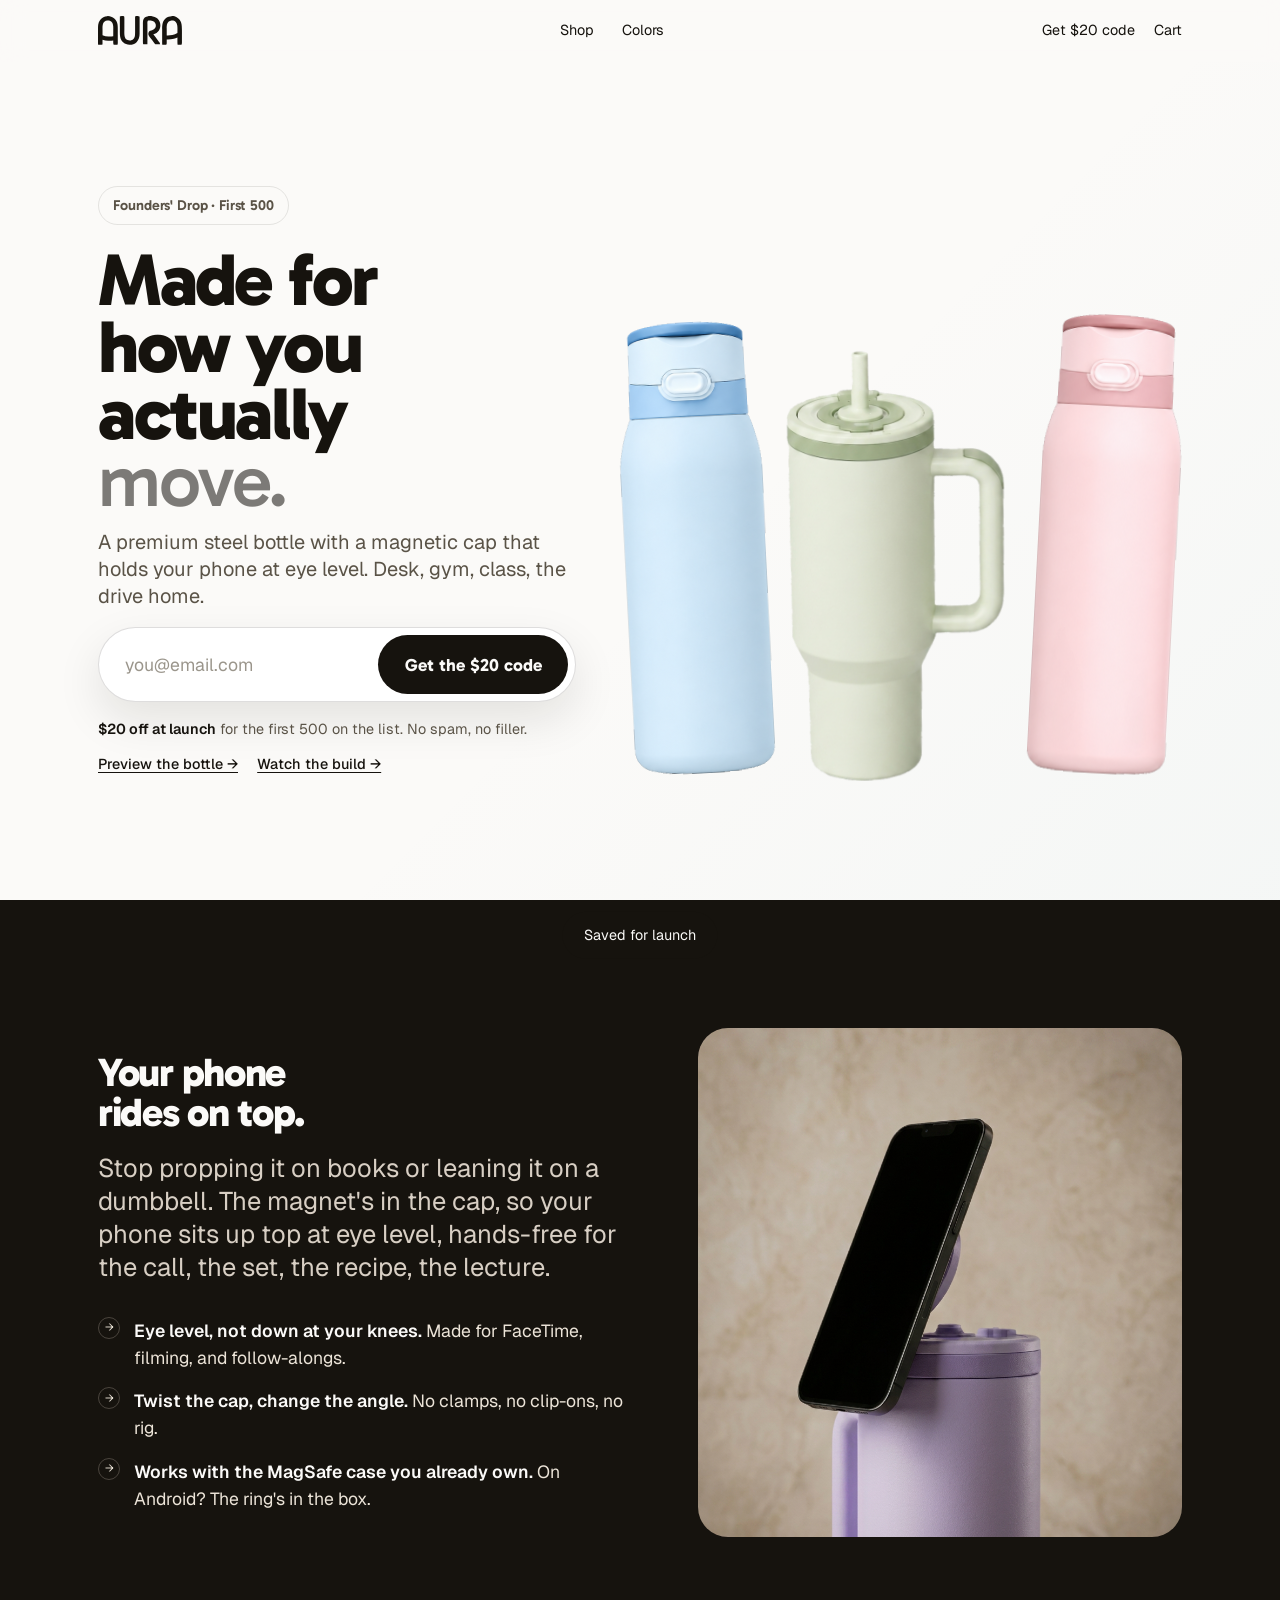
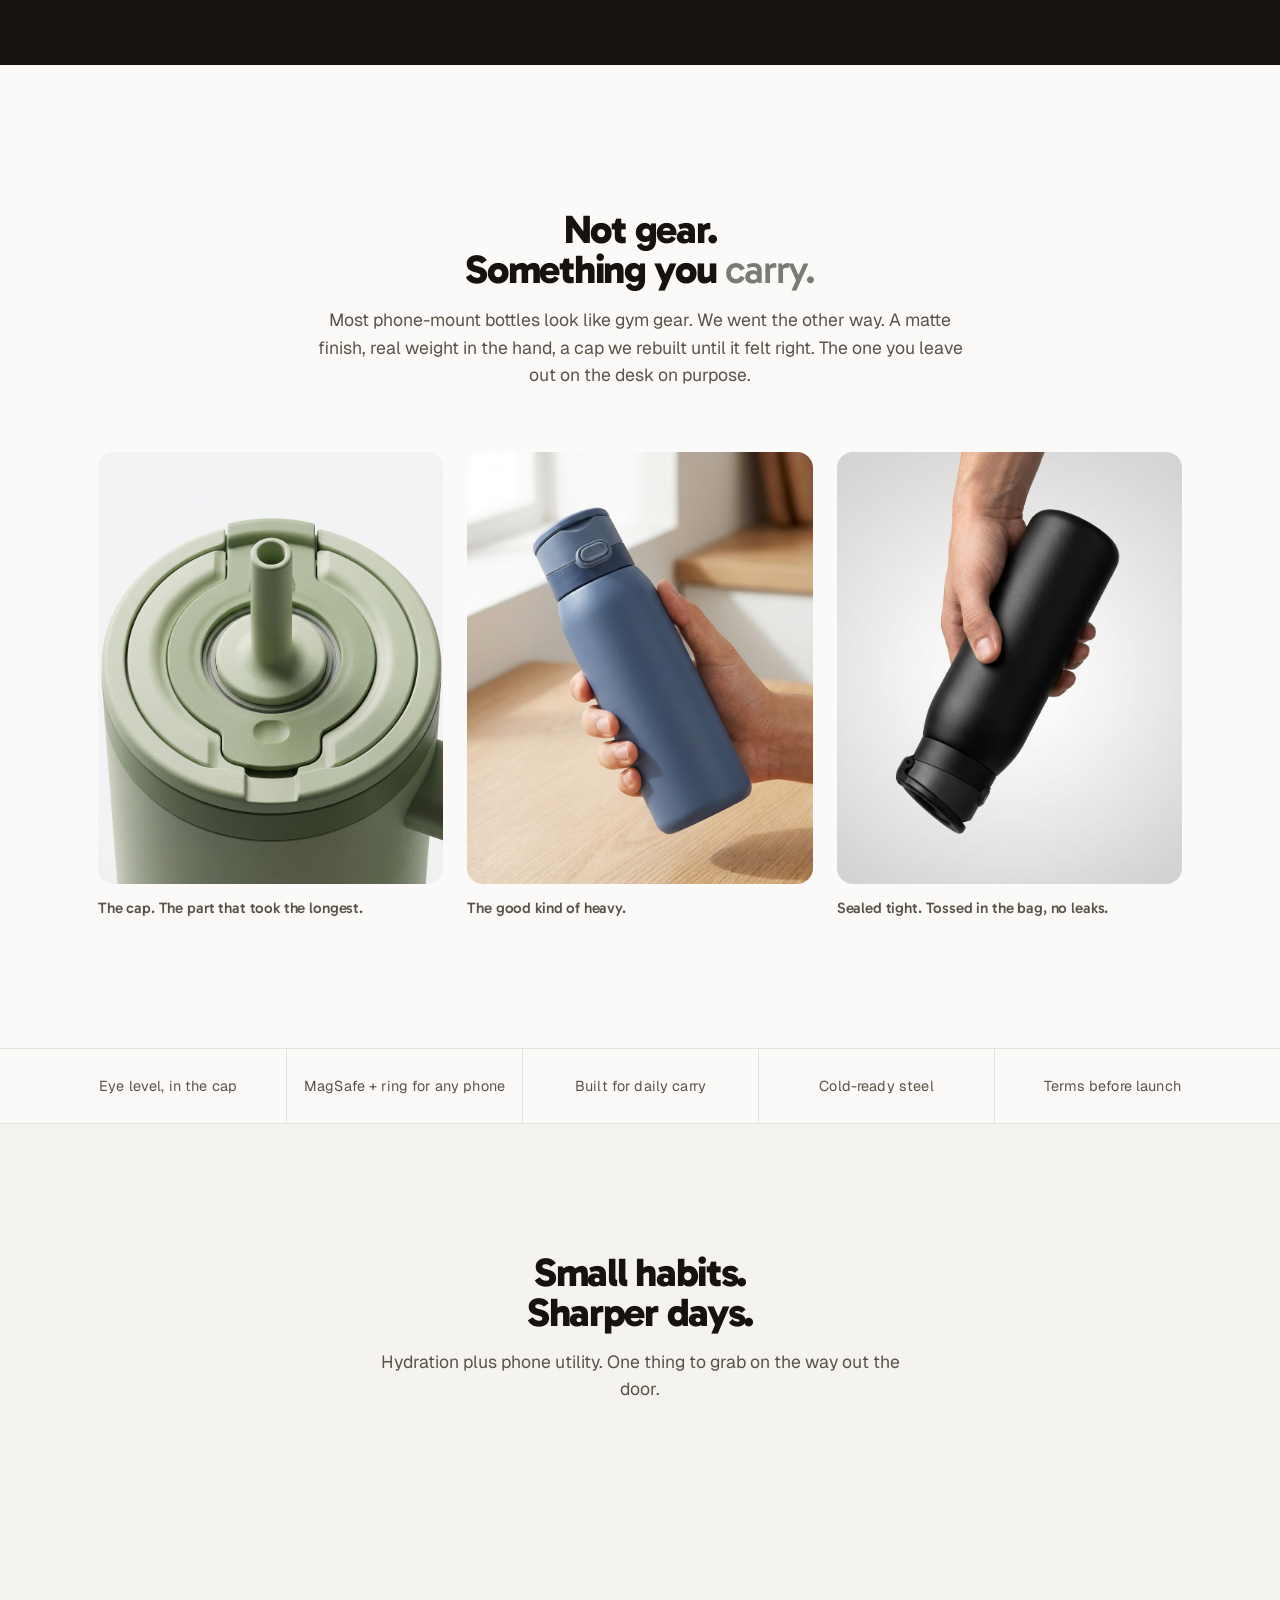
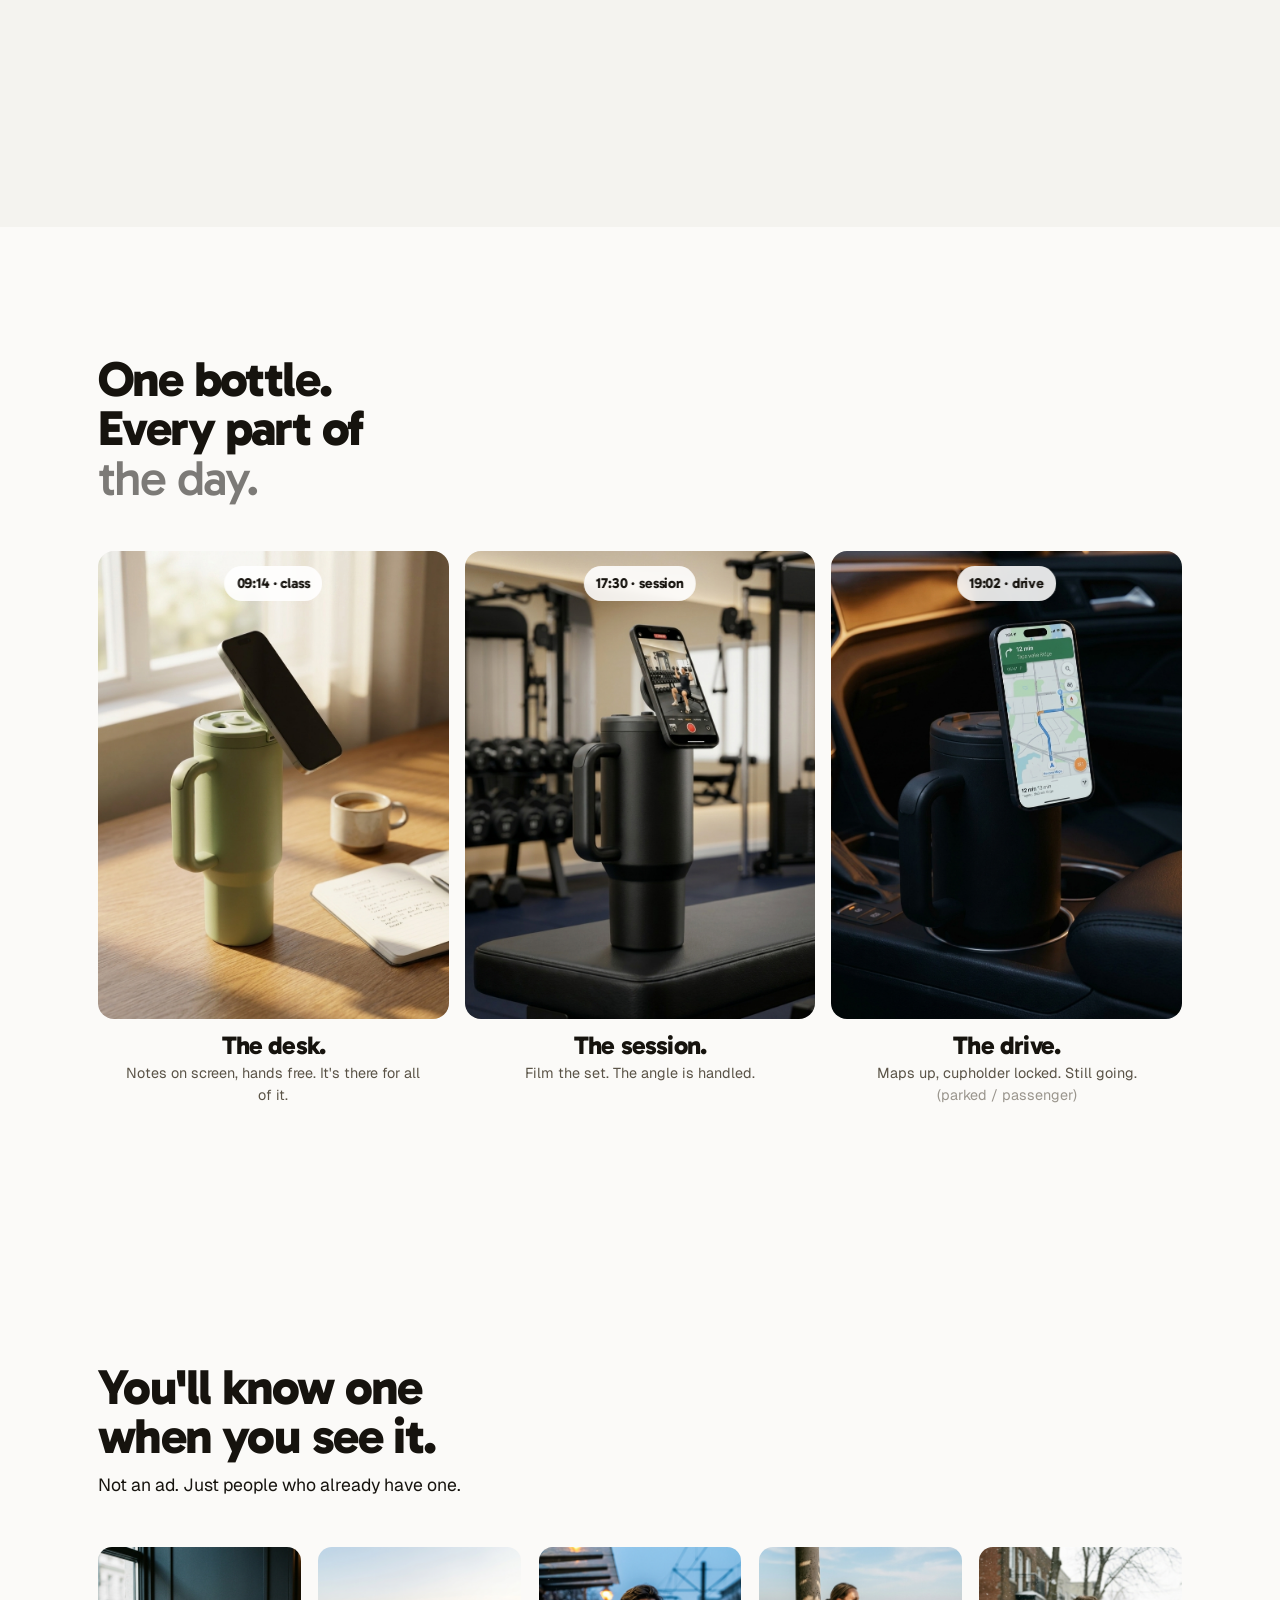
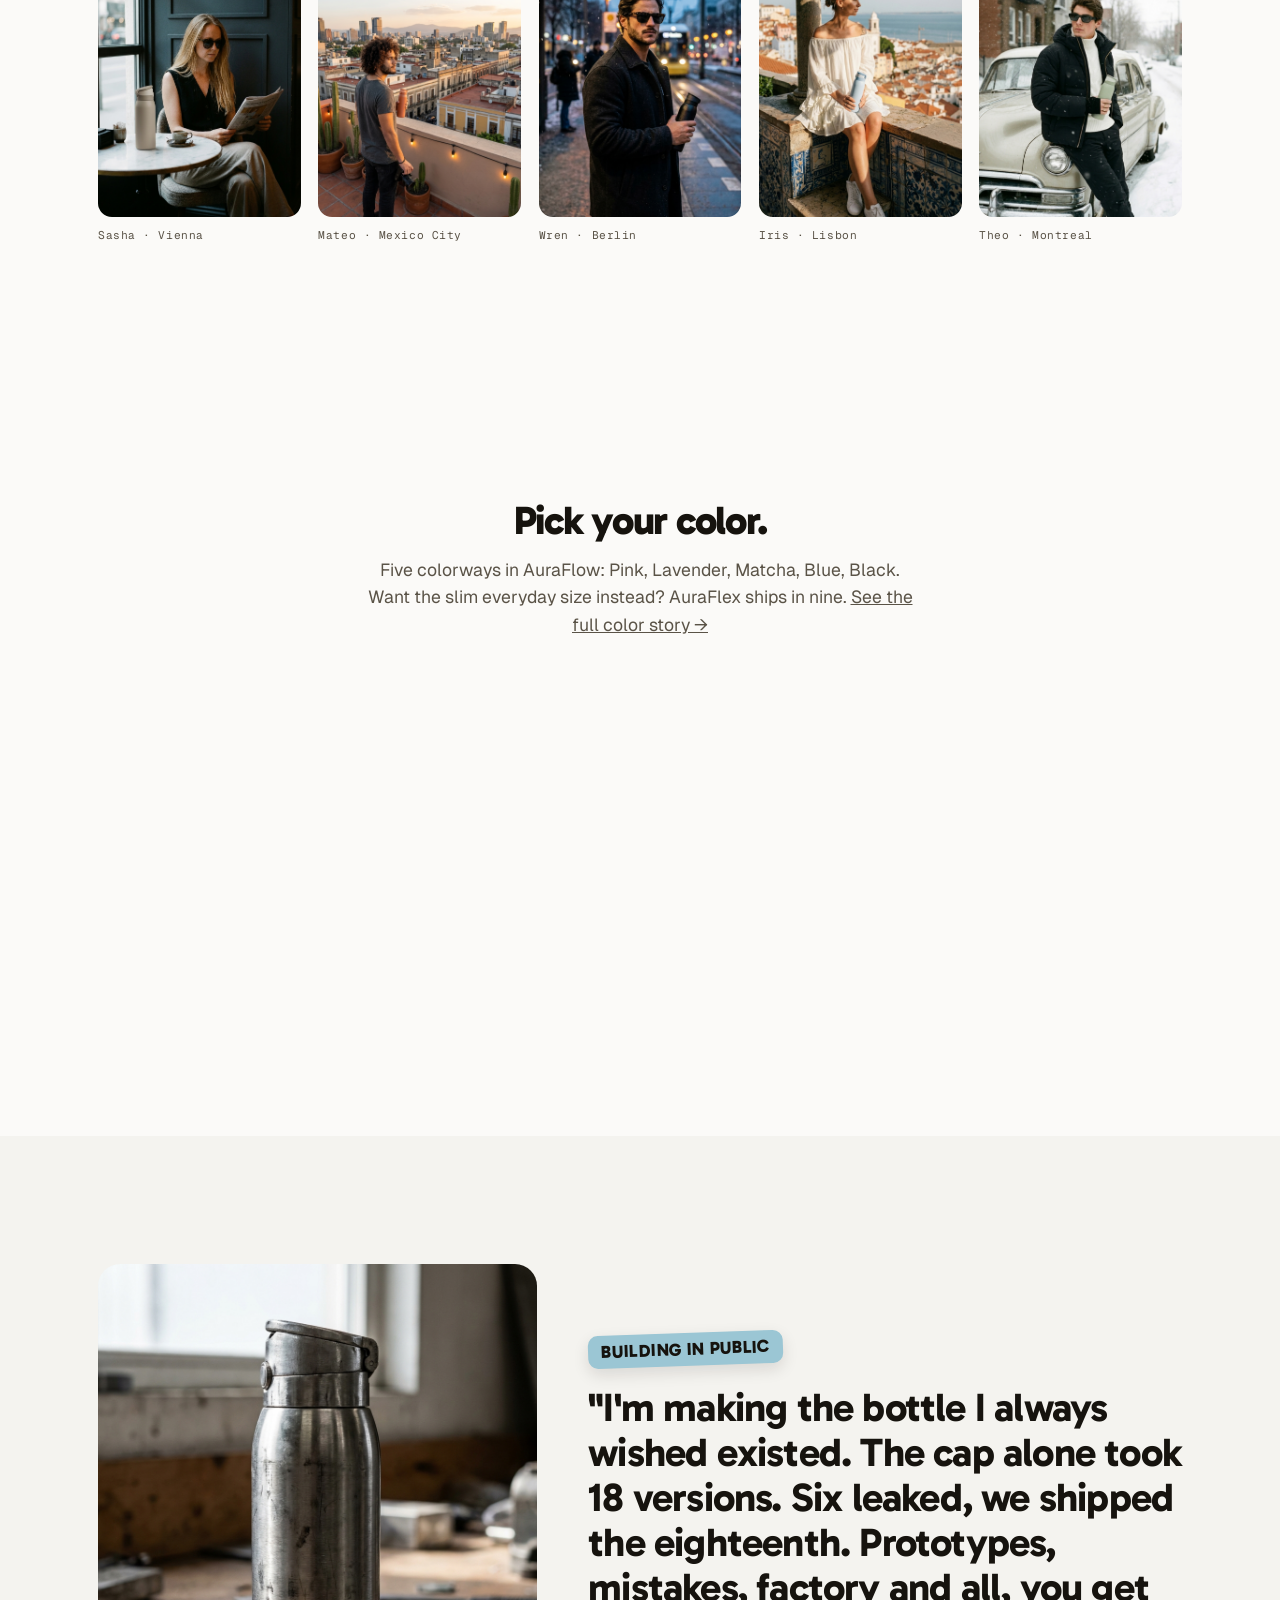
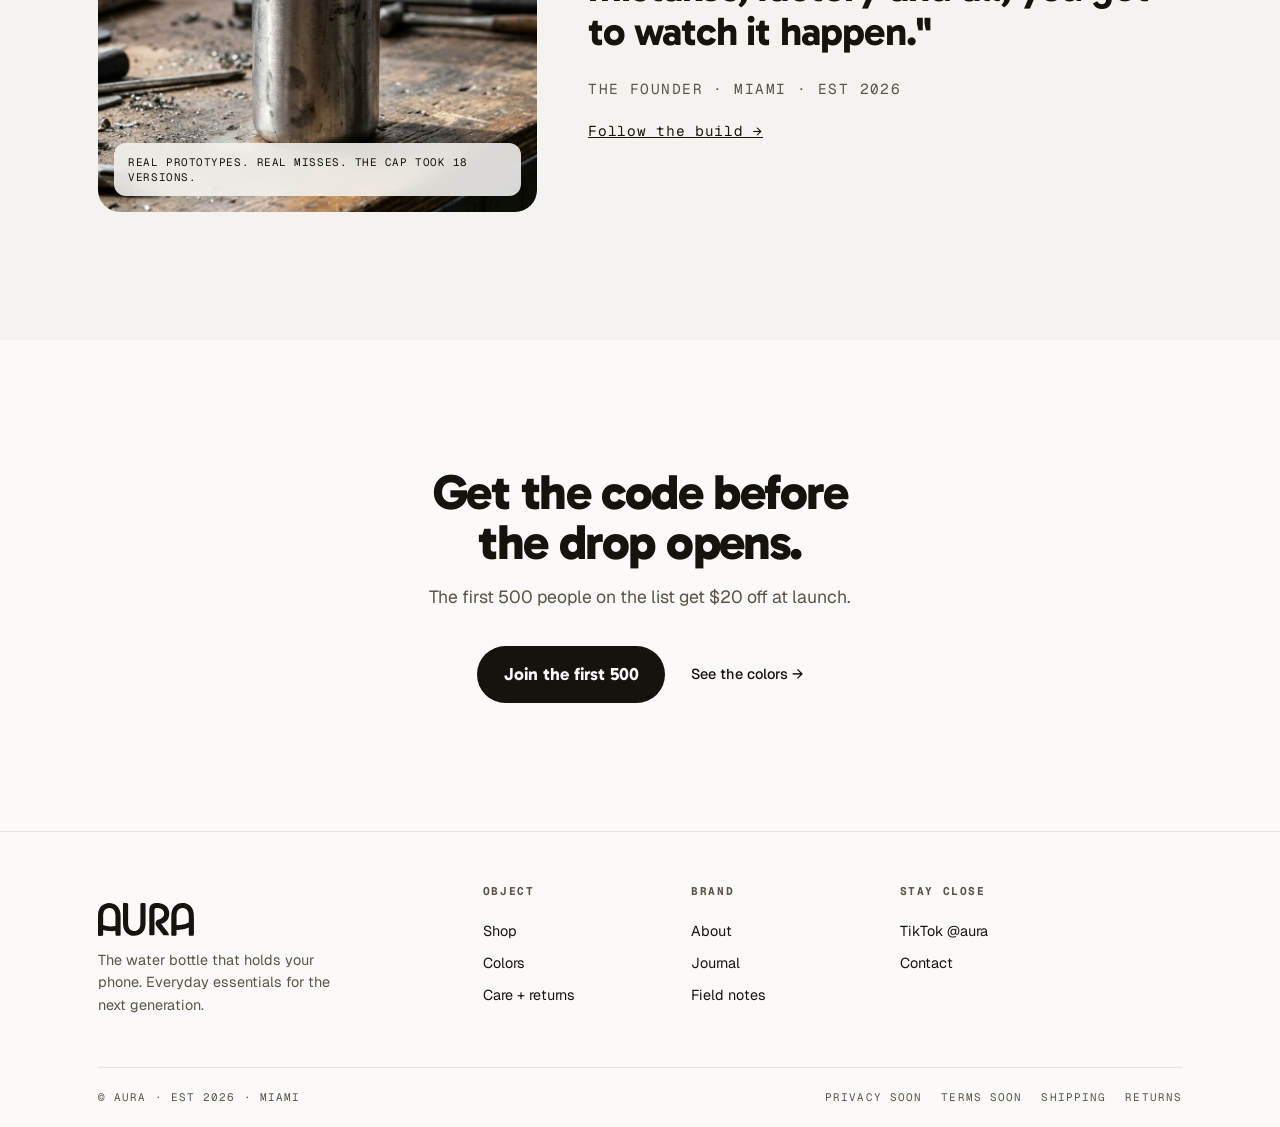
==== index.html @ 11d104e8 "feat: design and layout refinements from local workspace" ====
<!doctype html>
<html lang="en">
<head>
  <meta charset="utf-8" />
  <meta name="viewport" content="width=device-width, initial-scale=1, viewport-fit=cover" />
  <title>Aura · Made for how you actually move.</title>
  <meta name="description" content="The water bottle that holds your phone. MagSafe built into the cap, at eye level. Everyday essentials for the next generation. Miami, EST 2026." />
  <link rel="preconnect" href="https://fonts.googleapis.com" />
  <link rel="preconnect" href="https://fonts.gstatic.com" crossorigin />
  <link href="https://fonts.googleapis.com/css2?family=Gabarito:wght@400;500;600;700;800;900&family=Geist:wght@300;400;500;600&family=Geist+Mono:wght@400;500&display=swap" rel="stylesheet" />
  <link rel="stylesheet" href="assets/aura.css" />
</head>
<body>

<!-- ===== NAV ===== -->
<nav class="nav" id="nav">
  <div class="wrap nav-inner">
    <button class="nav-toggle" aria-label="Open menu"><svg viewBox="0 0 24 24" fill="none" stroke="currentColor" stroke-width="1.4"><path d="M3 6h18M3 12h18M3 18h18" stroke-linecap="round"/></svg></button>
    <a href="index.html" class="logo">Aura</a>
    <div class="nav-links">
      <a href="shop.html">Shop</a>
      <a href="colors.html">Colors</a>
    </div>
    <div class="nav-utils">
      <a href="index.html#waitlist">Get $20 code</a>
      <a href="cart.html" aria-label="Cart">Cart <span class="cart-count" data-cart-count style="display:none">0</span></a>
    </div>
  </div>
</nav>
<div class="mobile-nav" id="mobileNav">
  <div class="mobile-nav-top"><a href="index.html" class="logo">Aura</a><button class="mobile-nav-close nav-toggle" aria-label="Close menu"><svg viewBox="0 0 24 24" fill="none" stroke="currentColor" stroke-width="1.4"><path d="M6 6l12 12M18 6L6 18" stroke-linecap="round"/></svg></button></div>
  <div class="mobile-nav-links"><a href="shop.html">Shop</a><a href="colors.html">Colors</a><a href="cart.html">Cart</a></div>
  <div class="mobile-nav-foot"><a href="index.html#waitlist">Get $20 code</a><a href="https://www.tiktok.com/@aura">TikTok @aura</a><a href="about.html">Contact</a></div>
</div>

<!-- ===== HERO ===== -->
<header class="hero hero-drop">
  <div class="wrap hero-shell">
    <div class="hero-copy">
      <div class="drop-pill">Founders' Drop · First 500</div>
      <h1>Made for how you actually <em>move.</em></h1>
      <p class="lede">A premium steel bottle with a magnetic cap that holds your phone at eye level. Desk, gym, class, the drive home.</p>

      <div class="waitlist" id="waitlist">
        <form data-news-form method="post" action="/contact#contact_form">
          <input type="hidden" name="form_type" value="customer" />
          <input type="hidden" name="contact[tags]" value="waitlist, founders-drop, first-500" />
          <label class="sr-only" for="hero-email">Email address</label>
          <input id="hero-email" name="contact[email]" type="email" placeholder="you@email.com" autocomplete="email" required />
          <button class="btn" type="submit">Get the $20 code</button>
        </form>
        <div class="form-success" role="status">
          You're in. We'll send the $20 founders' code when the first drop opens.
        </div>
        <p class="offer"><strong>$20 off at launch</strong> for the first 500 on the list. No spam, no filler.</p>
      </div>

      <div class="hero-links">
        <a href="shop.html" class="text-link">Preview the bottle →</a>
        <a href="about.html" class="text-link">Watch the build →</a>
      </div>
    </div>

    <div class="hero-art" aria-label="AuraFlex and AuraFlow bottle preview" data-hero-bottle-scene>
      <div class="hero-product-scene">
        <img class="hero-bottle hero-bottle-flex hero-bottle-flex-blue" src="assets/img/hero/auraflex-blue-hero.png" alt="Blue AuraFlex slim bottle" data-depth="0.7" />
        <img class="hero-bottle hero-bottle-flow hero-bottle-flow-matcha" src="assets/img/hero/auraflow-matcha-hero.png" alt="Matcha AuraFlow bottle with handle" data-depth="0.9" />
        <img class="hero-bottle hero-bottle-flex hero-bottle-flex-pink" src="assets/img/hero/auraflex-pink-hero.png" alt="Pink AuraFlex slim bottle" data-depth="0.55" />
      </div>
    </div>
  </div>
</header>

<!-- ===== MAGSAFE ===== -->
<section class="mag">
  <div class="wrap mag-grid">
    <div>
      <h2>Your phone<br>rides on top.</h2>
      <p class="lede">Stop propping it on books or leaning it on a dumbbell. The magnet's in the cap, so your phone sits up top at eye level, hands-free for the call, the set, the recipe, the lecture.</p>
      <ul>
        <li><span class="m">→</span><span><strong>Eye level, not down at your knees.</strong> Made for FaceTime, filming, and follow-alongs.</span></li>
        <li><span class="m">→</span><span><strong>Twist the cap, change the angle.</strong> No clamps, no clip-ons, no rig.</span></li>
        <li><span class="m">→</span><span><strong>Works with the MagSafe case you already own.</strong> On Android? The ring's in the box.</span></li>
      </ul>
    </div>
    <img class="mag-photo reveal" src="assets/img/main-home.png" alt="An iPhone snapped to the magnetic cap of an Aura bottle, at eye level" />
  </div>
</section>

<!-- ===== THE OBJECT ===== -->
<section class="object">
  <div class="wrap">
    <h2>Not gear.<br>Something you <em>carry.</em></h2>
    <p class="obj-body">Most phone-mount bottles look like gym gear. We went the other way. A matte finish, real weight in the hand, a cap we rebuilt until it felt right. The one you leave out on the desk on purpose.</p>
    <div class="object-row">
      <figure class="reveal"><img src="assets/img/cap.png" alt="The Aura cap detail"><figcaption>The cap. The part that took the longest.</figcaption></figure>
      <figure class="reveal"><img src="assets/img/weight.png" alt="The Aura bottle weighed in the hand"><figcaption>The good kind of heavy.</figcaption></figure>
      <figure class="reveal"><img src="assets/img/anti-leak.png" alt="The Aura seal detail, leakproof"><figcaption>Sealed tight. Tossed in the bag, no leaks.</figcaption></figure>
    </div>
  </div>
</section>

<!-- ===== PROOF BAR ===== -->
<!-- VERIFY before launch: cold-retention hours, leakproof rating, lifetime warranty terms -->
<section class="proofbar">
  <ul class="wrap" style="padding-inline:0">
    <li><span class="ic">⌁</span>Eye level, in the cap</li>
    <li><span class="ic">⌖</span>MagSafe + ring for any phone</li>
    <li><span class="ic">◴</span>Built for daily carry</li>
    <li><span class="ic">❄</span>Cold-ready steel</li>
    <li><span class="ic">∞</span>Terms before launch</li>
  </ul>
</section>

<!-- ===== WHY ===== -->
<section class="why">
  <div class="wrap">
    <h2>Small habits.<br>Sharper days.</h2>
    <p class="lede">Hydration plus phone utility. One thing to grab on the way out the door.</p>
    <div class="cards">
      <div class="card reveal"><div class="num">01</div><h3>Built for how you move</h3><p>Class, gym, commute, content, couch. One bottle that keeps up, not one for every mood.</p></div>
      <div class="card reveal"><div class="num">02</div><h3>Hydration without the chore</h3><p>If you forget to drink water, you're not lazy. You're just carrying the wrong bottle.</p></div>
      <div class="card reveal"><div class="num">03</div><h3>Something worth showing</h3><p>Made to sit on the desk, in the gym bag, in the video. Quietly premium. Loudly yours.</p></div>
    </div>
  </div>
</section>

<!-- ===== FLOW / LIFESTYLE ===== -->
<section class="flow">
  <div class="wrap">
    <h2>One bottle.<br>Every part of <em>the day.</em></h2>
    <div class="flow-grid">
      <div class="flow-card reveal"><div class="scene"><span class="tape tag">09:14 · class</span><img class="ph-img" src="assets/img/desk.png" alt="Aura holding a phone on a desk in morning light, coffee and notebook"></div><h3>The desk.</h3><p>Notes on screen, hands free. It's there for all of it.</p></div>
      <div class="flow-card reveal"><div class="scene"><span class="tape tag">17:30 · session</span><img class="ph-img" src="assets/img/gym.png" alt="Aura on a gym bench filming a set"></div><h3>The session.</h3><p>Film the set. The angle is handled.</p></div>
      <div class="flow-card reveal"><div class="scene"><span class="tape tag">19:02 · drive</span><img class="ph-img" src="assets/img/car.png" alt="Aura in a car cupholder showing maps"></div><h3>The drive.</h3><p>Maps up, cupholder locked. Still going. <span style="opacity:.6">(parked / passenger)</span></p></div>
    </div>
  </div>
</section>

<!-- ===== COMMUNITY ===== -->
<section class="people-strip">
  <div class="wrap">
    <h2>You'll know one<br>when you see it.</h2>
    <p class="lede" style="margin-top:0.6rem">Not an ad. Just people who already have one.</p>
    <div class="people-row">
      <figure class="reveal"><img src="assets/img/p-vienna.png" alt="Sasha in Vienna with an Aura bottle"><figcaption>Sasha · Vienna</figcaption></figure>
      <figure class="reveal"><img src="assets/img/p-mexico.png" alt="Mateo in Mexico City with an Aura bottle"><figcaption>Mateo · Mexico City</figcaption></figure>
      <figure class="reveal"><img src="assets/img/p-berlin.png" alt="Wren in Berlin with an Aura bottle"><figcaption>Wren · Berlin</figcaption></figure>
      <figure class="reveal"><img src="assets/img/p-lisboa.png" alt="Iris in Lisbon with an Aura bottle"><figcaption>Iris · Lisbon</figcaption></figure>
      <figure class="reveal"><img src="assets/img/p-montreal.png" alt="Theo in Montreal with an Aura bottle"><figcaption>Theo · Montreal</figcaption></figure>
    </div>
  </div>
</section>

<!-- ===== COLOR STORY ===== -->
<section class="colors" id="colors">
  <div class="wrap">
    <h2>Pick your color.</h2>
    <p class="lede">Five colorways in AuraFlow: Pink, Lavender, Matcha, Blue, Black. Want the slim everyday size instead? AuraFlex ships in nine. <a href="colors.html" style="text-decoration:underline">See the full color story →</a></p>
    <div class="color-grid">
      <div class="cw reveal"><div class="chip"><img src="assets/img/products/auraflow-pink.png" alt="AuraFlow in Pink"></div><div class="name">Pink</div></div>
      <div class="cw reveal"><div class="chip"><img src="assets/img/products/auraflow-lavender.png" alt="AuraFlow in Lavender"></div><div class="name">Lavender</div></div>
      <div class="cw reveal"><div class="chip"><img src="assets/img/products/auraflow-matcha.png" alt="AuraFlow in Matcha"></div><div class="name">Matcha</div></div>
      <div class="cw reveal"><div class="chip"><img src="assets/img/products/auraflow-blue.png" alt="AuraFlow in Blue"></div><div class="name">Blue</div></div>
      <div class="cw reveal"><div class="chip"><img src="assets/img/products/auraflow-black.png" alt="AuraFlow in Black"></div><div class="name">Black</div></div>
    </div>
  </div>
</section>

<!-- ===== FOUNDER ===== -->
<section class="founder" id="founder">
  <div class="wrap founder-grid">
    <figure class="founder-photo build-photo">
      <img src="assets/img/prototype.png" alt="An early Aura prototype from the build process" />
      <figcaption>Real prototypes. Real misses. The cap took 18 versions.</figcaption>
    </figure>
    <div class="founder-copy">
      <span class="sticker" style="background:#9BC6D4">building in public</span>
      <blockquote>"I'm making the bottle I always wished existed. The cap alone took 18 versions. Six leaked, we shipped the eighteenth. Prototypes, mistakes, factory and all, you get to watch it happen."</blockquote>
      <div class="sig">THE FOUNDER · MIAMI · EST 2026</div>
      <a class="founder-link" href="about.html">Follow the build →</a>
    </div>
  </div>
</section>

<!-- ===== FINAL CTA ===== -->
<section class="final">
  <div class="wrap">
    <h2>Get the code before the drop opens.</h2>
    <p>The first 500 people on the list get $20 off at launch.</p>
    <div class="cta-row">
      <a href="#waitlist" class="btn">Join the first 500</a>
      <a href="colors.html" class="text-link">See the colors →</a>
    </div>
  </div>
</section>

<!-- ===== FOOTER ===== -->
<footer>
  <div class="wrap">
    <div class="foot-grid">
      <div>
        <a href="index.html" class="logo">Aura</a>
        <p class="note">The water bottle that holds your phone. Everyday essentials for the next generation.</p>
      </div>
      <div class="foot-col"><h4>Object</h4><a href="shop.html">Shop</a><a href="colors.html">Colors</a><a href="shop.html#care">Care + returns</a></div>
      <div class="foot-col"><h4>Brand</h4><a href="about.html">About</a><a href="journal.html">Journal</a><a href="index.html#founder">Field notes</a></div>
      <div class="foot-col"><h4>Stay close</h4><a href="https://www.tiktok.com/@aura">TikTok @aura</a><a href="about.html">Contact</a></div>
    </div>
    <div class="foot-bottom"><span>© Aura · EST 2026 · Miami</span><span class="links"><span>Privacy soon</span><span>Terms soon</span><a href="shop.html#care">Shipping</a><a href="shop.html#care">Returns</a></span></div>
  </div>
</footer>

<div class="toast" id="toast">Saved for launch</div>
<script src="assets/aura.js"></script>
</body>
</html>
---- assets/aura.css ----
/* ============================================================
   AURA — Full site stylesheet (on-brand rebuild)
   Gen-Z, founder-led, drop-driven hydration · MagSafe in the cap
   Miami · EST 2026 · "Everyday essentials for the next generation."
   Design system ported from the approved redesign-v2 and extended
   across Home / Shop / Colors / Journal / About / Cart.
   Base: warm-neutral premium canvas · Accents: streetwear (tape,
   stickers, mono serial tags). Clean canvas, loud product.
   ============================================================ */

:root {
  /* canvas — near-white, the faintest warmth (Apple-calm) */
  --cream:     #FBFAF8;  /* page background — almost white */
  --cream-2:   #F4F3EF;  /* alternating sections, cards-on-tint */
  --paper:     #FFFFFF;  /* crisp white cards */
  --ink:       #16130E;
  --ink-soft:  #5A5347;
  --ink-mute:  #8A847A;
  --line:      rgba(22,19,14,0.10);

  /* the 8 colorways (brand book) */
  --sky:    #8FC2CF;
  --coral:  #DD8170; /* Confirm coral vs clay before print; brand book also includes terracotta/clay. */
  --lavender:#C6B4D6;
  --sage:   #7A8B6F;
  --cw-cream:#E8DDC7;
  --navy:   #1F2A3A;
  --forest: #2E3A34;
  --clay:   #C4877E;

  --display: "Gabarito", system-ui, sans-serif;
  --body: "Geist", system-ui, sans-serif;
  --mono: "Geist Mono", ui-monospace, monospace;

  --s--1: clamp(0.8rem, 0.76rem + 0.2vw, 0.9rem);
  --s-0:  clamp(1rem, 0.96rem + 0.2vw, 1.1rem);
  --s-1:  clamp(1.25rem, 1.05rem + 1vw, 1.6rem);
  --s-2:  clamp(1.7rem, 1.25rem + 1.9vw, 2.5rem);
  --s-3:  clamp(2rem, 1.45rem + 2.3vw, 3.1rem);
  --s-4:  clamp(2.3rem, 1.6rem + 3vw, 3.8rem);

  --max: 1180px;
  --gut: clamp(1.25rem, 0.6rem + 3vw, 3.5rem);
  --ease: cubic-bezier(0.16, 1, 0.3, 1);
}

* { box-sizing: border-box; margin: 0; padding: 0; }
html { scroll-behavior: smooth; -webkit-font-smoothing: antialiased; }
body { font-family: var(--body); background: var(--cream); color: var(--ink); font-size: var(--s-0); line-height: 1.55; overflow-x: hidden; }
a { color: inherit; text-decoration: none; }
img { max-width: 100%; }
h1,h2,h3 { font-family: var(--display); font-weight: 800; line-height: 1.0; letter-spacing: -0.02em; }
em { font-style: normal; font-weight: 500; opacity: 0.55; }

.wrap { max-width: var(--max); margin-inline: auto; padding-inline: var(--gut); }
.wrap-narrow { max-width: 760px; }
.eyebrow { font-family: var(--mono); font-size: var(--s--1); letter-spacing: 0.16em; text-transform: uppercase; color: var(--ink-soft); }

/* logo (rounded AURA wordmark via mask) */
.logo {
  display: inline-block;
  width: 84px; height: 29px;
  color: var(--ink);
  font-size: 0;
  background-color: currentColor;
  -webkit-mask: url("img/wordmark.svg") no-repeat center / contain;
  mask: url("img/wordmark.svg") no-repeat center / contain;
}

/* buttons — pill, friendly/rounded */
.btn { display: inline-flex; align-items: center; gap: 0.6em; font-family: var(--display); font-weight: 700; font-size: var(--s-0); padding: 0.85em 1.5em; border: none; cursor: pointer; background: var(--ink); color: var(--cream); border-radius: 999px; transition: transform 0.4s var(--ease), background 0.3s; }
.btn:hover { transform: translateY(-2px); background: #2c271f; }
.btn .arr { width: 0.8em; height: 0.8em; transition: transform 0.4s var(--ease); }
.btn:hover .arr { transform: translateX(4px); }
.btn-block { width: 100%; justify-content: center; padding-block: 1.05em; }
.btn-ghost { background: transparent; color: var(--ink); border: 1.5px solid var(--ink); }
.btn-ghost:hover { background: var(--ink); color: var(--cream); }
.text-link { font-family: var(--body); font-weight: 500; font-size: var(--s--1); letter-spacing: 0; text-decoration: underline; text-underline-offset: 3px; color: var(--ink); display: inline-flex; align-items: center; gap: 0.5em; }
.text-link .arr { width: 0.85em; height: 0.85em; transition: transform 0.3s var(--ease); }
.text-link:hover .arr { transform: translateX(3px); }

/* clean mono label (Apple-style eyebrow) — replaces the old rotated "tape" */
.tape { display: inline-block; font-family: var(--mono); font-size: 0.7rem; font-weight: 500; letter-spacing: 0.18em; text-transform: uppercase; color: var(--ink-mute); }
/* over-photo chips keep a subtle pill so they stay legible */
.tape.tag, .tape.corner-tag { color: var(--ink); background: rgba(255,255,255,0.88); padding: 0.4em 0.8em; border-radius: 999px; -webkit-backdrop-filter: blur(6px); backdrop-filter: blur(6px); }
/* sticker — kept for rare brand warmth, softened to read premium */
.sticker { display: inline-block; font-family: var(--display); font-weight: 800; text-transform: uppercase; letter-spacing: 0.02em; line-height: 0.9; padding: 0.5em 0.75em; border-radius: 10px; background: var(--lavender); color: var(--ink); box-shadow: 0 6px 16px rgba(22,19,14,0.12); transform: rotate(-2deg); }

/* ===== NAV ===== */
.nav { position: sticky; top: 0; z-index: 50; background: color-mix(in srgb, var(--cream) 84%, transparent); backdrop-filter: blur(12px); border-bottom: 1px solid transparent; transition: border-color 0.4s; }
.nav.scrolled { border-color: var(--line); }
.nav-inner { display: flex; align-items: center; justify-content: space-between; padding-block: 1rem; gap: 1rem; }
.nav-links { display: flex; gap: 1.8rem; }
.nav-links a { font-size: var(--s--1); position: relative; }
.nav-links a::after { content:''; position:absolute; left:0; bottom:-4px; width:0; height:1.5px; background: var(--ink); transition: width 0.35s var(--ease); }
.nav-links a:hover::after, .nav-links a[aria-current="page"]::after { width: 100%; }
.nav-utils { display: flex; gap: 1.2rem; font-size: var(--s--1); align-items: center; }
.nav-utils a { display: inline-flex; align-items: center; gap: 0.4em; }
.nav-utils svg { width: 16px; height: 16px; display: block; }
.cart-count { font-family: var(--mono); font-variant-numeric: tabular-nums; font-size: 11px; min-width: 18px; height: 18px; padding: 0 5px; border-radius: 9px; background: var(--ink); color: var(--cream); display: inline-flex; align-items: center; justify-content: center; }
.cart-count.pop { animation: pop 0.42s var(--ease); }
@keyframes pop { 0%{transform:scale(1)} 40%{transform:scale(1.35)} 100%{transform:scale(1)} }

/* mobile nav */
.nav-toggle { display: none; background: none; border: none; cursor: pointer; color: var(--ink); }
.nav-toggle svg { width: 24px; height: 24px; }
.mobile-nav { position: fixed; inset: 0; z-index: 100; background: var(--cream); display: none; flex-direction: column; padding: 1.5rem var(--gut); }
.mobile-nav.open { display: flex; }
.mobile-nav-top { display: flex; justify-content: space-between; align-items: center; }
.mobile-nav-links { margin-top: 11vh; display: flex; flex-direction: column; gap: 0.2rem; }
.mobile-nav-links a { font-family: var(--display); font-weight: 800; font-size: 2.6rem; letter-spacing: -0.02em; padding: 0.3rem 0; }
.mobile-nav-foot { margin-top: auto; font-family: var(--mono); font-size: 0.75rem; letter-spacing: 0.1em; text-transform: uppercase; color: var(--ink-soft); display: flex; gap: 1.4rem; flex-wrap: wrap; }
@media (max-width: 760px){
  .nav-links { display: none; }
  .nav-utils .util-search { display: none; }
  .nav-toggle { display: block; }
}

/* ===== THE TUMBLER (CSS/SVG, color-driven) ===== */
.tumbler { position: relative; display: inline-block; --body: var(--sage); --lid: #6E8A5E; --shadow: #82A06F; filter: drop-shadow(0 22px 30px rgba(22,19,14,0.18)); }
.tumbler svg { display: block; width: 100%; height: 100%; }

/* ===== HERO ===== */
.hero { position: relative; padding-bottom: clamp(3rem,6vw,6rem); text-align: center; overflow: hidden; }
.arc { position: relative; height: clamp(220px, 34vw, 380px); margin-bottom: -1rem; pointer-events: none; }
.arc svg.arc-line { position: absolute; inset: 0; width: 100%; height: 100%; }
.arc .tumbler { position: absolute; bottom: 0; left: 50%; width: clamp(58px,7vw,92px); transform-origin: 50% 340px; }
.drop-pill { display: inline-flex; align-items: center; gap: 0.5em; font-family: var(--display); font-weight: 600; font-size: var(--s--1); letter-spacing: -0.01em; color: var(--ink-soft); border: 1px solid var(--line); border-radius: 999px; padding: 0.5em 1em; margin-bottom: 1.4rem; text-transform: none; }
.drop-pill .dot { display: none; }
@keyframes pulse { 0%,100%{opacity:1} 50%{opacity:.35} }
.hero { padding-top: clamp(2.5rem, 5vw, 4.5rem); }
.hero h1 { font-size: var(--s-4); font-weight: 800; }
.hero .lede { font-size: var(--s-0); color: var(--ink-soft); max-width: 42ch; margin: 1.2rem auto 0; line-height: 1.4; }
.hero-product { display: block; width: auto; max-width: min(620px, 90%); max-height: 56vh; height: auto; margin: clamp(2rem, 5vw, 3.5rem) auto 0; }
.waitlist { max-width: 480px; margin: 2.2rem auto 0; }
.waitlist form { display: flex; gap: 6px; background: var(--paper); border: 1px solid var(--line); border-radius: 999px; padding: 6px; box-shadow: 0 12px 30px rgba(22,19,14,0.07); }
.waitlist input { flex: 1; border: 0; background: transparent; padding: 0.85em 1.1em; font: inherit; color: var(--ink); outline: none; }
.waitlist input::placeholder { color: #9a958b; }
.waitlist button { border:0; border-radius: 999px; }
.offer { font-size: var(--s--1); color: var(--ink-soft); margin-top: 1rem; }
.offer strong { color: var(--ink); font-weight: 600; }
.cta-row { display: flex; align-items: center; justify-content: center; gap: 1.6rem; flex-wrap: wrap; margin-top: 2.2rem; }
.cta-row .text-link { text-decoration: none; }

/* generic page header (interior pages) */
.page-head { padding-block: clamp(3rem, 6vw, 5.5rem) clamp(1.5rem,3vw,2.5rem); }
.page-head h1 { font-size: var(--s-3); margin-top: 0.8rem; }
.page-head .lede { font-size: var(--s-1); color: var(--ink-soft); max-width: 48ch; margin-top: 1.2rem; line-height: 1.35; }

/* ===== MAGSAFE (dark) ===== */
.mag { background: var(--ink); color: var(--cream); padding-block: clamp(4.5rem,8vw,8rem); position: relative; overflow: hidden; }
.mag-grid { display: grid; grid-template-columns: 1.05fr 0.95fr; gap: clamp(2rem,5vw,5rem); align-items: center; }
.mag .label { font-family: var(--mono); font-size: var(--s--1); letter-spacing: 0.16em; text-transform: uppercase; color: #c7bdb1; margin-bottom: 1rem; }
.mag h2 { font-size: var(--s-2); color: var(--cream); max-width: 13ch; }
.mag p.lede { font-size: var(--s-1); color: #d8cfc4; max-width: 42ch; margin-top: 1.2rem; line-height: 1.3; }
.mag ul { list-style: none; display: grid; gap: 1rem; margin-top: 2rem; }
.mag li { display: flex; gap: 0.9rem; align-items: flex-start; color: #ece4d8; }
.mag li .m { flex: none; width: 22px; height: 22px; border-radius: 999px; border: 1px solid #4a443d; display: grid; place-items: center; font-size: 0.7rem; }
.mag li strong { font-weight: 600; color: var(--cream); }
.mag-photo { width: 100%; aspect-ratio: 1/1.05; object-fit: cover; border-radius: 28px; display: block; }
@media (max-width: 860px){ .mag-grid { grid-template-columns: 1fr; } }

/* ===== COLOR STORY ===== */
.colors { padding-block: clamp(4rem,7vw,7rem); text-align: center; }
.colors h2 { font-size: var(--s-2); }
.colors .lede { color: var(--ink-soft); max-width: 48ch; margin: 1rem auto 0; }
.color-grid { display: grid; grid-template-columns: repeat(5, 1fr); gap: clamp(0.8rem,1.6vw,1.4rem); margin-top: clamp(2.5rem,5vw,4rem); }
.cw { position: relative; }
.cw .chip { aspect-ratio: 3/4; border-radius: 18px; display: grid; place-items: center; position: relative; overflow: hidden; background: var(--cream-2); }
.cw .chip img { width: 84%; height: 84%; object-fit: contain; }
.cw .name { font-family: var(--display); font-weight: 700; margin-top: 0.7rem; font-size: var(--s-0); }
.cw .meta { font-family: var(--body); font-weight: 500; font-size: 0.8rem; letter-spacing: 0; text-transform: none; color: var(--ink-mute); }
.cw.soon .chip { opacity: 0.55; }
.cw.soon .chip::after { content:'SOON'; position:absolute; font-family: var(--mono); font-size: 0.7rem; letter-spacing: 0.18em; background: var(--paper); color: var(--ink); padding: 0.3em 0.7em; border-radius: 999px; }
@media (max-width: 880px){ .color-grid { grid-template-columns: repeat(3,1fr); } }
@media (max-width: 520px){ .color-grid { grid-template-columns: repeat(2,1fr); } }

/* ===== WHY CARDS ===== */
.why { padding-block: clamp(4rem,7vw,7rem); background: var(--cream-2); }
.why h2 { font-size: var(--s-2); text-align: center; }
.why .lede { text-align: center; color: var(--ink-soft); max-width: 46ch; margin: 1rem auto clamp(2.5rem,5vw,4rem); }
.cards { display: grid; grid-template-columns: repeat(3,1fr); gap: 1.1rem; }
.card { background: var(--paper); border-radius: 18px; padding: 1.8rem; border: 1px solid var(--line); }
.card .num { font-family: var(--mono); font-size: 0.8rem; color: var(--ink-soft); letter-spacing: 0.1em; }
.card h3 { font-size: var(--s-1); margin: 1rem 0 0.5rem; }
.card p { color: var(--ink-soft); font-size: var(--s--1); }
@media (max-width: 760px){ .cards { grid-template-columns: 1fr; } }

/* ===== PROOF BAR ===== */
.proofbar { border-block: 1px solid var(--line); }
.proofbar ul { list-style: none; display: grid; grid-template-columns: repeat(5,1fr); }
.proofbar li { padding: 1.5rem 0.8rem; text-align: center; font-size: var(--s--1); border-left: 1px solid var(--line); }
.proofbar li:first-child { border-left: none; }
.proofbar li .ic { display: block; font-family: var(--display); font-weight: 900; font-size: 1.4rem; margin-bottom: 0.3rem; }
@media (max-width: 820px){ .proofbar ul { grid-template-columns: 1fr 1fr; } .proofbar li:nth-child(odd){ border-left:none; } }

/* ===== LIFESTYLE / FLOW ===== */
.flow { padding-block: clamp(4rem,7vw,7rem); }
.flow h2 { font-size: var(--s-3); max-width: 12ch; margin-bottom: clamp(2rem,4vw,3rem); }
.flow-grid { display: grid; grid-template-columns: repeat(3,1fr); gap: 1rem; }
.flow-card .scene { aspect-ratio: 3/4; border-radius: 16px; position: relative; overflow: hidden; }
.flow-card .scene .ph-img { position: absolute; inset: 0; width: 100%; height: 100%; object-fit: cover; }
.flow-card .scene .tag { position: absolute; top: 0.9rem; left: 50%; transform: translateX(-50%); z-index: 2; font-family: var(--display); font-weight: 700; font-size: 0.9rem; letter-spacing: -0.01em; text-transform: none; padding: 0.45em 0.85em; white-space: nowrap; }
.flow-card { text-align: center; }
.flow-card h3 { margin-inline: auto; }
.flow-card p { margin-inline: auto; max-width: 30ch; }
.flow-card h3 { font-size: var(--s-1); margin-top: 0.9rem; }
.flow-card p { color: var(--ink-soft); font-size: var(--s--1); margin-top: 0.2rem; }
@media (max-width: 820px){ .flow-grid { grid-template-columns: 1fr; } }

/* ===== COMMUNITY STRIP ===== */
.people-strip { padding-block: clamp(3.5rem, 6vw, 6rem); }
.people-strip h2 { font-size: var(--s-3); }
.people-row { display: grid; grid-template-columns: repeat(5, 1fr); gap: clamp(0.7rem, 1.5vw, 1.1rem); margin-top: clamp(2rem, 4vw, 3rem); }
.people-row figure { margin: 0; }
.people-row img { width: 100%; aspect-ratio: 3/4; object-fit: cover; border-radius: 14px; display: block; }
.people-row figcaption { font-family: var(--mono); font-size: 0.7rem; letter-spacing: 0.05em; color: var(--ink-soft); margin-top: 0.6rem; }
@media (max-width: 820px){ .people-row { grid-template-columns: repeat(2, 1fr); } }

/* ===== FOUNDER ===== */
.founder { padding-block: clamp(4rem,7vw,7rem); background: var(--cream-2); }
.founder-grid { display: grid; grid-template-columns: 0.85fr 1.15fr; gap: clamp(2rem,4vw,4rem); align-items: center; }
.founder-photo { aspect-ratio: 4/5; border-radius: 22px; overflow: hidden; background: var(--cream); display: grid; place-items: center; }
.founder-photo img { width: 100%; height: 100%; object-fit: cover; }
.founder-photo.placeholder { background: repeating-linear-gradient(135deg, var(--cream) 0 12px, var(--paper) 12px 24px); padding: 1.5rem; }
.founder-photo.placeholder span { font-family: var(--mono); font-size: var(--s--1); color: var(--ink-soft); text-align: center; letter-spacing: 0.04em; }
.founder blockquote { font-family: var(--display); font-weight: 700; font-size: var(--s-2); line-height: 1.12; max-width: none; letter-spacing: -0.02em; margin: 1.2rem 0 0; }
.founder .sig { font-family: var(--mono); font-size: var(--s--1); color: var(--ink-soft); margin-top: 1.5rem; letter-spacing: 0.1em; }
.founder-link { display: inline-block; margin-top: 1.2rem; font-family: var(--mono); font-size: var(--s--1); letter-spacing: 0.05em; text-decoration: underline; }
@media (max-width: 760px) { .founder-grid { grid-template-columns: 1fr; text-align: center; } .founder blockquote { margin-inline: auto; max-width: 22ch; } }

/* ===== FINAL CTA ===== */
.final { padding-block: clamp(4.5rem,8vw,8rem); text-align: center; }
.final h2 { font-size: var(--s-3); max-width: 16ch; margin: 0 auto 1rem; }
.final p { color: var(--ink-soft); margin-bottom: 0.5rem; }
.stack { list-style: none; display: inline-grid; gap: 0.6rem; text-align: left; margin: 1.6rem auto 0; }
.stack li { position: relative; padding-left: 1.9rem; font-size: var(--s-0); }
.stack li::before { content: '✓'; position: absolute; left: 0; top: -1px; font-family: var(--display); font-weight: 800; color: #6E8A5E; }
.stack-close { font-family: var(--mono); font-size: var(--s--1); color: var(--ink-soft); margin-top: 1.3rem; letter-spacing: 0.04em; }

/* ===== FOOTER ===== */
footer { border-top: 1px solid var(--line); }
.foot-grid { display: grid; grid-template-columns: 2fr 1fr 1fr 1.6fr; gap: 2rem; padding-block: 3.2rem; }
.foot-grid .logo { width: 96px; height: 33px; }
.foot-grid p.note { color: var(--ink-soft); font-size: var(--s--1); max-width: 24ch; margin-top: 0.8rem; }
.foot-col h4 { font-family: var(--mono); font-size: 0.7rem; letter-spacing: 0.14em; text-transform: uppercase; color: var(--ink-soft); margin-bottom: 0.9rem; }
.foot-col a { display: block; font-size: var(--s--1); padding: 0.3rem 0; }
.foot-news { display: flex; gap: 4px; margin-bottom: 0.8rem; }
.foot-news input { flex: 1; border: 1px solid var(--line); border-radius: 999px; padding: 0.5em 0.9em; font: inherit; background: var(--paper); }
.foot-news button { border: 0; background: var(--ink); color: var(--cream); border-radius: 999px; width: 40px; cursor: pointer; }
.foot-bottom { display: flex; justify-content: space-between; padding-block: 1.3rem; border-top: 1px solid var(--line); font-family: var(--mono); font-size: 0.68rem; letter-spacing: 0.1em; text-transform: uppercase; color: var(--ink-soft); }
.foot-bottom .links { display: flex; gap: 1.2rem; flex-wrap: wrap; }
@media (max-width: 760px){ .foot-grid { grid-template-columns: 1fr 1fr; } }

/* ============================================================
   PRODUCT PAGE (PDP)
   ============================================================ */
.pdp { display: grid; grid-template-columns: 1.1fr 0.9fr; gap: clamp(2rem,5vw,4.5rem); padding-top: 2.5rem; align-items: start; }
@media (max-width: 920px){ .pdp { grid-template-columns: 1fr; } }
.gallery .main { background: var(--cream-2); border-radius: 22px; aspect-ratio: 4/5; display: grid; place-items: center; position: relative; overflow: hidden; }
.gallery .main .corner-tag { position: absolute; top: 1rem; left: 1rem; z-index: 2; }
.gallery .main img { width: 92%; height: 92%; object-fit: contain; transition: opacity 0.3s var(--ease); }

.buy { position: sticky; top: 88px; }
.buy h1 { font-size: var(--s-3); }
.buy .sub { color: var(--ink-soft); font-size: var(--s-1); margin-top: 0.3rem; }
.scarcity { margin-top: 1.4rem; }
.scarcity .row { display: flex; justify-content: space-between; font-family: var(--mono); font-size: var(--s--1); letter-spacing: 0.06em; text-transform: uppercase; color: var(--ink-soft); margin-bottom: 0.5rem; }
.opt { margin-top: 1.8rem; }
.opt .eyebrow { display: block; margin-bottom: 0.7rem; }
.sizes { display: grid; grid-template-columns: 1fr 1fr; gap: 0.6rem; }
.size { border: 1.5px solid var(--line); border-radius: 14px; padding: 0.9rem 1rem; cursor: pointer; background: transparent; text-align: left; transition: border-color 0.2s, background 0.2s; }
.size:hover { border-color: var(--ink-soft); }
.size.sel { border-color: var(--ink); background: var(--paper); }
.size .nm { font-family: var(--display); font-weight: 700; font-size: var(--s-1); display: block; }
.size .meta { font-family: var(--mono); font-size: var(--s--1); color: var(--ink-soft); }
.swatches { display: flex; gap: 0.7rem; flex-wrap: wrap; }
.swatch { width: 40px; height: 40px; border-radius: 50%; cursor: pointer; border: 1px solid var(--line); transition: transform 0.2s var(--ease); position: relative; padding: 0; }
.swatch:hover { transform: scale(1.08); }
.swatch.sel { box-shadow: 0 0 0 2px var(--cream), 0 0 0 3.5px var(--ink); }
.swatch-name { font-family: var(--mono); font-size: var(--s--1); color: var(--ink-soft); margin-top: 0.7rem; letter-spacing: 0.05em; }
.price { font-family: var(--display); font-weight: 900; font-size: var(--s-2); margin-top: 1.8rem; }
.price small { display: block; font-family: var(--body); font-weight: 500; font-size: var(--s--1); color: var(--ink-soft); margin-top: 0.3rem; }
.buy .btn { margin-top: 1.3rem; }
.assure { display: flex; flex-wrap: wrap; gap: 0.9rem; font-family: var(--mono); font-size: 0.7rem; color: var(--ink-soft); margin-top: 1rem; letter-spacing: 0.04em; }
.assure span::before { content: '· '; } .assure span:first-child::before { content: ''; }
.fineprint { font-family: var(--mono); font-size: var(--s--1); color: var(--ink-soft); margin-top: 0.9rem; letter-spacing: 0.03em; }

.section { padding-block: clamp(3.5rem,6vw,6rem); }
.section h2 { font-size: var(--s-2); max-width: 16ch; }

/* compatibility */
.compat-grid { display: grid; grid-template-columns: repeat(3,1fr); gap: 1.2rem; margin-top: clamp(2rem,4vw,3rem); }
.compat-card { border: 1px solid var(--line); border-radius: 16px; padding: 1.7rem; background: var(--paper); }
.compat-card .ph { width: 44px; height: 74px; border-radius: 9px; border: 2px solid var(--ink); margin-bottom: 1.1rem; position: relative; }
.compat-card .ph::after { content:''; position:absolute; top:6px; left:50%; transform:translateX(-50%); width:13px; height:3px; border-radius:2px; background: var(--ink); }
.compat-card h3 { font-size: var(--s-1); }
.compat-card p { color: var(--ink-soft); font-size: var(--s--1); margin-top: 0.4rem; }
.fine { font-family: var(--mono); font-size: var(--s--1); color: var(--ink-soft); margin-top: 1.6rem; }

/* spec block */
.specs { max-width: 800px; }
.spec-row { display: grid; grid-template-columns: 0.8fr 1.5fr; gap: 1rem; padding: 1.3rem 0; border-top: 1px solid var(--line); }
.spec-row:last-child { border-bottom: 1px solid var(--line); }
.spec-row .k { font-family: var(--display); font-weight: 700; font-size: var(--s-1); }
.spec-row .v { color: var(--ink-soft); align-self: center; }
@media (max-width: 680px){ .spec-row { grid-template-columns: 1fr; gap: 0.3rem; } .compat-grid { grid-template-columns: 1fr; } }

/* build-story block (replaces reviews until real reviews exist) */
.reviews { background: var(--cream-2); }

/* Apple-style feature moments (PDP) */
.feature { padding-block: clamp(4rem, 8vw, 8rem); text-align: center; }
.feature .wrap { display: flex; flex-direction: column; align-items: center; }
.feature img { width: 100%; max-width: 460px; height: auto; border-radius: 24px; display: block; margin-bottom: clamp(2rem, 4vw, 3rem); box-shadow: 0 24px 60px rgba(22,19,14,0.10); }
.feature h2 { font-size: var(--s-3); max-width: 14ch; margin: 0 auto 1rem; }
.feature p { color: var(--ink-soft); max-width: 42ch; margin: 0 auto; font-size: var(--s-1); line-height: 1.35; }
.feature.alt { background: var(--cream-2); }

/* premium object section */
.object { padding-block: clamp(4rem, 7vw, 7rem); }
.object h2 { font-size: var(--s-2); margin-top: 1rem; max-width: 16ch; }
.object .obj-body { color: var(--ink-soft); max-width: 56ch; margin-top: 1.1rem; font-size: var(--s-0); }
.object-row { display: grid; grid-template-columns: repeat(3, 1fr); gap: 1rem; margin-top: clamp(2rem, 4vw, 3rem); }
.object-row figure { margin: 0; }
.object-row img { width: 100%; aspect-ratio: 4/5; object-fit: cover; border-radius: 16px; display: block; }
.object-row figcaption { font-family: var(--display); font-weight: 500; font-size: 0.95rem; letter-spacing: -0.01em; color: var(--ink-soft); margin-top: 0.8rem; }
@media (max-width: 760px) { .object-row { grid-template-columns: 1fr; } }

/* faq */
.q { border-top: 1px solid var(--line); }
.q:last-child { border-bottom: 1px solid var(--line); }
.q button { width: 100%; background: none; border: none; cursor: pointer; text-align: left; display: flex; justify-content: space-between; align-items: center; gap: 1rem; padding: 1.3rem 0; font-family: var(--display); font-weight: 700; font-size: var(--s-1); color: var(--ink); }
.q .sign { font-weight: 400; font-size: 1.5rem; transition: transform 0.4s var(--ease); flex: none; }
.q.open .sign { transform: rotate(45deg); }
.q .ans { display: grid; grid-template-rows: 0fr; transition: grid-template-rows 0.45s var(--ease); }
.q.open .ans { grid-template-rows: 1fr; }
.q .ans > div { overflow: hidden; }
.q .ans p { color: var(--ink-soft); padding-bottom: 1.3rem; max-width: 62ch; }

/* sticky buy bar */
.buybar { position: fixed; left: 0; right: 0; bottom: 0; z-index: 60; background: color-mix(in srgb, var(--paper) 92%, transparent); backdrop-filter: blur(12px); border-top: 1px solid var(--line); transform: translateY(120%); transition: transform 0.5s var(--ease); }
.buybar.show { transform: translateY(0); }
.buybar-inner { display: flex; align-items: center; justify-content: space-between; padding-block: 0.8rem; gap: 1rem; }
.buybar-left { display: flex; align-items: center; gap: 0.9rem; }
.buybar-thumb { width: 44px; height: 56px; border-radius: 10px; background: var(--cream-2); display: grid; place-items: center; overflow: hidden; }
.buybar-thumb img { width: 90%; height: 90%; object-fit: contain; }
.buybar .nm { font-family: var(--display); font-weight: 700; font-size: var(--s--1); }
.buybar .pr { font-family: var(--mono); font-size: var(--s--1); color: var(--ink-soft); }

/* ============================================================
   COLORS PAGE
   ============================================================ */
.drop-list { margin-top: clamp(2rem,4vw,3rem); border-top: 1px solid var(--line); max-width: 720px; }
.drop-row { display: grid; grid-template-columns: 1fr 1.4fr auto; gap: 1rem; align-items: center; padding: 1.1rem 0; border-bottom: 1px solid var(--line); font-family: var(--mono); font-size: var(--s--1); letter-spacing: 0.04em; color: var(--ink-soft); }
.drop-row .status { text-align: right; text-transform: uppercase; font-size: 0.66rem; letter-spacing: 0.14em; color: var(--ink-mute); }
.drop-row .status.live { color: #6E8A5E; }
.color-essay-grid { display: grid; grid-template-columns: repeat(2,1fr); gap: clamp(1.5rem,3vw,2.5rem); margin-top: clamp(2.5rem,5vw,4rem); }
.color-essay-card { background: var(--paper); border: 1px solid var(--line); border-radius: 20px; overflow: hidden; }
.color-essay-card .visual { aspect-ratio: 4/3; background: var(--cream-2); display: grid; place-items: center; overflow: hidden; }
.color-essay-card .visual img { width: 72%; height: 88%; object-fit: contain; }
.color-essay-card .body { padding: 1.5rem 1.6rem 1.8rem; }
.color-essay-card .num { font-family: var(--mono); font-size: 0.66rem; letter-spacing: 0.14em; text-transform: uppercase; color: var(--ink-soft); }
.color-essay-card h2 { font-size: var(--s-2); margin: 0.5rem 0 0.6rem; max-width: none; }
.color-essay-card p { color: var(--ink-soft); font-size: var(--s--1); margin-bottom: 1.1rem; }
.color-essay-card.soon .visual { background: repeating-linear-gradient(135deg, var(--cream-2) 0 14px, var(--cream) 14px 28px); }
.color-essay-card.soon .visual::after { content:'?'; font-family: var(--display); font-weight: 900; font-size: 3rem; color: var(--ink-mute); }
@media (max-width: 720px){ .color-essay-grid { grid-template-columns: 1fr; } .drop-row { grid-template-columns: 1fr auto; } .drop-row .span2 { display:none; } }

/* ============================================================
   JOURNAL
   ============================================================ */
.journal-list { margin-top: clamp(2rem,4vw,3rem); border-top: 1px solid var(--line); }
.jrow { display: grid; grid-template-columns: 240px 1fr; gap: clamp(1.5rem,4vw,3rem); padding: clamp(1.6rem,3vw,2.6rem) 0; border-bottom: 1px solid var(--line); align-items: center; }
.jrow-img { aspect-ratio: 4/3; border-radius: 14px; overflow: hidden; background: var(--cream-2); }
.jrow-img img { width: 100%; height: 100%; object-fit: cover; }
.jrow-meta { font-family: var(--mono); font-size: 0.7rem; letter-spacing: 0.12em; text-transform: uppercase; color: var(--ink-soft); }
.jrow-title { font-family: var(--display); font-weight: 800; font-size: var(--s-2); line-height: 1.05; margin: 0.6rem 0; letter-spacing: -0.02em; }
.jrow-excerpt { color: var(--ink-soft); font-size: var(--s--1); max-width: 56ch; }
.jrow.soon { opacity: 0.55; }
@media (max-width: 680px){ .jrow { grid-template-columns: 1fr; } }

/* article */
.article { max-width: 680px; margin: 0 auto; padding: clamp(2.5rem,5vw,4.5rem) var(--gut); }
.article-meta { font-family: var(--mono); font-size: 0.75rem; letter-spacing: 0.1em; text-transform: uppercase; color: var(--ink-soft); margin-bottom: 1.2rem; }
.article h1 { font-size: var(--s-3); line-height: 1.04; margin-bottom: 1.5rem; }
.article-hero { width: 100%; border-radius: 18px; margin-bottom: clamp(1.5rem,3vw,2.5rem); display: block; }
.article-body { font-size: var(--s-1); line-height: 1.6; color: var(--ink); }
.article-body p { margin-bottom: 1.2em; }
.article-body h2 { font-size: var(--s-2); margin: 1.4em 0 0.5em; max-width: none; }
.article-body blockquote { border-left: 3px solid var(--sage); padding-left: 1.3rem; margin: 1.4em 0; font-family: var(--display); font-weight: 700; color: var(--ink); }

/* ============================================================
   ABOUT
   ============================================================ */
.about-hero { padding-block: clamp(3.5rem,7vw,6rem) clamp(2rem,4vw,3rem); background: var(--cream-2); border-bottom: 1px solid var(--line); }
.about-hero h1 { font-size: var(--s-4); max-width: 16ch; }
.letter { max-width: 720px; margin: 0 auto; }
.letter p { font-size: var(--s-1); line-height: 1.5; margin-bottom: 1.1em; }
.letter .sig { font-family: var(--mono); font-size: var(--s--1); letter-spacing: 0.08em; color: var(--ink-soft); text-transform: uppercase; margin-top: 0.5rem; }

/* ============================================================
   CART
   ============================================================ */
.cart-grid { display: grid; grid-template-columns: 1.6fr 1fr; gap: clamp(2rem,5vw,4rem); align-items: start; margin-top: clamp(2rem,4vw,3rem); }
.cart-line { display: grid; grid-template-columns: 72px 1fr auto; gap: 1.2rem; padding: 1.4rem 0; border-bottom: 1px solid var(--line); align-items: center; }
.cart-line-thumb { aspect-ratio: 4/5; border-radius: 12px; background: var(--cream-2); display: grid; place-items: center; overflow: hidden; }
.cart-line-thumb img { width: 88%; height: 88%; object-fit: contain; }
.cart-line-name { font-family: var(--display); font-weight: 700; font-size: var(--s-1); }
.cart-line-variant { font-family: var(--mono); font-size: var(--s--1); letter-spacing: 0.04em; color: var(--ink-soft); margin-top: 0.3rem; }
.qty { display: inline-flex; align-items: center; gap: 0.9rem; margin-top: 0.7rem; border: 1px solid var(--line); border-radius: 999px; padding: 0.2rem 0.8rem; }
.qty button { background: none; border: none; cursor: pointer; font-size: 1.1rem; color: var(--ink-soft); line-height: 1; }
.qty span { font-family: var(--mono); font-size: var(--s--1); min-width: 16px; text-align: center; }
.cart-line-price { font-family: var(--display); font-weight: 700; font-size: var(--s-1); }
.cart-remove { display: block; font-family: var(--mono); font-size: 0.66rem; letter-spacing: 0.08em; text-transform: uppercase; color: var(--ink-soft); margin-top: 0.7rem; background: none; border: none; cursor: pointer; text-decoration: underline; }
.cart-summary { background: var(--paper); border: 1px solid var(--line); border-radius: 18px; padding: 1.8rem; position: sticky; top: 96px; }
.cart-summary-row { display: flex; justify-content: space-between; font-size: var(--s--1); padding: 0.6rem 0; color: var(--ink-soft); }
.cart-summary-total { display: flex; justify-content: space-between; font-family: var(--display); font-weight: 800; font-size: var(--s-1); padding: 1rem 0; border-top: 1px solid var(--line); margin-top: 0.5rem; }
.cart-assure { font-family: var(--mono); font-size: 0.7rem; letter-spacing: 0.04em; color: var(--ink-soft); margin: 1rem 0 1.4rem; }
.cart-upsell { margin-top: 1.6rem; border-top: 1px solid var(--line); padding-top: 1.4rem; }
.cart-upsell-label { font-family: var(--mono); font-size: 0.7rem; letter-spacing: 0.14em; text-transform: uppercase; color: var(--ink-soft); margin-bottom: 0.9rem; }
.cart-upsell-item { display: flex; justify-content: space-between; align-items: center; gap: 1rem; font-size: var(--s--1); }
.cart-empty { text-align: center; padding: clamp(3rem,8vw,7rem) 0; }
.cart-empty h2 { margin: 0 auto 1rem; font-size: var(--s-2); }
.cart-empty p { color: var(--ink-soft); max-width: 42ch; margin: 0 auto 2rem; }
@media (max-width: 820px){ .cart-grid { grid-template-columns: 1fr; } .cart-summary { position: static; } }

/* ============================================================
   STAY-CLOSE / NEWSLETTER (shared)
   ============================================================ */
.success { display: none; background: var(--paper); border: 1px solid var(--line); border-radius: 16px; padding: 1.3rem 1.5rem; max-width: 480px; margin: 1rem auto 0; text-align: center; }
.success.show { display: block; }
.success h3 { font-family: var(--display); font-weight: 800; font-size: var(--s-1); }
.success p { color: var(--ink-soft); font-size: var(--s--1); margin-top: 0.3rem; }
.form-success { display: none; max-width: 480px; margin: 1rem auto 0; padding: 1.3rem 1.5rem; border: 1px solid var(--line); background: var(--paper); border-radius: 16px; font-family: var(--display); font-weight: 600; font-size: var(--s-0); line-height: 1.4; }
.form-success.show { display: block; }

/* ============================================================
   REVEAL / MOTION / FLAG
   ============================================================ */
.reveal { opacity: 0; transform: translateY(22px); transition: opacity 0.85s var(--ease), transform 0.85s var(--ease); }
.reveal.in { opacity: 1; transform: none; }
.toast { position: fixed; bottom: 1.25rem; left: 50%; transform: translateX(-50%) translateY(calc(100% + 2rem)); background: var(--ink); color: var(--cream); padding: 0.85em 1.5em; border-radius: 999px; font-size: var(--s--1); z-index: 100; transition: transform 0.5s var(--ease); }
.toast.show { transform: translateX(-50%) translateY(0); }
@media (prefers-reduced-motion: reduce){
  *, *::before, *::after { animation: none !important; transition: none !important; }
  .reveal { opacity:1; transform:none; }
  html { scroll-behavior:auto; }
}

/* ============================================================
   APPLE-STYLE REFINEMENT PASS
   Dramatic whitespace, larger imagery, centered "chapters",
   tighter type, less chrome. (Additive overrides — keep last.)
   ============================================================ */

/* tighter, more refined large type */
h1, h2, h3 { letter-spacing: -0.032em; }

/* generous chapter rhythm — the biggest Apple lever is air */
.mag, .object, .colors, .why, .flow, .people-strip, .founder,
.final, .feature, .section { padding-block: clamp(5.5rem, 10vw, 10rem); }

/* HERO — more air, bigger product */
.hero { padding-top: clamp(3rem, 6vw, 5rem); padding-bottom: clamp(4rem, 7vw, 6.5rem); }
.hero-product { max-width: min(720px, 92%); max-height: 62vh; margin-top: clamp(3rem, 6vw, 5rem); }

/* THE OBJECT — centered chapter, larger frames */
.object { text-align: center; }
.object h2, .object .obj-body { margin-inline: auto; }
.object .tape { display: inline-block; margin-bottom: 1.1rem; }
.object-row { gap: clamp(1rem, 2vw, 1.5rem); margin-top: clamp(2.8rem, 5vw, 4rem); }
.object-row figcaption { text-align: left; }

/* MAGSAFE — softer, larger photo */
.mag-photo { border-radius: 30px; }

/* FEATURE moments (PDP) — larger imagery, bigger statements */
.feature img { max-width: min(560px, 92%); }
.feature h2 { font-size: var(--s-3); }

/* PROOF BAR — drop the ad-hoc glyphs; clean spec row reads more premium */
.proofbar li .ic { display: none; }
.proofbar li { padding-block: 1.6rem; color: var(--ink-soft); letter-spacing: 0.01em; }

/* WHY cards — borderless, soft, Apple-clean */
.why .cards { gap: clamp(1rem, 2vw, 1.5rem); }
.card { border: none; background: var(--paper); box-shadow: 0 1px 2px rgba(22,19,14,0.04), 0 12px 30px rgba(22,19,14,0.05); padding: 2.2rem; border-radius: 22px; }

/* section ledes a touch wider/centered where the section is centered */
.colors .lede, .why .lede { max-width: 46ch; }

/* PDP gallery — a bit more presence */
.gallery .main { border-radius: 26px; }

/* ============================================================
   DROP / WAITLIST REVAMP
   Shopify-friendly home sections: no fragile scripts, modular blocks.
   ============================================================ */
.sr-only {
  position: absolute;
  width: 1px;
  height: 1px;
  padding: 0;
  margin: -1px;
  overflow: hidden;
  clip: rect(0, 0, 0, 0);
  white-space: nowrap;
  border: 0;
}

.hero-drop {
  text-align: left;
  min-height: calc(100svh - 62px);
  display: flex;
  align-items: center;
  padding-block: clamp(1rem, 3vh, 2.25rem);
  background:
    linear-gradient(315deg, rgba(143,194,207,0.06), transparent 45%),
    var(--cream);
}

.hero-shell {
  display: grid;
  grid-template-columns: minmax(0, 0.92fr) minmax(320px, 1.08fr);
  gap: clamp(1.5rem, 3.5vw, 4rem);
  align-items: center;
}

.hero-copy {
  min-width: 0;
}

.hero-drop h1 {
  font-size: clamp(3.2rem, 5.8vw, 5.6rem);
  line-height: 0.9;
  max-width: 8.4ch;
  text-wrap: balance;
}

.hero-drop .lede {
  margin: 0.9rem 0 0;
  max-width: 43ch;
  font-size: clamp(1rem, 0.6vw + 0.9rem, 1.25rem);
  line-height: 1.34;
}

.hero-links {
  display: flex;
  align-items: center;
  gap: 1.2rem;
  flex-wrap: wrap;
  margin-top: 0.8rem;
}

.hero-art {
  position: relative;
  min-width: 0;
  background: transparent;
  border: none;
  border-radius: 0;
  height: min(70svh, 600px);
  min-height: 480px;
  max-height: 600px;
  display: grid;
  place-items: center;
  overflow: visible;
  box-shadow: none;
  isolation: isolate;
}

.hero-art::before {
  display: none;
}

.hero-art::after {
  display: none;
}

.hero-art .hero-product {
  position: relative;
  z-index: 1;
  width: min(100%, 640px);
  max-width: none;
  max-height: none;
  margin: 0;
  transform: scale(1.02);
  mix-blend-mode: multiply;
}

.hero-product-scene {
  position: relative;
  width: min(108%, 700px);
  height: 100%;
  min-height: 480px;
  contain: layout paint;
}

.hero-bottle {
  --float-x: 0px;
  --float-y: 0px;
  --tilt: 0deg;
  --hover-y: 0px;
  position: absolute;
  left: var(--left);
  bottom: var(--bottom);
  z-index: var(--z);
  width: var(--w);
  max-width: none;
  height: auto;
  transform:
    translate3d(calc(-50% + var(--float-x)), calc(var(--float-y) + var(--hover-y)), 0)
    rotate(calc(var(--r) + var(--tilt)))
    scale(var(--s));
  transform-origin: center bottom;
  will-change: transform;
  transition: transform 0.7s var(--ease);
}

.hero-bottle:hover {
  --hover-y: -18px;
}

.hero-bottle-flex-blue {
  --left: 18%;
  --bottom: 1%;
  --w: 25%;
  --r: -3deg;
  --s: 0.96;
  --z: 2;
}

.hero-bottle-flow-matcha {
  --left: 50%;
  --bottom: 0%;
  --w: 36%;
  --r: -1deg;
  --s: 1;
  --z: 4;
}

.hero-bottle-flex-pink {
  --left: 82%;
  --bottom: 1%;
  --w: 25%;
  --r: 3deg;
  --s: 0.94;
  --z: 3;
}

.tag-drop {
  position: absolute;
  top: clamp(1rem, 3vw, 2rem);
  left: clamp(1rem, 3vw, 2rem);
  z-index: 2;
}

.waitlist {
  max-width: 560px;
  margin: clamp(1rem, 2vh, 1.4rem) 0 0;
}

.waitlist form {
  display: flex;
  align-items: stretch;
  gap: 8px;
  background: var(--paper);
  border: 1px solid rgba(22,19,14,0.14);
  border-radius: 999px;
  padding: 7px;
  box-shadow: 0 18px 45px rgba(22,19,14,0.10);
}

.waitlist input {
  min-width: 0;
  flex: 1;
  border: 0;
  background: transparent;
  padding: 0.9em 1.1em;
  font: inherit;
  color: var(--ink);
  outline: none;
}

.waitlist button {
  white-space: nowrap;
  border: 0;
}

.waitlist .form-success {
  margin-inline: 0;
  max-width: 560px;
  border-radius: 18px;
  background: color-mix(in srgb, var(--sage) 14%, var(--paper));
}

.offer {
  max-width: 52ch;
}

.founder-photo.build-photo {
  position: relative;
  margin: 0;
  background: var(--paper);
  display: block;
}

.founder-photo.build-photo img {
  display: block;
  width: 100%;
  height: 100%;
  object-fit: cover;
}

.founder-photo.build-photo figcaption {
  position: absolute;
  left: 1rem;
  right: 1rem;
  bottom: 1rem;
  padding: 0.75rem 0.9rem;
  border-radius: 12px;
  background: rgba(246,245,242,0.88);
  color: var(--ink);
  font-family: var(--mono);
  font-size: 0.68rem;
  line-height: 1.35;
  letter-spacing: 0.05em;
  text-transform: uppercase;
  -webkit-backdrop-filter: blur(10px);
  backdrop-filter: blur(10px);
}

.final .btn[href="#waitlist"] {
  background: var(--ink);
  color: var(--cream);
}

.foot-bottom .links span {
  display: inline-block;
}

@media (min-width: 921px) and (max-height: 820px) {
  .nav-inner {
    padding-block: 0.65rem;
  }

  .hero-drop {
    min-height: calc(100svh - 48px);
    padding-block: 1rem;
  }

  .hero-shell {
    grid-template-columns: minmax(0, 0.88fr) minmax(300px, 1fr);
    gap: clamp(1.25rem, 3vw, 3.25rem);
  }

  .drop-pill {
    margin-bottom: 0.75rem;
    padding: 0.42em 0.85em;
  }

  .hero-drop h1 {
    font-size: clamp(3rem, 5.4vw, 5rem);
  }

  .hero-drop .lede {
    margin-top: 0.75rem;
    max-width: 38ch;
    font-size: 1.08rem;
  }

  .waitlist {
    max-width: 510px;
    margin-top: 0.9rem;
  }

  .waitlist form {
    padding: 5px;
  }

  .waitlist input {
    padding: 0.72em 1em;
  }

  .waitlist button {
    padding: 0.72em 1.18em;
  }

  .offer {
    margin-top: 0.55rem;
  }

  .hero-links {
    margin-top: 0.65rem;
  }

  .hero-art {
    height: min(68svh, 560px);
    min-height: 460px;
  }

  .hero-product-scene {
    min-height: 460px;
  }

}

@media (max-width: 920px) {
  .hero-shell {
    grid-template-columns: 1fr;
  }

  .hero-drop {
    text-align: center;
    min-height: auto;
    display: block;
    padding-block: clamp(2rem, 7vw, 4rem) clamp(3rem, 8vw, 5rem);
  }

  .hero-drop h1,
  .hero-drop .lede,
  .waitlist,
  .offer {
    margin-inline: auto;
  }

  .hero-links {
    justify-content: center;
  }

  .hero-art {
    height: auto;
    min-height: auto;
    max-height: none;
    aspect-ratio: 4 / 5;
  }

  .hero-product-scene {
    width: min(100%, 560px);
    height: 100%;
    min-height: auto;
  }

  .hero-bottle-flex-blue {
    --left: 18%;
    --w: 26%;
  }

  .hero-bottle-flow-matcha {
    --left: 50%;
    --w: 38%;
  }

  .hero-bottle-flex-pink {
    --left: 82%;
    --w: 26%;
  }
}

@media (max-width: 560px) {
  html,
  body {
    max-width: 100%;
    overflow-x: hidden;
  }

  .wrap {
    padding-inline: clamp(1rem, 5vw, 1.35rem);
  }

  .hero-drop {
    padding-top: 2rem;
  }

  .hero-copy {
    width: min(100%, 18rem);
    margin-inline: auto;
    overflow: visible;
  }

  .hero-drop h1 {
    font-size: clamp(2.8rem, 13vw, 3.45rem);
    line-height: 0.92;
    max-width: 100%;
  }

  .hero-drop .lede {
    width: 100%;
    max-width: 100%;
    font-size: 1rem;
  }

  .drop-pill {
    width: 100%;
    max-width: 100%;
    justify-content: center;
    white-space: normal;
    text-align: center;
    line-height: 1.2;
  }

  .waitlist form {
    display: grid;
    grid-template-columns: 1fr;
    border-radius: 24px;
    padding: 8px;
  }

  .waitlist {
    width: 100%;
  }

  .waitlist input,
  .waitlist button {
    width: 100%;
  }

  .offer {
    max-width: 100%;
    font-size: 0.82rem;
  }

  .hero-links {
    display: grid;
    justify-items: center;
    gap: 0.75rem;
  }

  .hero-links .text-link {
    max-width: 100%;
    white-space: normal;
    text-align: center;
  }

  .hero-art {
    width: 100%;
    aspect-ratio: 3 / 4;
    border-radius: 24px;
    margin-top: -0.4rem;
  }

  .hero-art .hero-product {
    width: 118%;
    max-width: none;
    transform: translateY(2%) scale(1.02);
  }

  .hero-product-scene {
    width: 112%;
  }

  .hero-bottle-flex-blue {
    --left: 17%;
    --bottom: 2%;
    --w: 31%;
    --s: 0.93;
  }

  .hero-bottle-flow-matcha {
    --left: 50%;
    --bottom: 0%;
    --w: 43%;
    --s: 0.96;
  }

  .hero-bottle-flex-pink {
    --left: 83%;
    --bottom: 2%;
    --w: 31%;
    --s: 0.91;
  }

  .founder-grid {
    text-align: left;
  }

  .founder blockquote {
    max-width: none;
  }
}

@media (max-width: 760px) {
  .nav-inner {
    position: relative;
    justify-content: center;
  }

  .nav-inner .nav-toggle {
    position: absolute;
    left: var(--gut);
  }

  .nav-utils {
    display: none;
  }
}
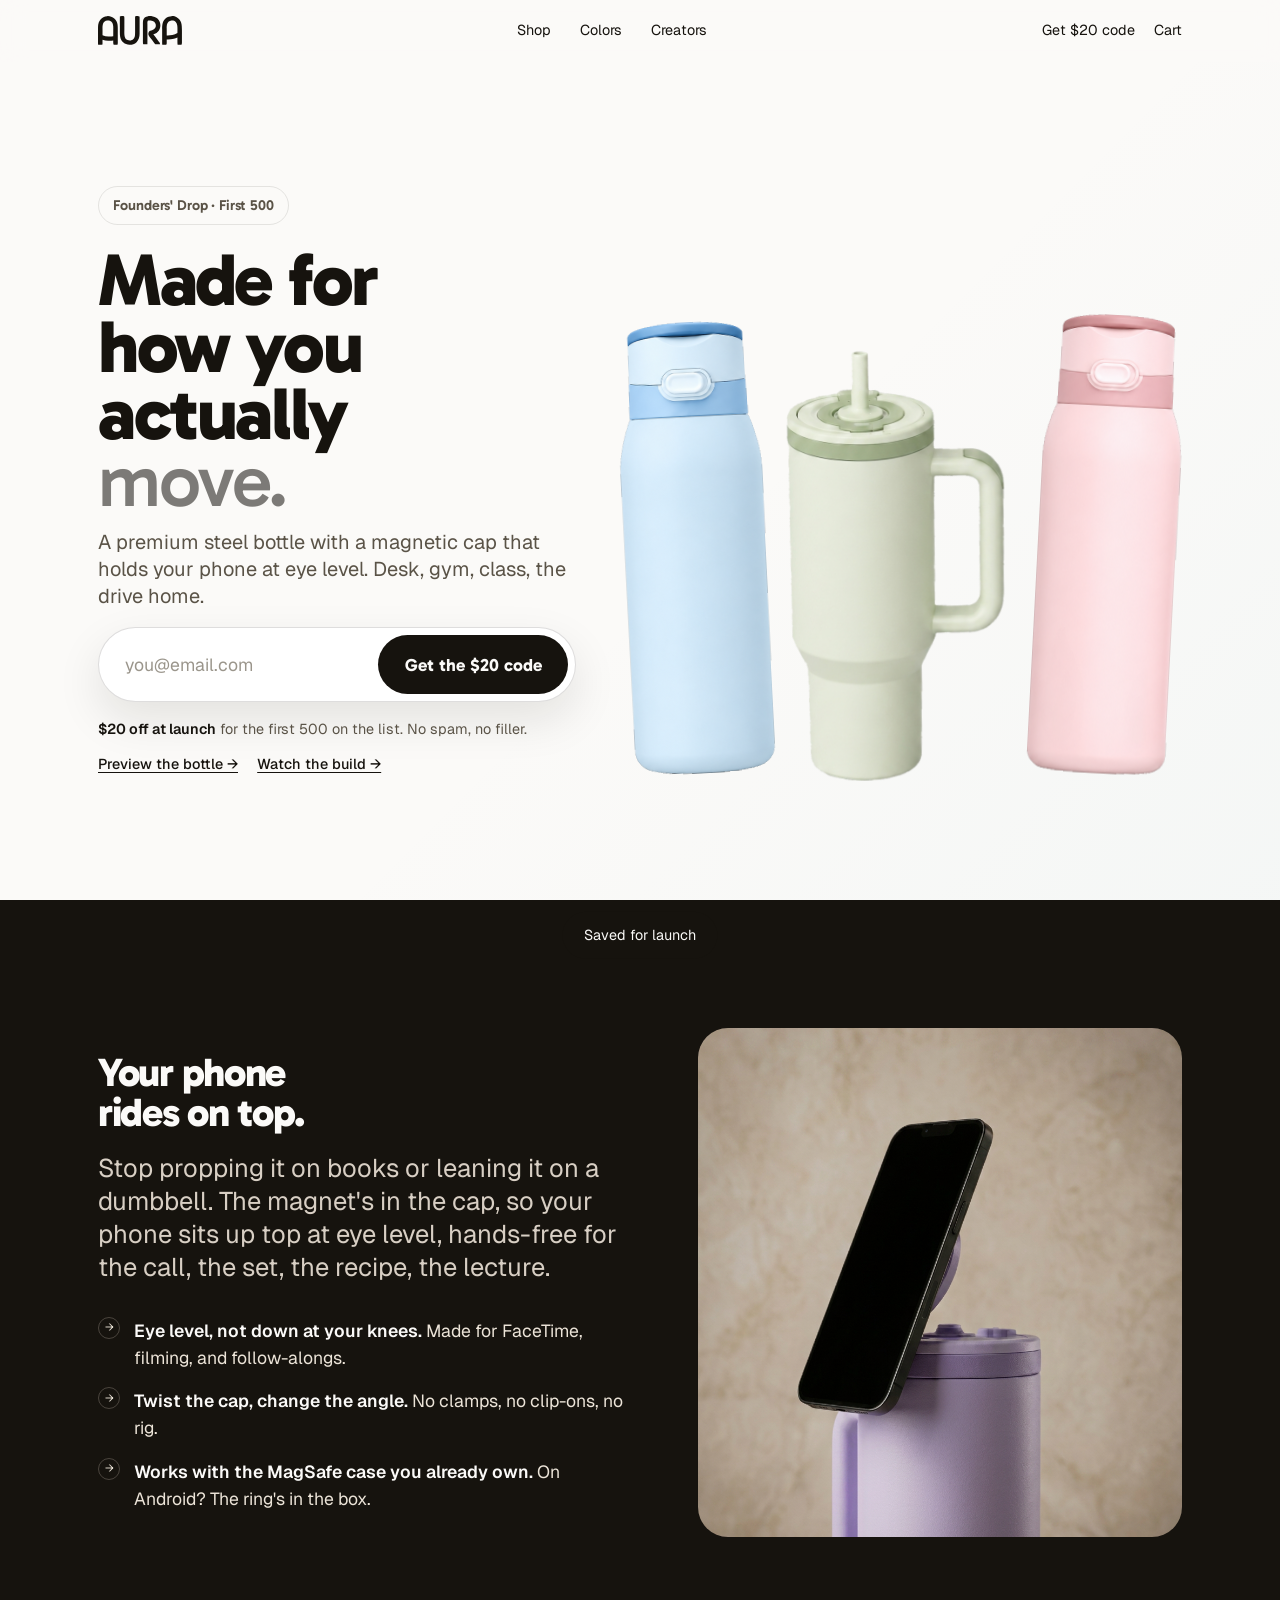
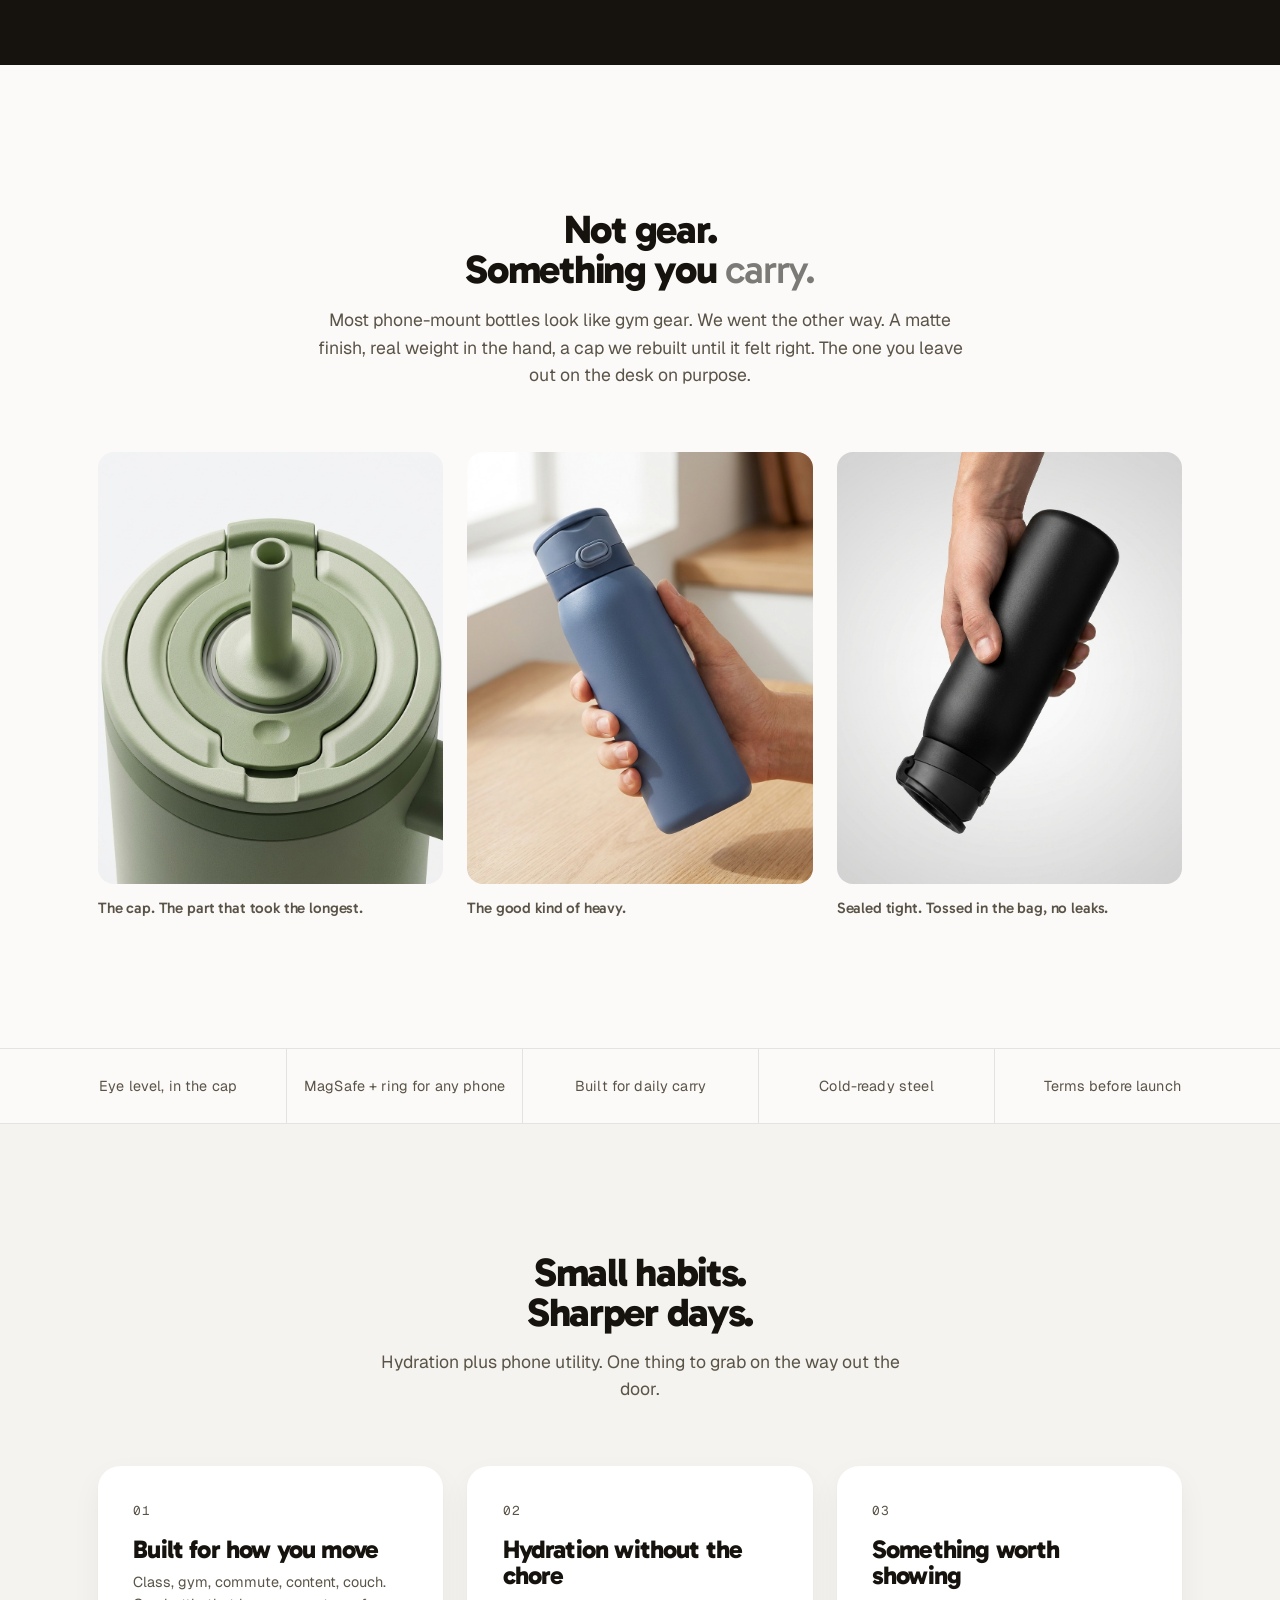
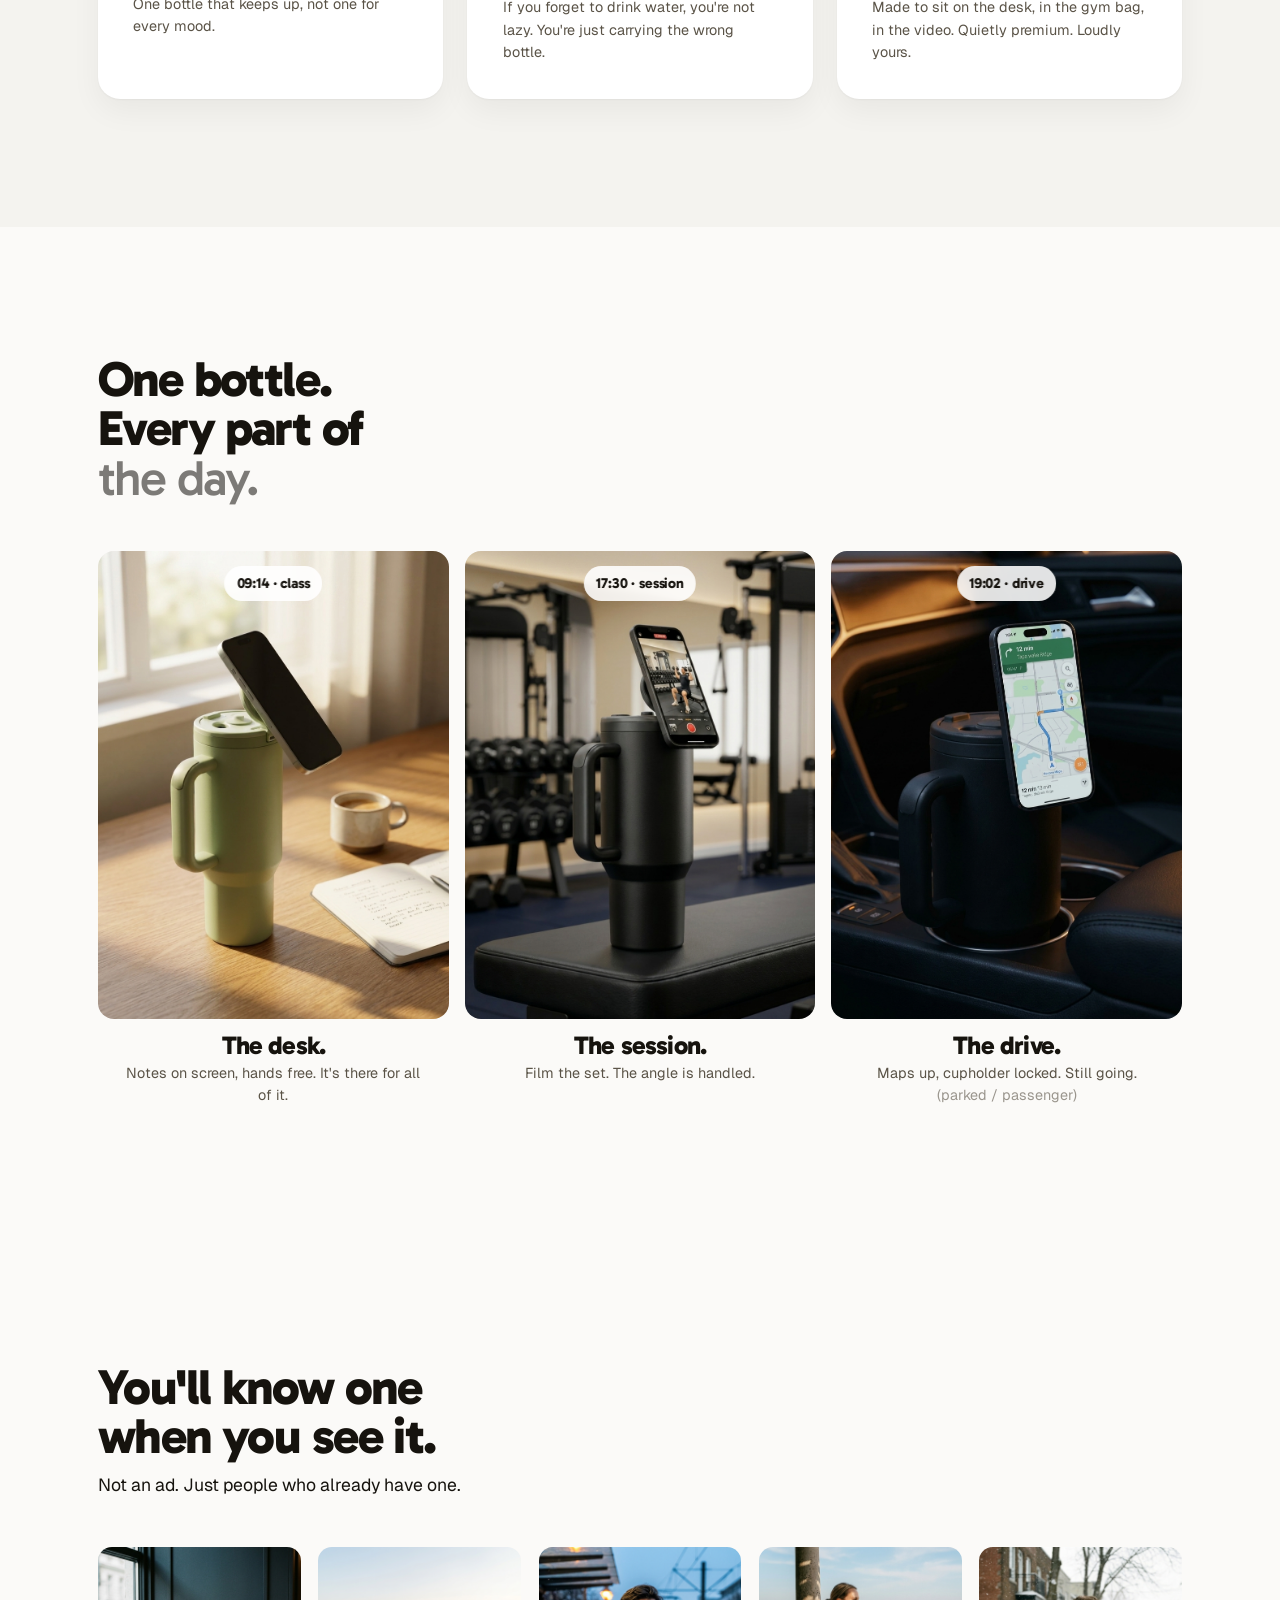
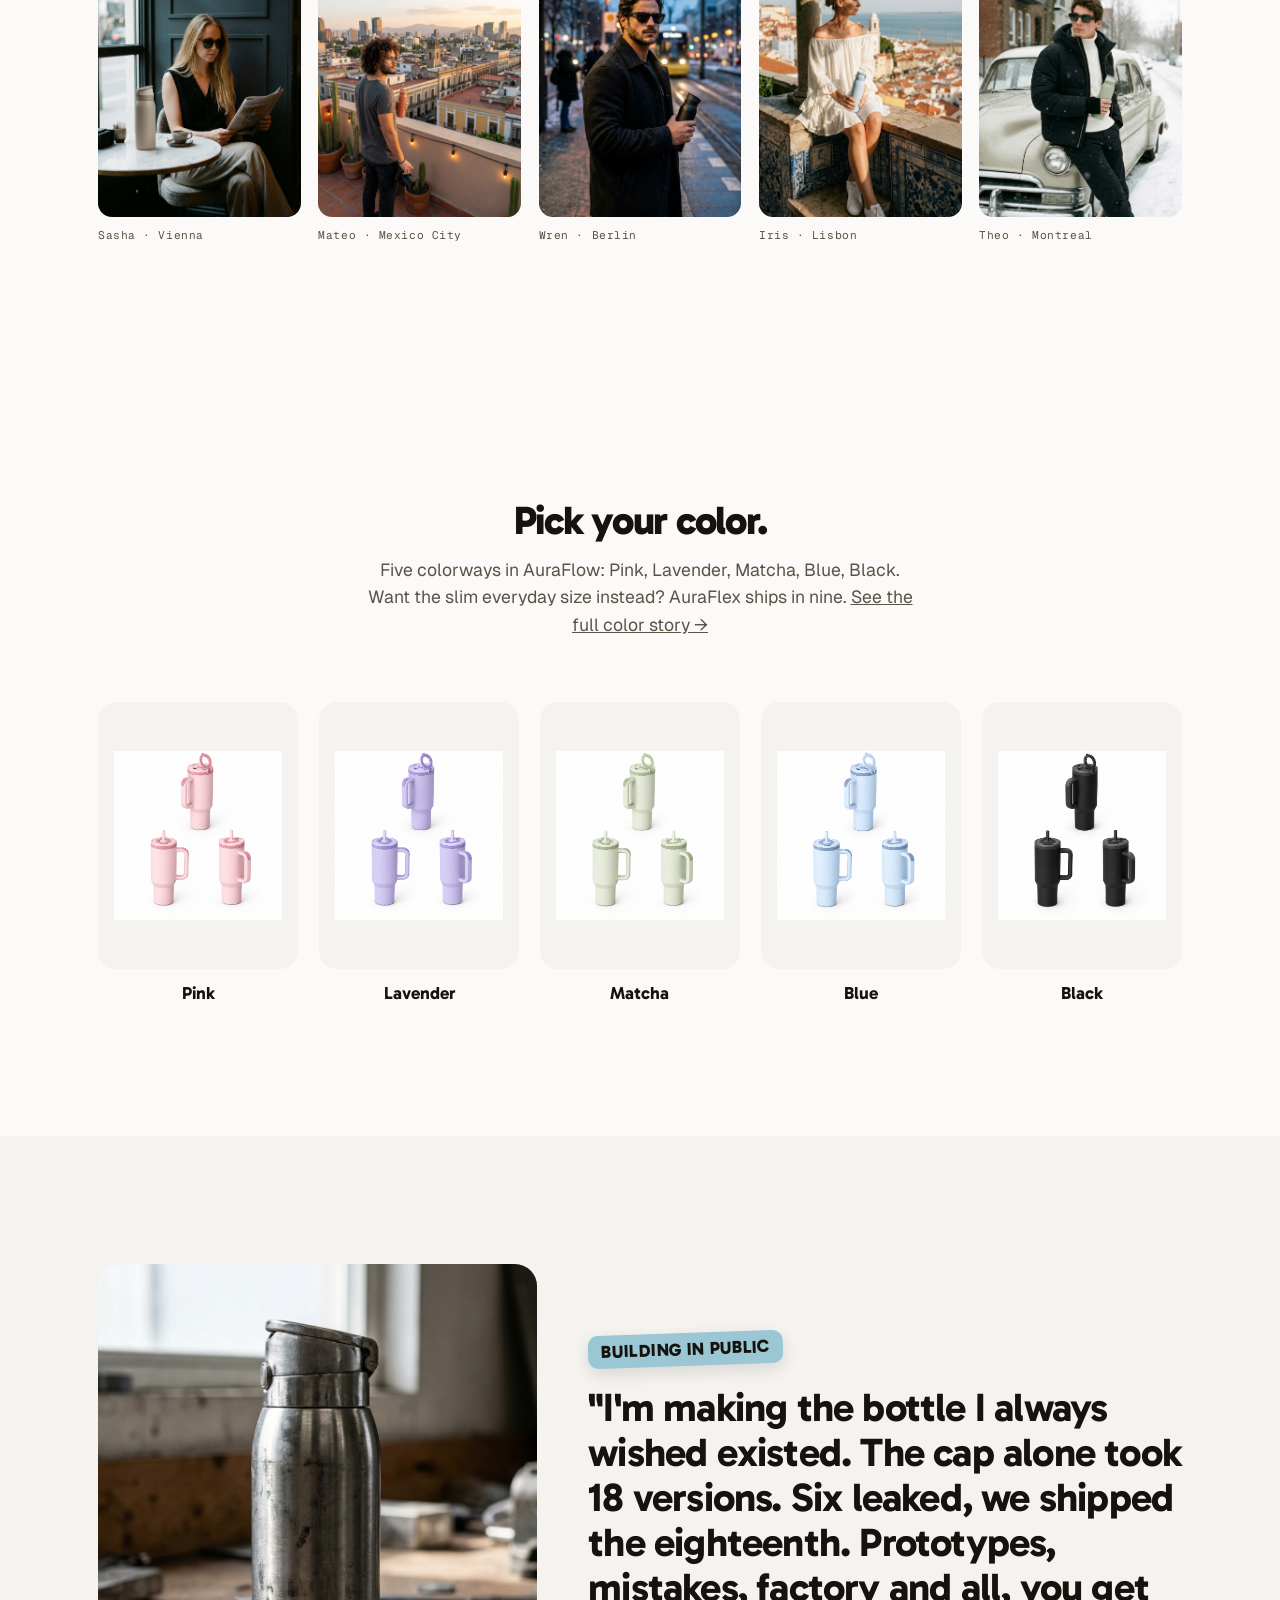
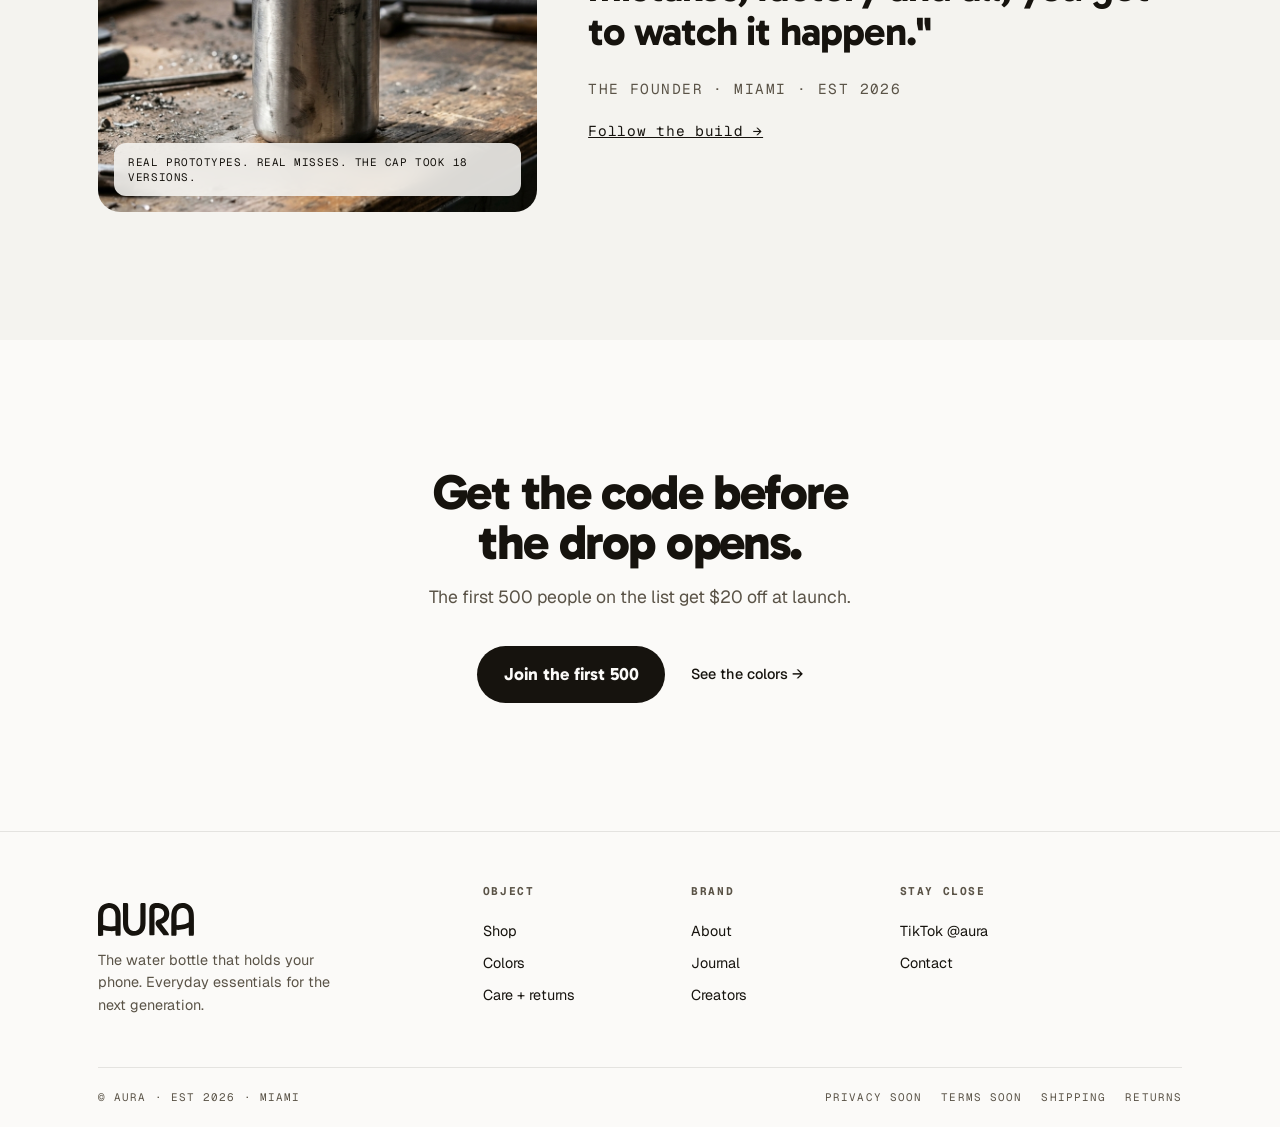
==== commit e9c6cd39: "feat: add creator program page and integrate with site navigation" ====
--- a/index.html
+++ b/index.html
@@ -20,6 +20,7 @@
     <div class="nav-links">
       <a href="shop.html">Shop</a>
       <a href="colors.html">Colors</a>
+      <a href="creators.html">Creators</a>
     </div>
     <div class="nav-utils">
       <a href="index.html#waitlist">Get $20 code</a>
@@ -29,7 +30,7 @@
 </nav>
 <div class="mobile-nav" id="mobileNav">
   <div class="mobile-nav-top"><a href="index.html" class="logo">Aura</a><button class="mobile-nav-close nav-toggle" aria-label="Close menu"><svg viewBox="0 0 24 24" fill="none" stroke="currentColor" stroke-width="1.4"><path d="M6 6l12 12M18 6L6 18" stroke-linecap="round"/></svg></button></div>
-  <div class="mobile-nav-links"><a href="shop.html">Shop</a><a href="colors.html">Colors</a><a href="cart.html">Cart</a></div>
+  <div class="mobile-nav-links"><a href="shop.html">Shop</a><a href="colors.html">Colors</a><a href="creators.html">Creators</a><a href="cart.html">Cart</a></div>
   <div class="mobile-nav-foot"><a href="index.html#waitlist">Get $20 code</a><a href="https://www.tiktok.com/@aura">TikTok @aura</a><a href="about.html">Contact</a></div>
 </div>
 
@@ -204,7 +205,7 @@
         <p class="note">The water bottle that holds your phone. Everyday essentials for the next generation.</p>
       </div>
       <div class="foot-col"><h4>Object</h4><a href="shop.html">Shop</a><a href="colors.html">Colors</a><a href="shop.html#care">Care + returns</a></div>
-      <div class="foot-col"><h4>Brand</h4><a href="about.html">About</a><a href="journal.html">Journal</a><a href="index.html#founder">Field notes</a></div>
+      <div class="foot-col"><h4>Brand</h4><a href="about.html">About</a><a href="journal.html">Journal</a><a href="creators.html">Creators</a></div>
       <div class="foot-col"><h4>Stay close</h4><a href="https://www.tiktok.com/@aura">TikTok @aura</a><a href="about.html">Contact</a></div>
     </div>
     <div class="foot-bottom"><span>© Aura · EST 2026 · Miami</span><span class="links"><span>Privacy soon</span><span>Terms soon</span><a href="shop.html#care">Shipping</a><a href="shop.html#care">Returns</a></span></div>
--- a/assets/aura.css
+++ b/assets/aura.css
@@ -994,3 +994,122 @@
     display: none;
   }
 }
+
+/* ============================================================
+   CREATORS / PARTNERSHIPS PAGE
+   ============================================================ */
+.kicker { font-family: var(--display); font-weight: 600; font-size: var(--s--1); letter-spacing: 0; color: var(--ink-mute); }
+
+.creator-hero { background: var(--ink); color: var(--cream); text-align: center; padding-block: clamp(4.5rem, 10vw, 9rem); overflow: hidden; }
+.creator-hero .kicker { color: #c7bdb1; }
+.creator-hero h1 { color: var(--cream); font-size: var(--s-4); line-height: 0.96; max-width: 17ch; margin: 0.9rem auto 0; }
+.creator-hero h1 em { opacity: 0.5; }
+.creator-hero p { color: #d8cfc4; max-width: 50ch; margin: 1.3rem auto 0; font-size: var(--s-1); line-height: 1.4; }
+.creator-hero .cta-row { margin-top: 2.2rem; }
+.creator-hero .btn { background: var(--cream); color: var(--ink); }
+.creator-hero .btn:hover { background: #fff; }
+.creator-hero .text-link { color: var(--cream); }
+
+/* shared section intro for this page */
+.section-intro { text-align: center; max-width: 22ch; margin: 0 auto clamp(2.5rem, 5vw, 4rem); }
+.section-intro.wide { max-width: 30ch; }
+.section-intro h2 { font-size: var(--s-2); }
+.section-intro p { color: var(--ink-soft); max-width: 48ch; margin: 1rem auto 0; }
+
+/* perks reuse .cards/.card; numbered steps reuse the same grid */
+.perk h3 { font-size: var(--s-1); margin-bottom: 0.5rem; }
+.perk p { color: var(--ink-soft); font-size: var(--s--1); }
+
+/* "who we look for" */
+.lookfor { background: var(--cream-2); text-align: center; }
+.lookfor h2 { font-size: var(--s-3); max-width: 18ch; margin: 0 auto; }
+.lookfor .tags { display: flex; flex-wrap: wrap; gap: 0.6rem; justify-content: center; margin-top: clamp(1.8rem, 4vw, 2.6rem); }
+.lookfor .tags span { font-family: var(--display); font-weight: 600; font-size: var(--s--1); padding: 0.55em 1.05em; border-radius: 999px; border: 1px solid var(--line); background: var(--paper); }
+
+/* application form */
+.apply { text-align: center; }
+.apply-form { max-width: 560px; margin: clamp(1.6rem, 3vw, 2.5rem) auto 0; display: grid; gap: 0.7rem; text-align: left; }
+.apply-form label.sr-only { position: absolute; width: 1px; height: 1px; overflow: hidden; clip: rect(0 0 0 0); }
+.apply-form input, .apply-form select, .apply-form textarea { width: 100%; border: 1px solid var(--line); border-radius: 14px; padding: 0.9em 1.1em; font: inherit; background: var(--paper); color: var(--ink); outline: none; transition: border-color 0.2s; }
+.apply-form input:focus, .apply-form select:focus, .apply-form textarea:focus { border-color: var(--ink); }
+.apply-form input::placeholder, .apply-form textarea::placeholder { color: #9a958b; }
+.apply-form textarea { min-height: 120px; resize: vertical; }
+.apply-form .row2 { display: grid; grid-template-columns: 1fr 1fr; gap: 0.7rem; }
+.apply-form .btn { width: 100%; justify-content: center; margin-top: 0.5rem; }
+@media (max-width: 560px) { .apply-form .row2 { grid-template-columns: 1fr; } }
+
+/* ============================================================
+   CREATORS PAGE — beautiful pass (color + bento + motion)
+   ============================================================ */
+
+/* hero: soft aura glow + handle/offer marquee */
+.creator-hero { position: relative; }
+.creator-hero::before {
+  content: ''; position: absolute; inset: 0; z-index: 0; pointer-events: none;
+  background:
+    radial-gradient(42% 52% at 20% 16%, rgba(143,194,207,0.32), transparent 70%),
+    radial-gradient(40% 50% at 82% 24%, rgba(198,180,214,0.30), transparent 72%),
+    radial-gradient(50% 60% at 52% 104%, rgba(221,129,112,0.22), transparent 70%);
+}
+.creator-hero > .wrap { position: relative; z-index: 1; }
+
+.marquee { margin-top: clamp(2.2rem, 5vw, 3.4rem); overflow: hidden;
+  -webkit-mask-image: linear-gradient(90deg, transparent, #000 12%, #000 88%, transparent);
+  mask-image: linear-gradient(90deg, transparent, #000 12%, #000 88%, transparent); }
+.marquee-track { display: inline-flex; align-items: center; gap: 1.4rem; white-space: nowrap; animation: marquee 26s linear infinite; will-change: transform; }
+.marquee:hover .marquee-track { animation-play-state: paused; }
+.marquee span { font-family: var(--display); font-weight: 600; font-size: var(--s-0); color: #d8cfc4; display: inline-flex; align-items: center; gap: 1.4rem; }
+.marquee span::after { content: ''; width: 5px; height: 5px; border-radius: 999px; background: currentColor; opacity: 0.45; }
+@keyframes marquee { from { transform: translateX(0); } to { transform: translateX(-50%); } }
+
+/* bento perks */
+.bento { display: grid; grid-template-columns: repeat(3, 1fr); grid-auto-flow: dense; gap: clamp(0.8rem, 1.6vw, 1.2rem); }
+.bento .tile { background: var(--paper); border: 1px solid var(--line); border-radius: 22px; padding: clamp(1.4rem, 2.4vw, 2rem); transition: transform 0.4s var(--ease), box-shadow 0.4s var(--ease); }
+.bento .tile:hover { transform: translateY(-4px); box-shadow: 0 18px 42px rgba(22,19,14,0.09); }
+.bento .tile .accent { width: 32px; height: 32px; border-radius: 999px; margin-bottom: 1rem; box-shadow: inset 0 0 0 4px rgba(255,255,255,0.55); }
+.bento .tile h3 { font-size: var(--s-1); margin-bottom: 0.4rem; }
+.bento .tile p { color: var(--ink-soft); font-size: var(--s--1); }
+.bento .tile.big { grid-column: span 2; grid-row: span 2; background: var(--ink); color: var(--cream); display: flex; flex-direction: column; justify-content: space-between; gap: 1.4rem; }
+.bento .tile.big h3 { font-size: var(--s-2); margin: 0; }
+.bento .tile.big p { color: #d8cfc4; font-size: var(--s-0); }
+.bento .tile.big .btn { align-self: flex-start; background: var(--cream); color: var(--ink); }
+.bento .tile.big .btn:hover { background: #fff; }
+@media (max-width: 820px) { .bento { grid-template-columns: 1fr 1fr; } .bento .tile.big { grid-column: span 2; grid-row: auto; } }
+@media (max-width: 520px) { .bento { grid-template-columns: 1fr; } .bento .tile.big { grid-column: auto; } }
+
+/* how it works: numbered timeline */
+.steps { display: grid; grid-template-columns: repeat(3, 1fr); gap: clamp(1.4rem, 3vw, 2.5rem); margin-top: clamp(2rem, 4vw, 3rem); position: relative; }
+.steps::before { content: ''; position: absolute; top: 26px; left: 16%; right: 16%; height: 2px; background: var(--line); }
+.steps .step { position: relative; z-index: 1; text-align: center; }
+.steps .step .dot { width: 52px; height: 52px; border-radius: 999px; display: grid; place-items: center; margin: 0 auto 1.1rem; background: var(--ink); color: var(--cream); font-family: var(--display); font-weight: 800; }
+.steps .step h3 { font-size: var(--s-1); }
+.steps .step p { color: var(--ink-soft); font-size: var(--s--1); max-width: 30ch; margin: 0.4rem auto 0; }
+@media (max-width: 760px) { .steps { grid-template-columns: 1fr; } .steps::before { display: none; } }
+
+/* colored vibe tags */
+.lookfor .tags span { border: 0; color: var(--ink); }
+.lookfor .tags span:nth-child(4n+1) { background: rgba(143,194,207,0.22); }
+.lookfor .tags span:nth-child(4n+2) { background: rgba(198,180,214,0.24); }
+.lookfor .tags span:nth-child(4n+3) { background: rgba(122,139,111,0.20); }
+.lookfor .tags span:nth-child(4n+4) { background: rgba(221,129,112,0.20); }
+
+/* application form as a card */
+.apply-form { background: var(--paper); border: 1px solid var(--line); border-radius: 24px; padding: clamp(1.4rem, 3vw, 2.2rem); box-shadow: 0 18px 50px rgba(22,19,14,0.06); }
+.apply-form input, .apply-form select, .apply-form textarea { background: var(--cream); }
+
+@media (prefers-reduced-motion: reduce) { .marquee-track { animation: none; } }
+
+/* creators hero: split layout with influencer photo */
+.creator-hero-grid { display: grid; grid-template-columns: 1.05fr 0.95fr; gap: clamp(2rem, 5vw, 4.5rem); align-items: center; text-align: left; }
+.creator-hero-grid h1 { margin: 0; max-width: 15ch; }
+.creator-hero-grid p { margin: 1.3rem 0 0; max-width: 46ch; }
+.creator-hero-grid .cta-row { justify-content: flex-start; margin-top: 2rem; }
+.creator-hero-photo { position: relative; }
+.creator-hero-photo img { width: 100%; aspect-ratio: 4/5; object-fit: cover; border-radius: 24px; box-shadow: 0 30px 70px rgba(0,0,0,0.5); display: block; }
+.creator-hero .marquee { margin-top: clamp(2.5rem, 5vw, 3.5rem); }
+@media (max-width: 860px) {
+  .creator-hero-grid { grid-template-columns: 1fr; text-align: center; }
+  .creator-hero-grid h1, .creator-hero-grid p { margin-inline: auto; }
+  .creator-hero-grid .cta-row { justify-content: center; }
+  .creator-hero-photo { max-width: 420px; margin: 0 auto; order: -1; }
+}
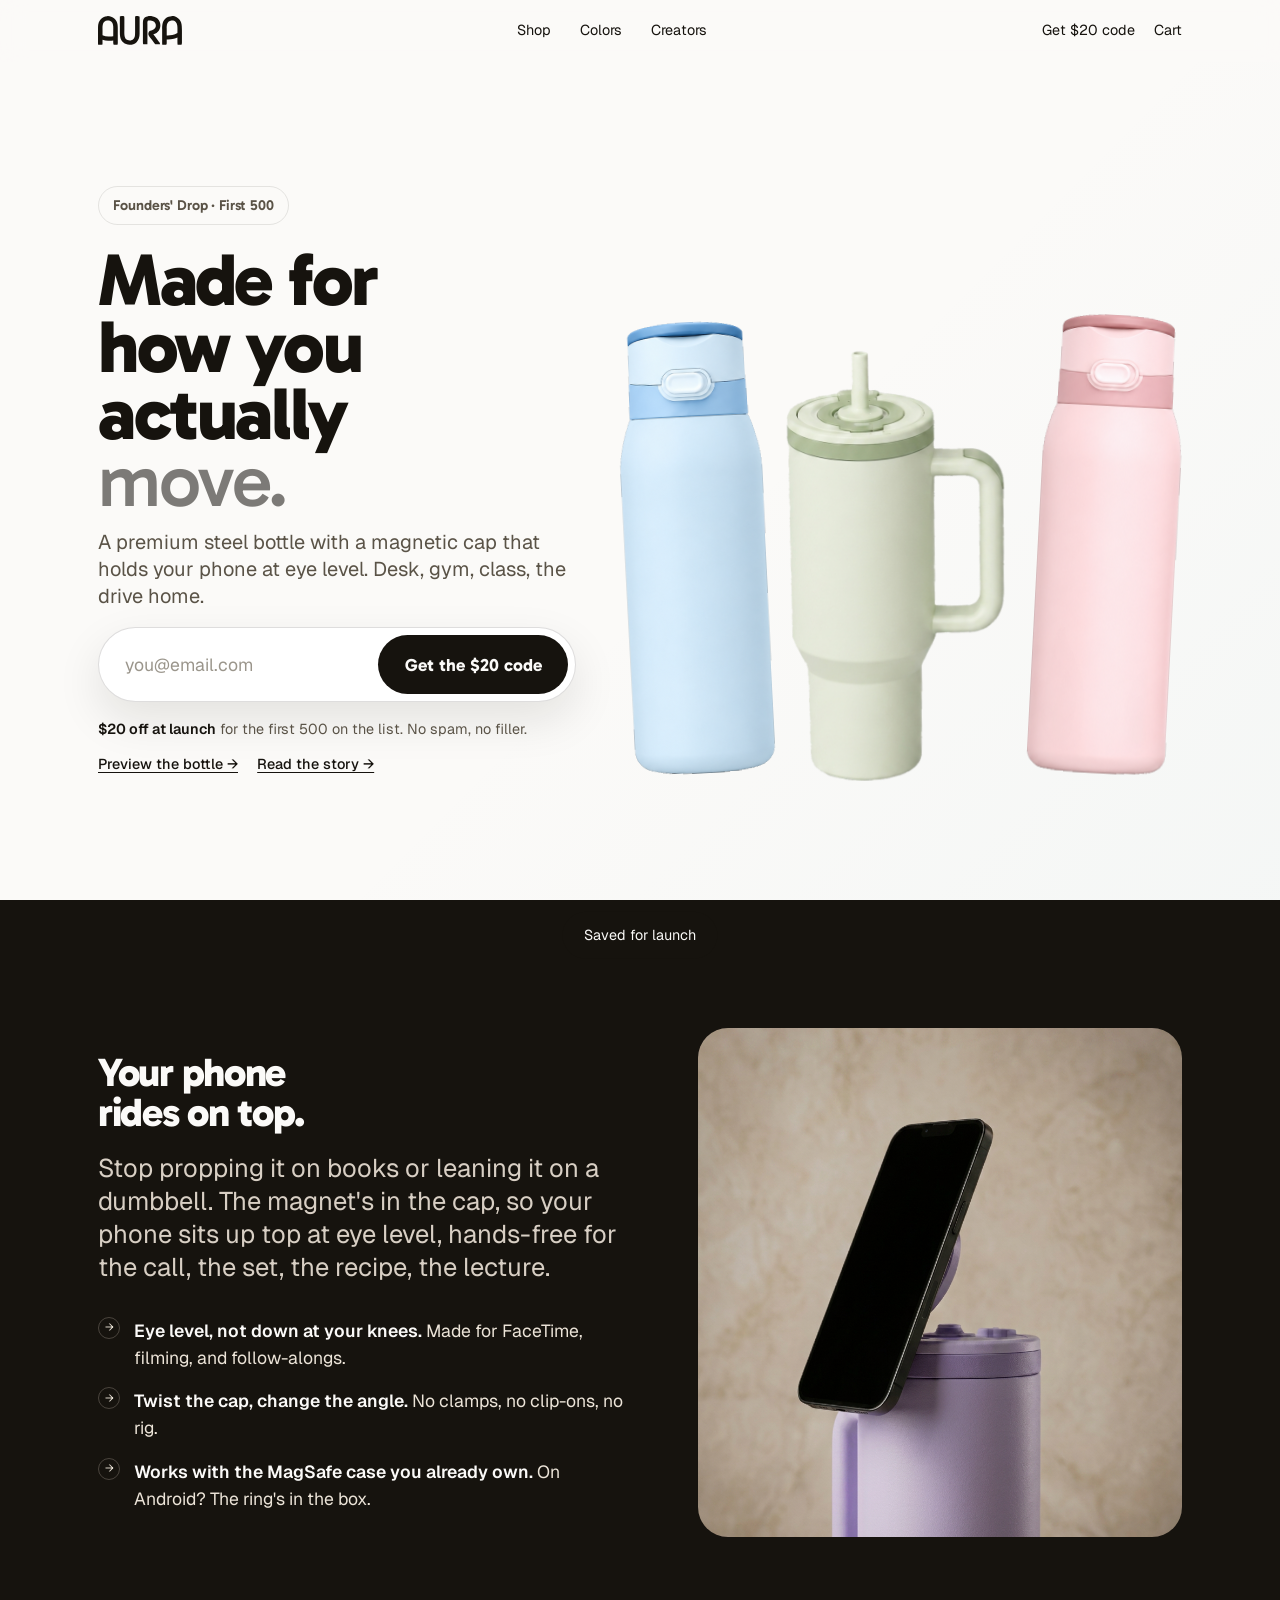
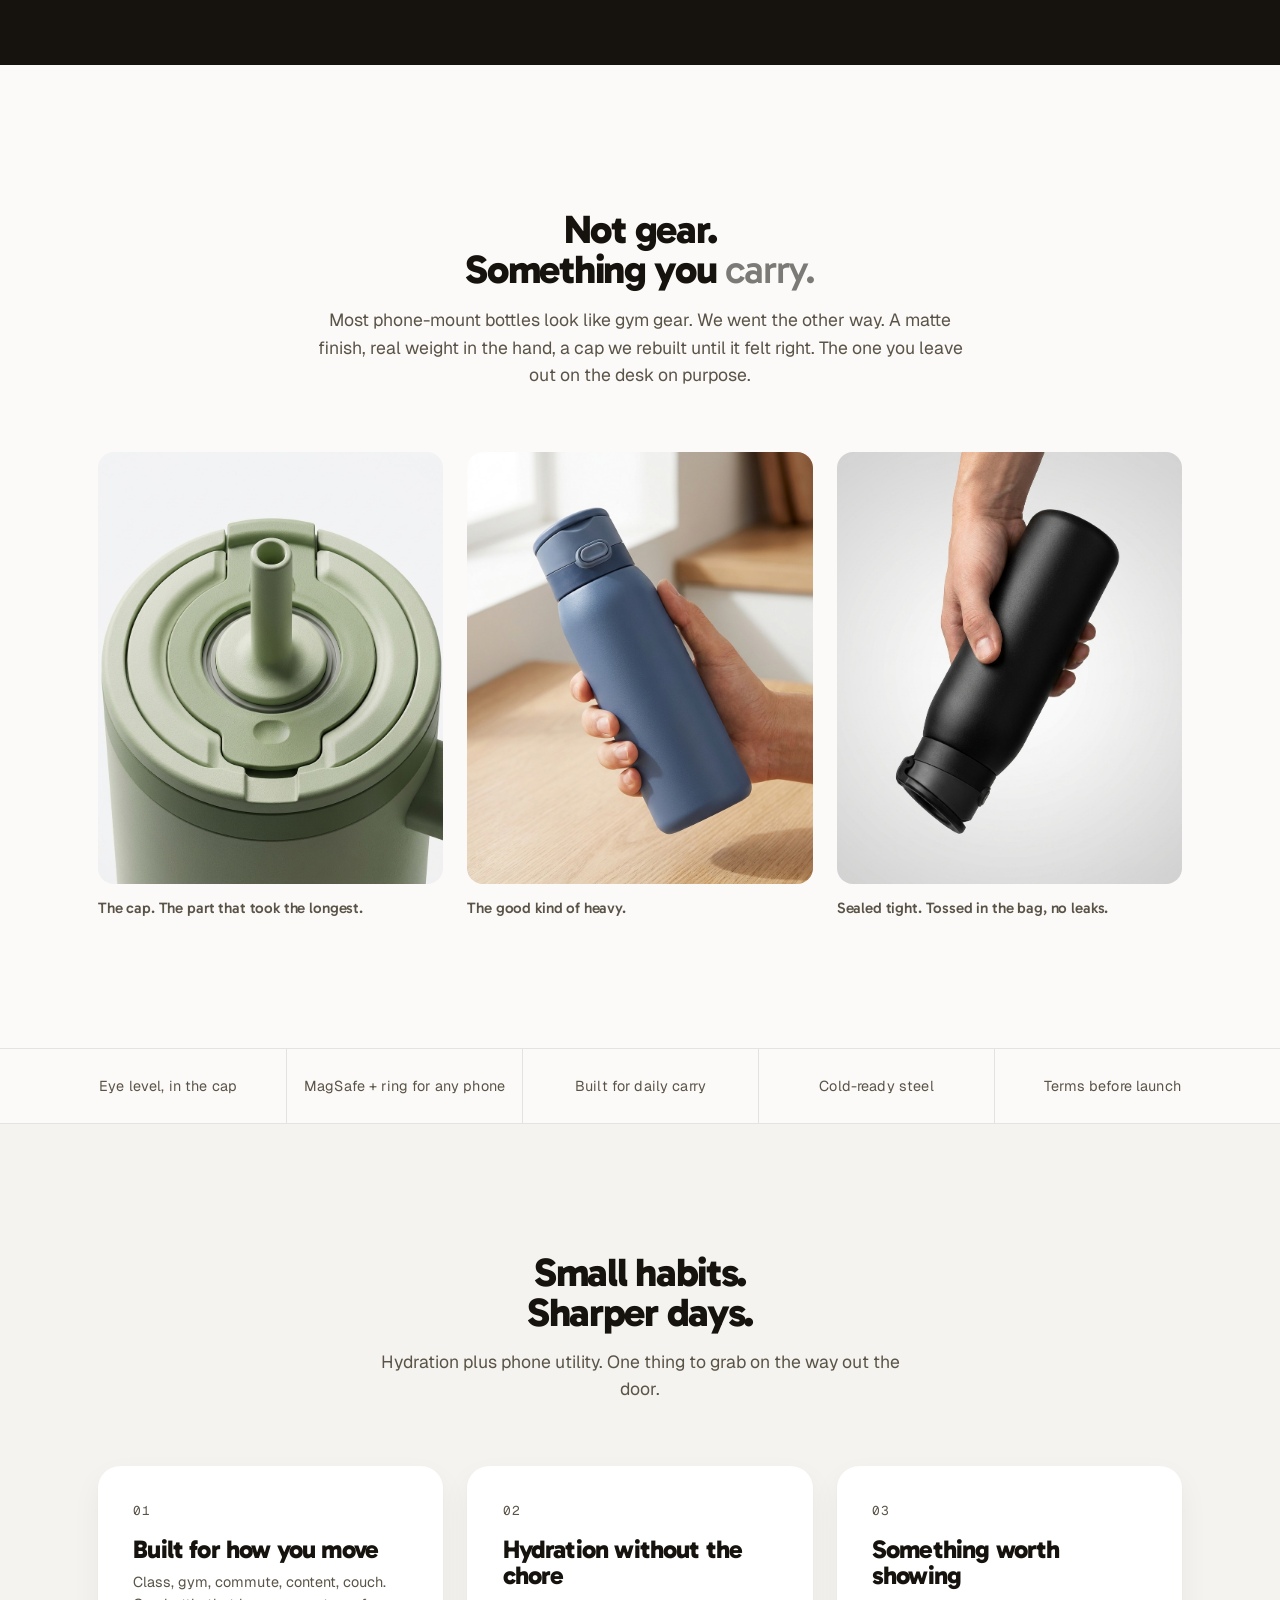
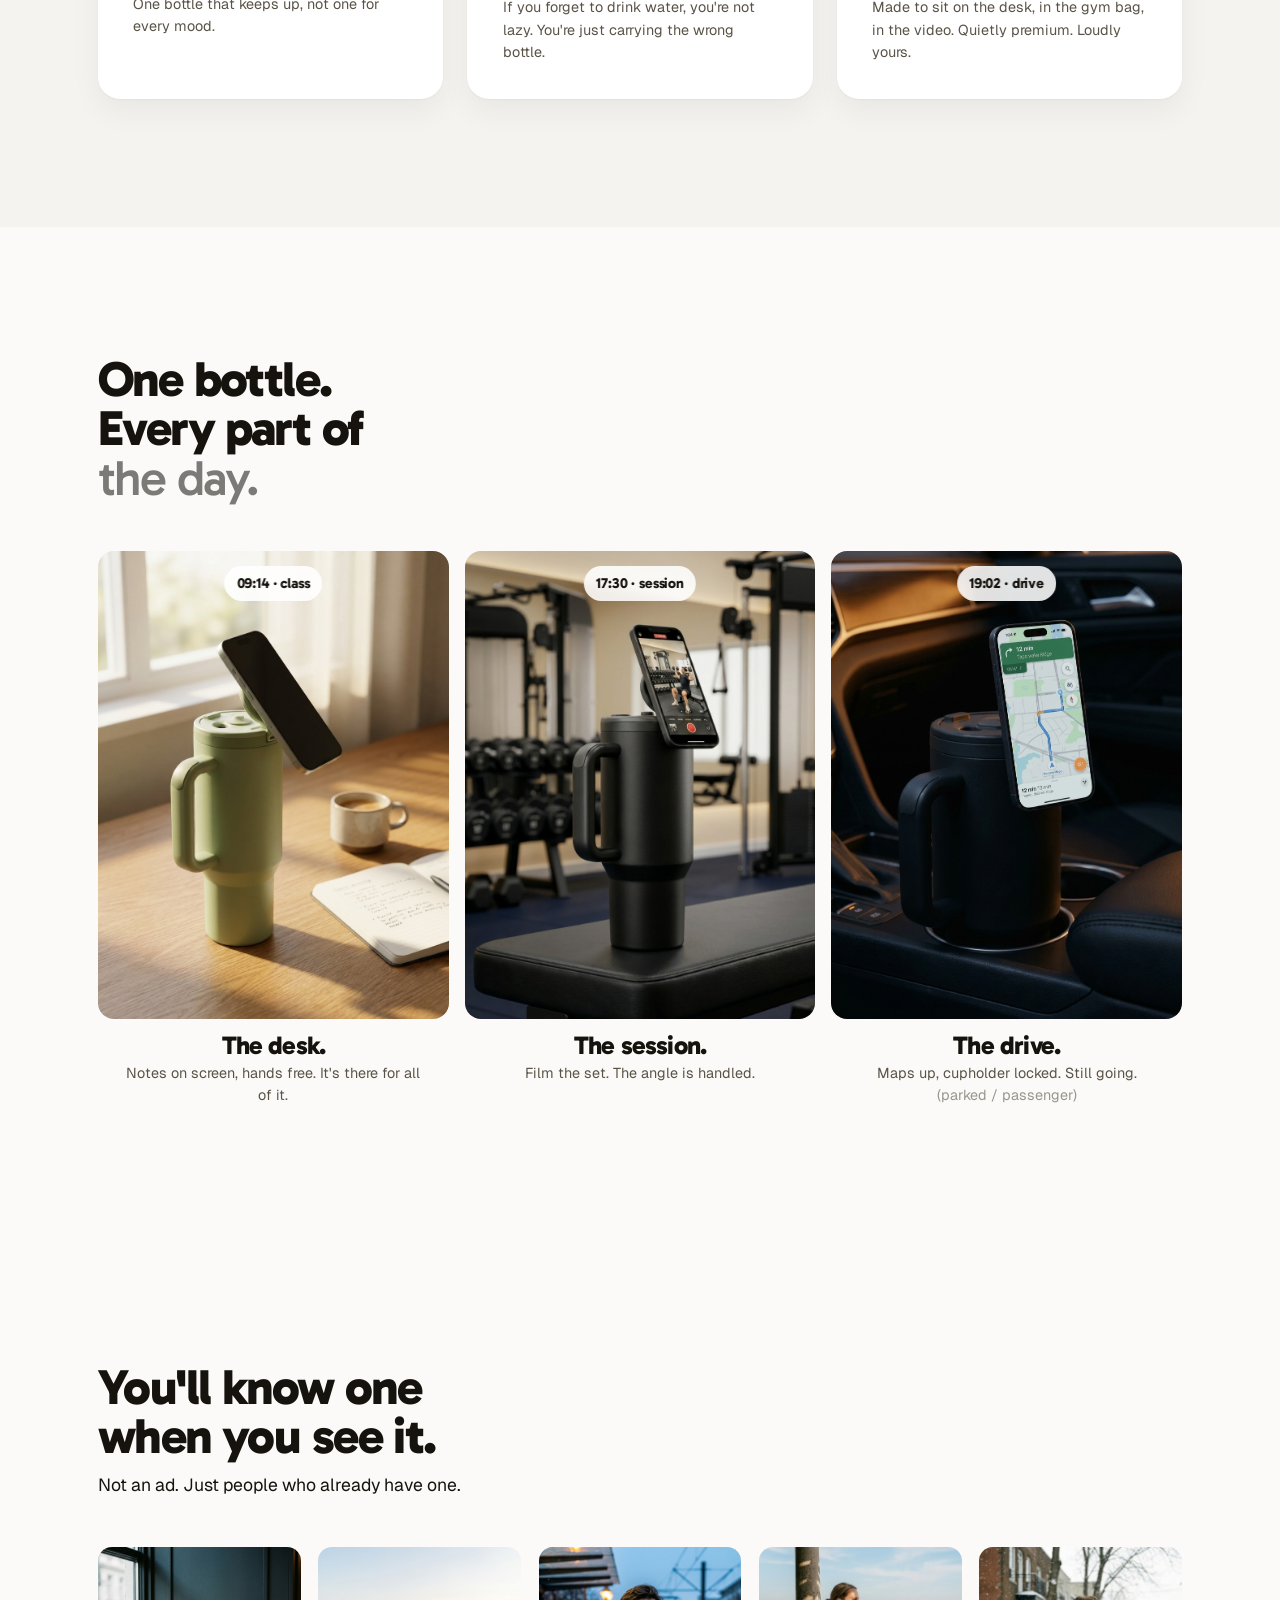
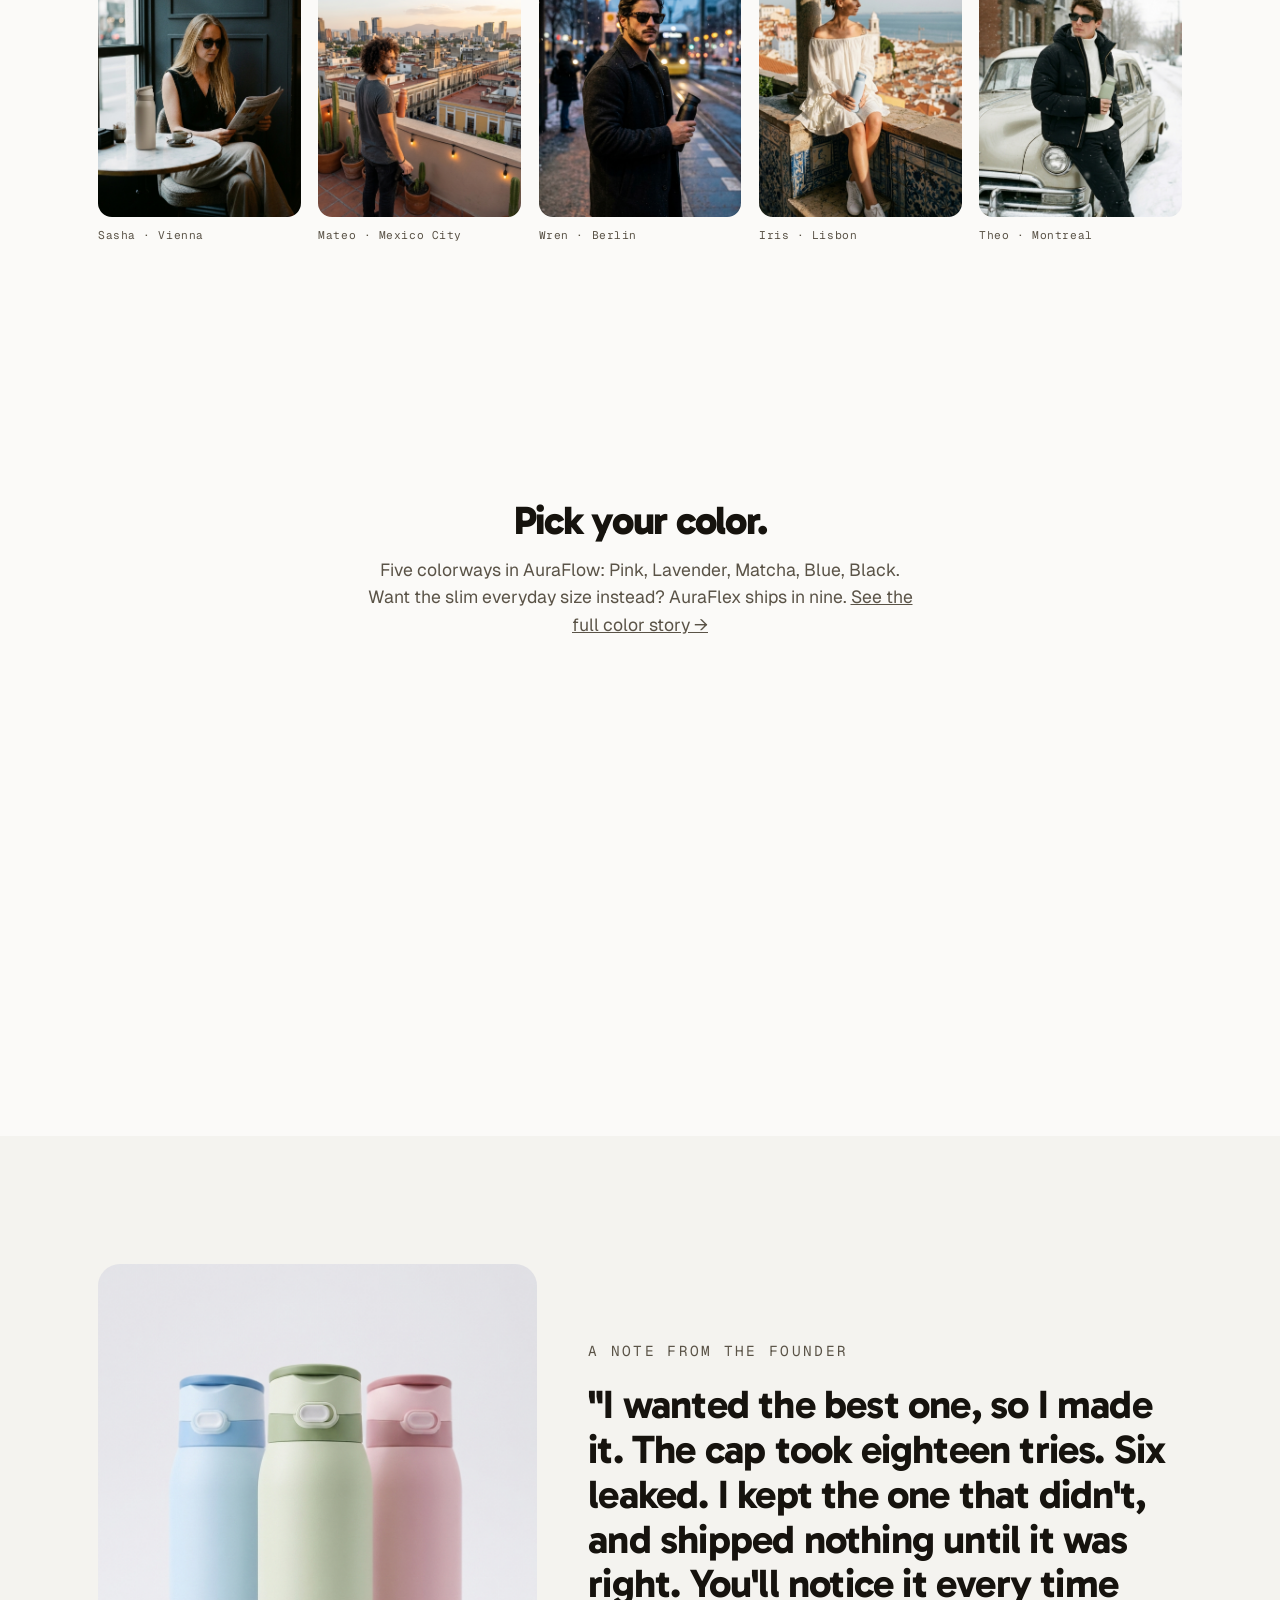
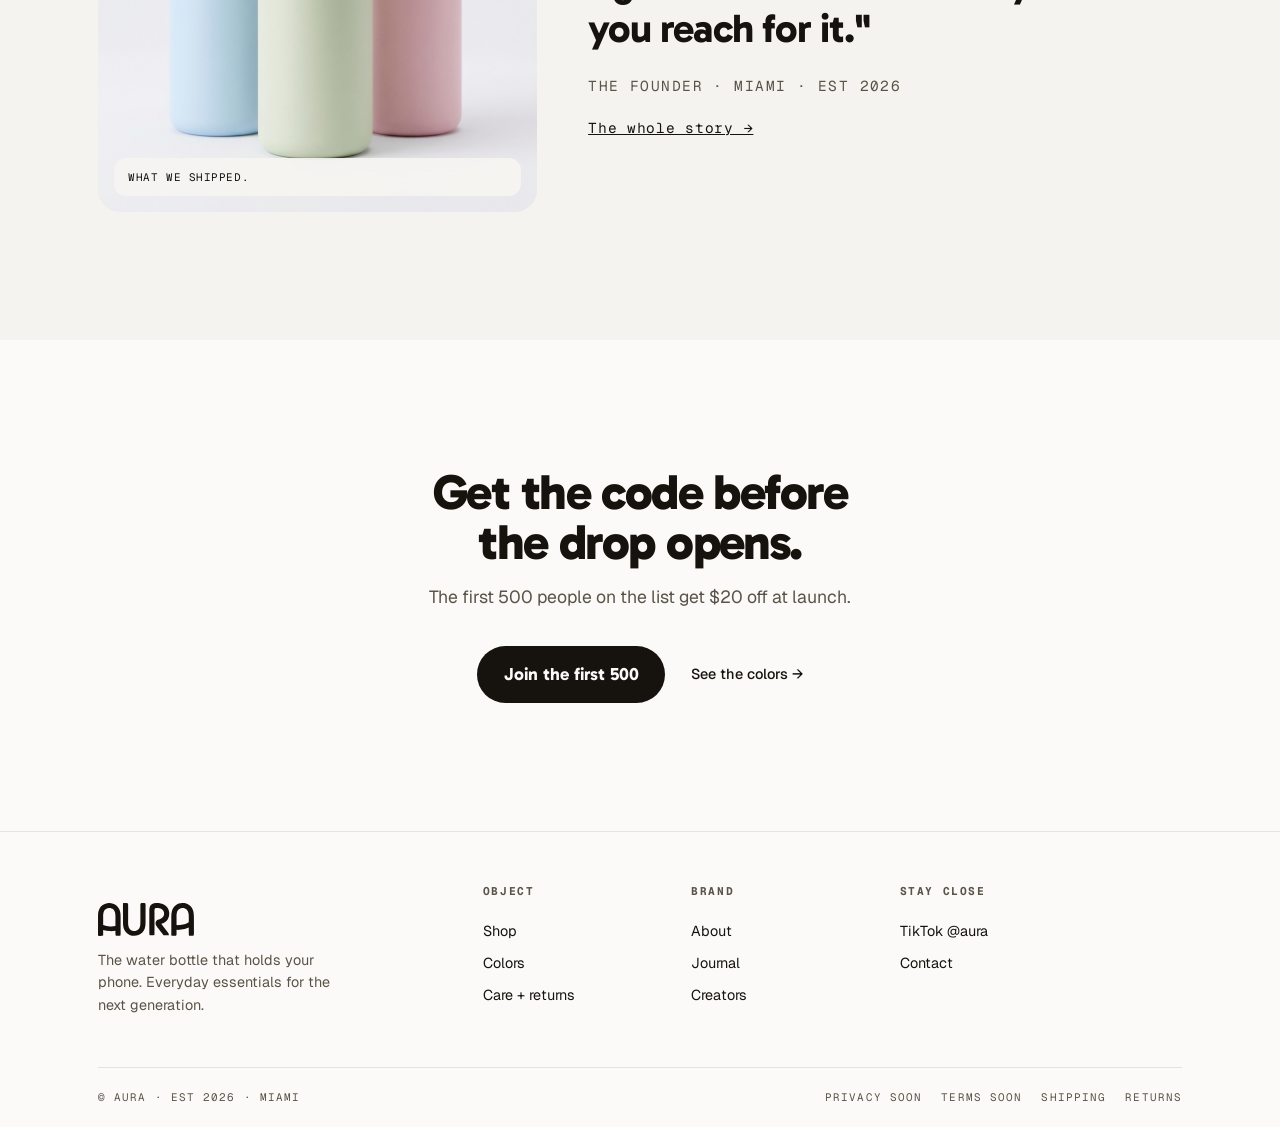
==== commit c13167a8: "fix: color count, Pink swatch, founder copy, transparent product shots - Colors: 'Eight'->'Nine' col" ====
--- a/index.html
+++ b/index.html
@@ -58,7 +58,7 @@
 
       <div class="hero-links">
         <a href="shop.html" class="text-link">Preview the bottle →</a>
-        <a href="about.html" class="text-link">Watch the build →</a>
+        <a href="about.html" class="text-link">Read the story →</a>
       </div>
     </div>
 
@@ -172,14 +172,14 @@
 <section class="founder" id="founder">
   <div class="wrap founder-grid">
     <figure class="founder-photo build-photo">
-      <img src="assets/img/prototype.png" alt="An early Aura prototype from the build process" />
-      <figcaption>Real prototypes. Real misses. The cap took 18 versions.</figcaption>
+      <img src="assets/img/three.png" alt="Three finished Aura bottles in blue, matcha, and pink" />
+      <figcaption>What we shipped.</figcaption>
     </figure>
     <div class="founder-copy">
-      <span class="sticker" style="background:#9BC6D4">building in public</span>
-      <blockquote>"I'm making the bottle I always wished existed. The cap alone took 18 versions. Six leaked, we shipped the eighteenth. Prototypes, mistakes, factory and all, you get to watch it happen."</blockquote>
+      <span class="eyebrow">A note from the founder</span>
+      <blockquote>"I wanted the best one, so I made it. The cap took eighteen tries. Six leaked. I kept the one that didn't, and shipped nothing until it was right. You'll notice it every time you reach for it."</blockquote>
       <div class="sig">THE FOUNDER · MIAMI · EST 2026</div>
-      <a class="founder-link" href="about.html">Follow the build →</a>
+      <a class="founder-link" href="about.html">The whole story →</a>
     </div>
   </div>
 </section>
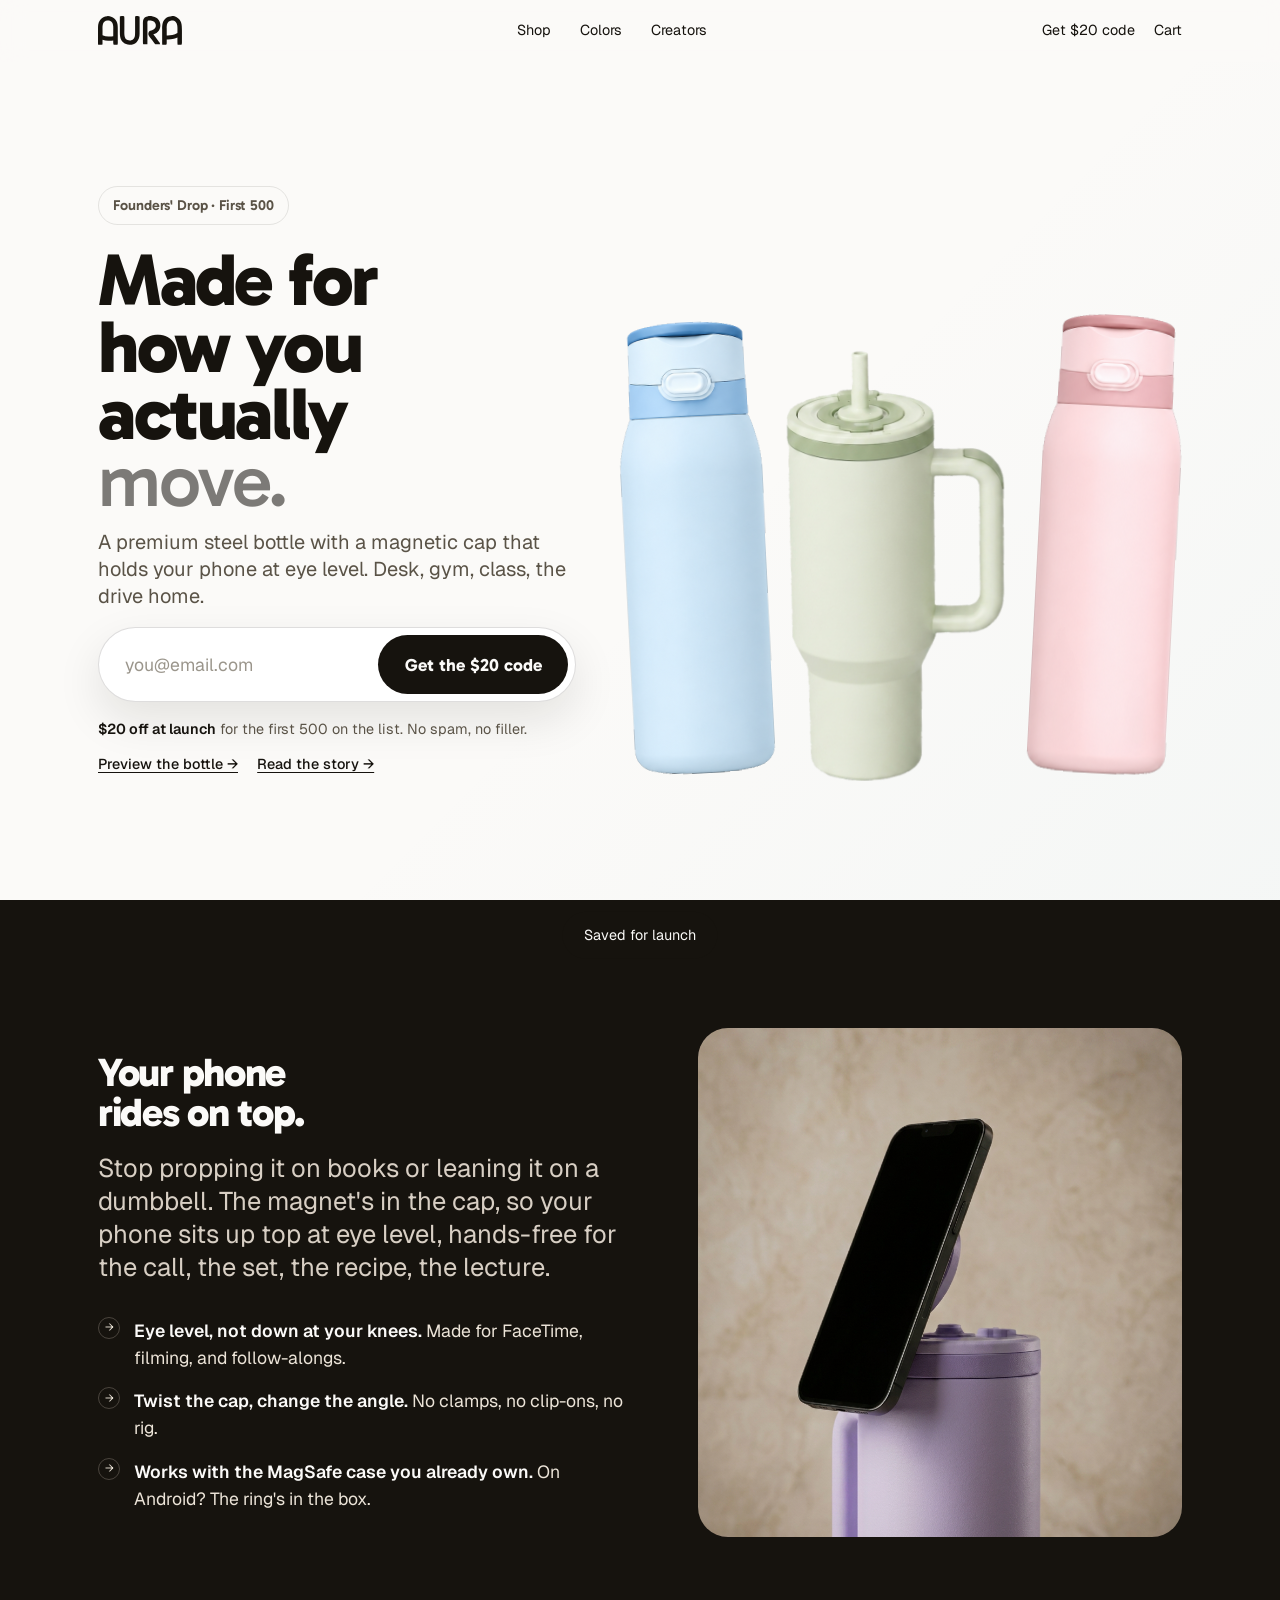
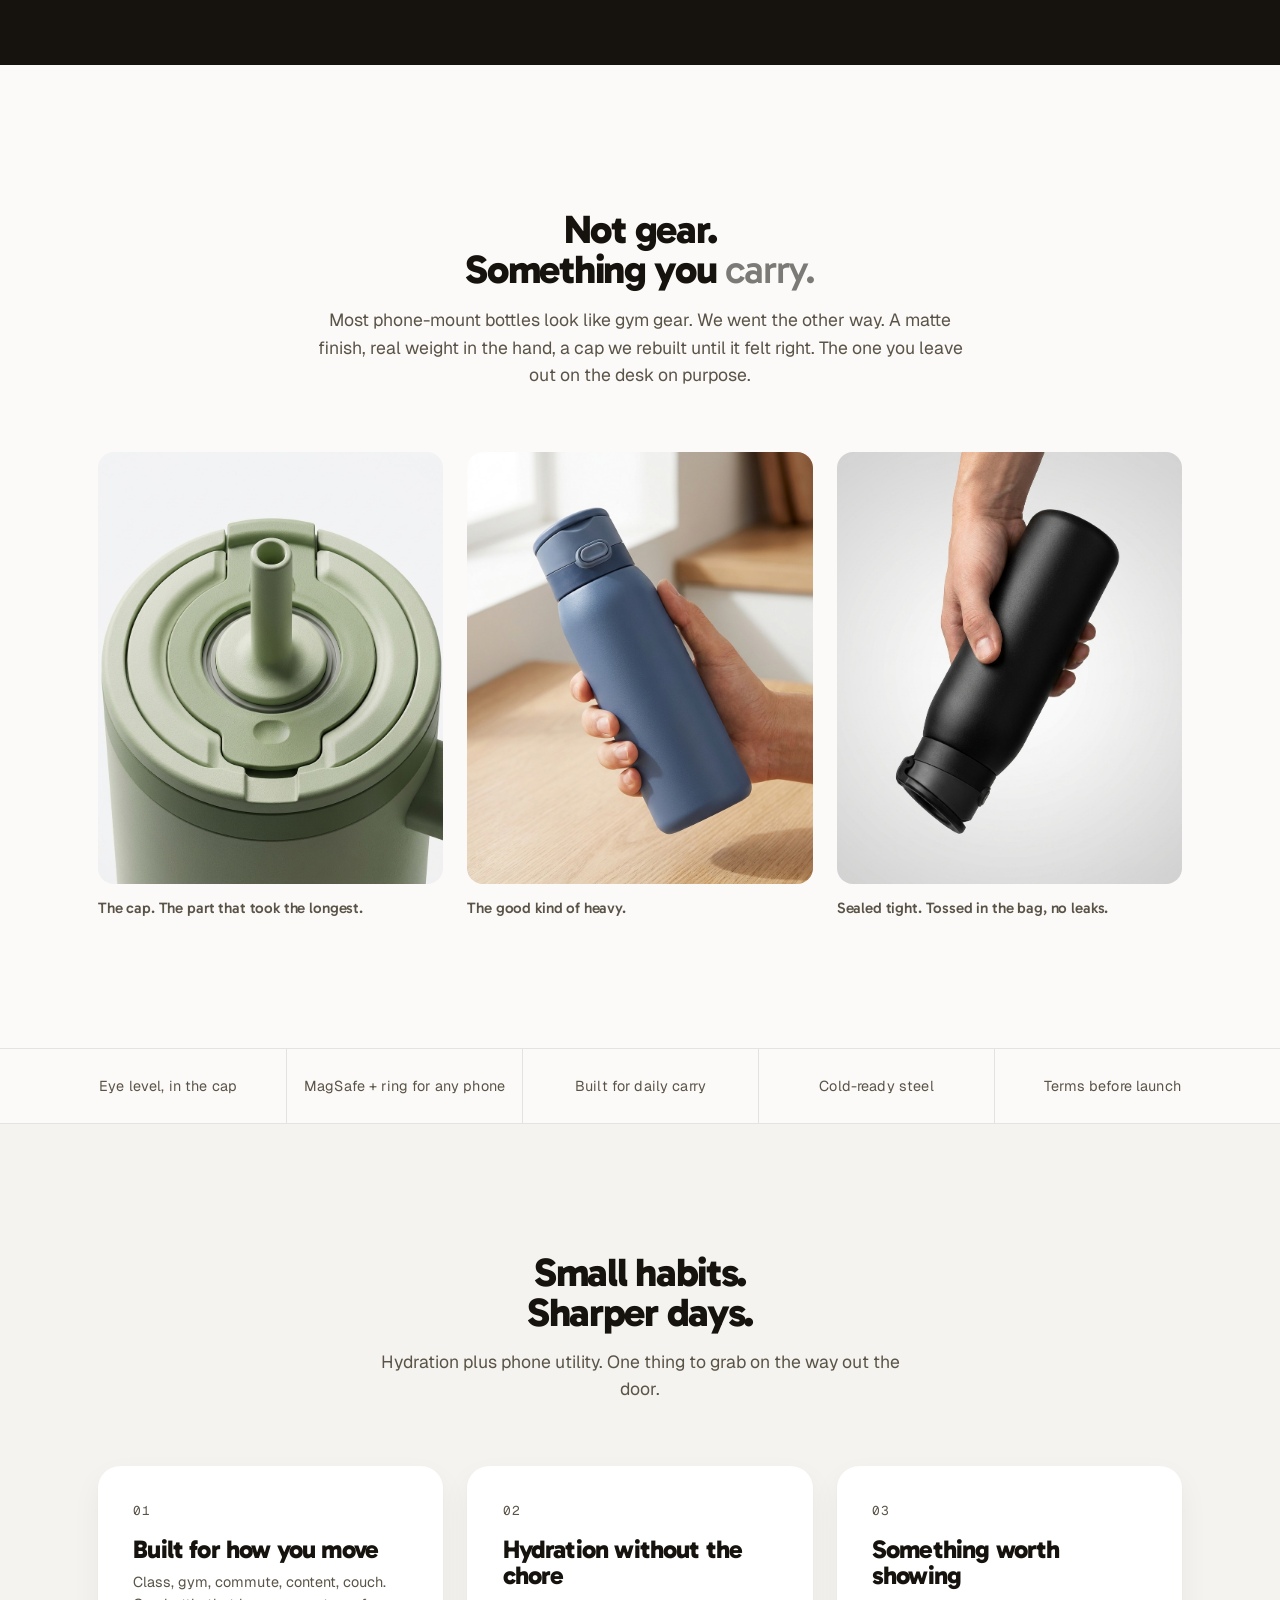
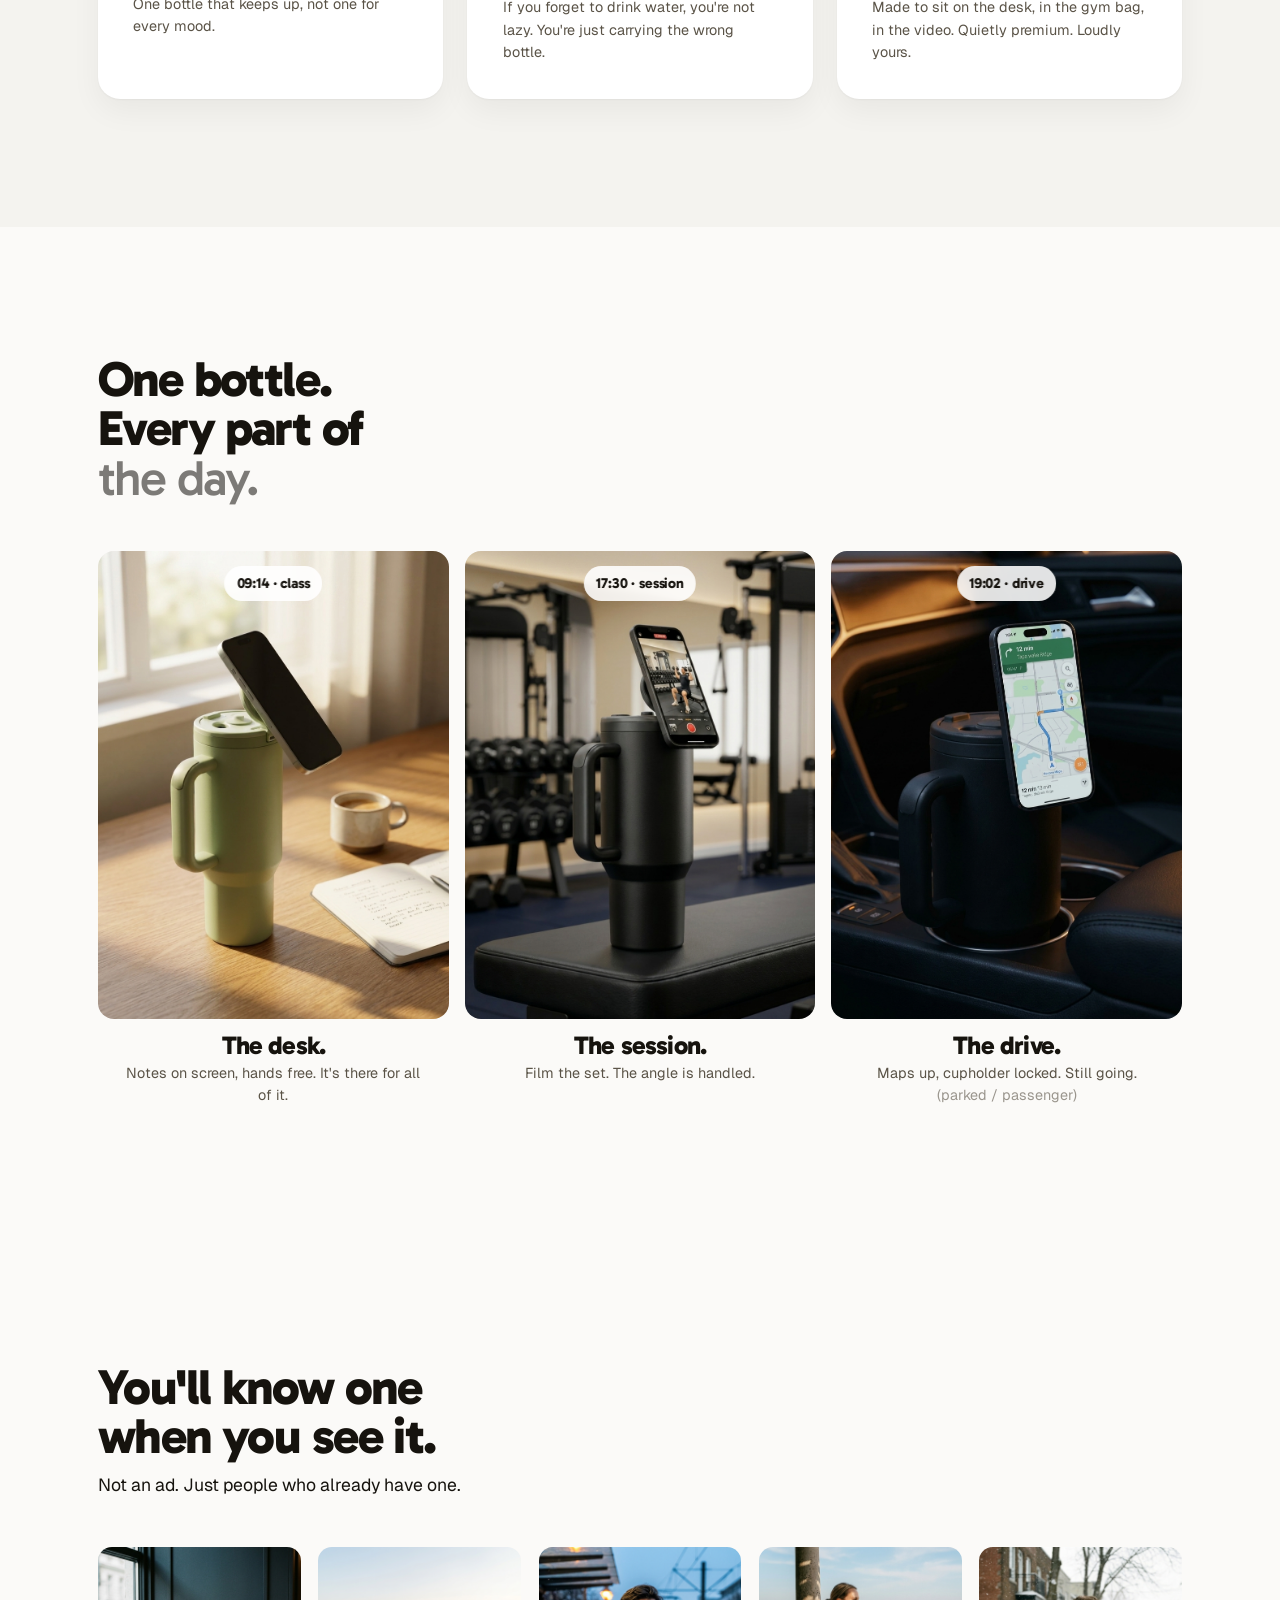
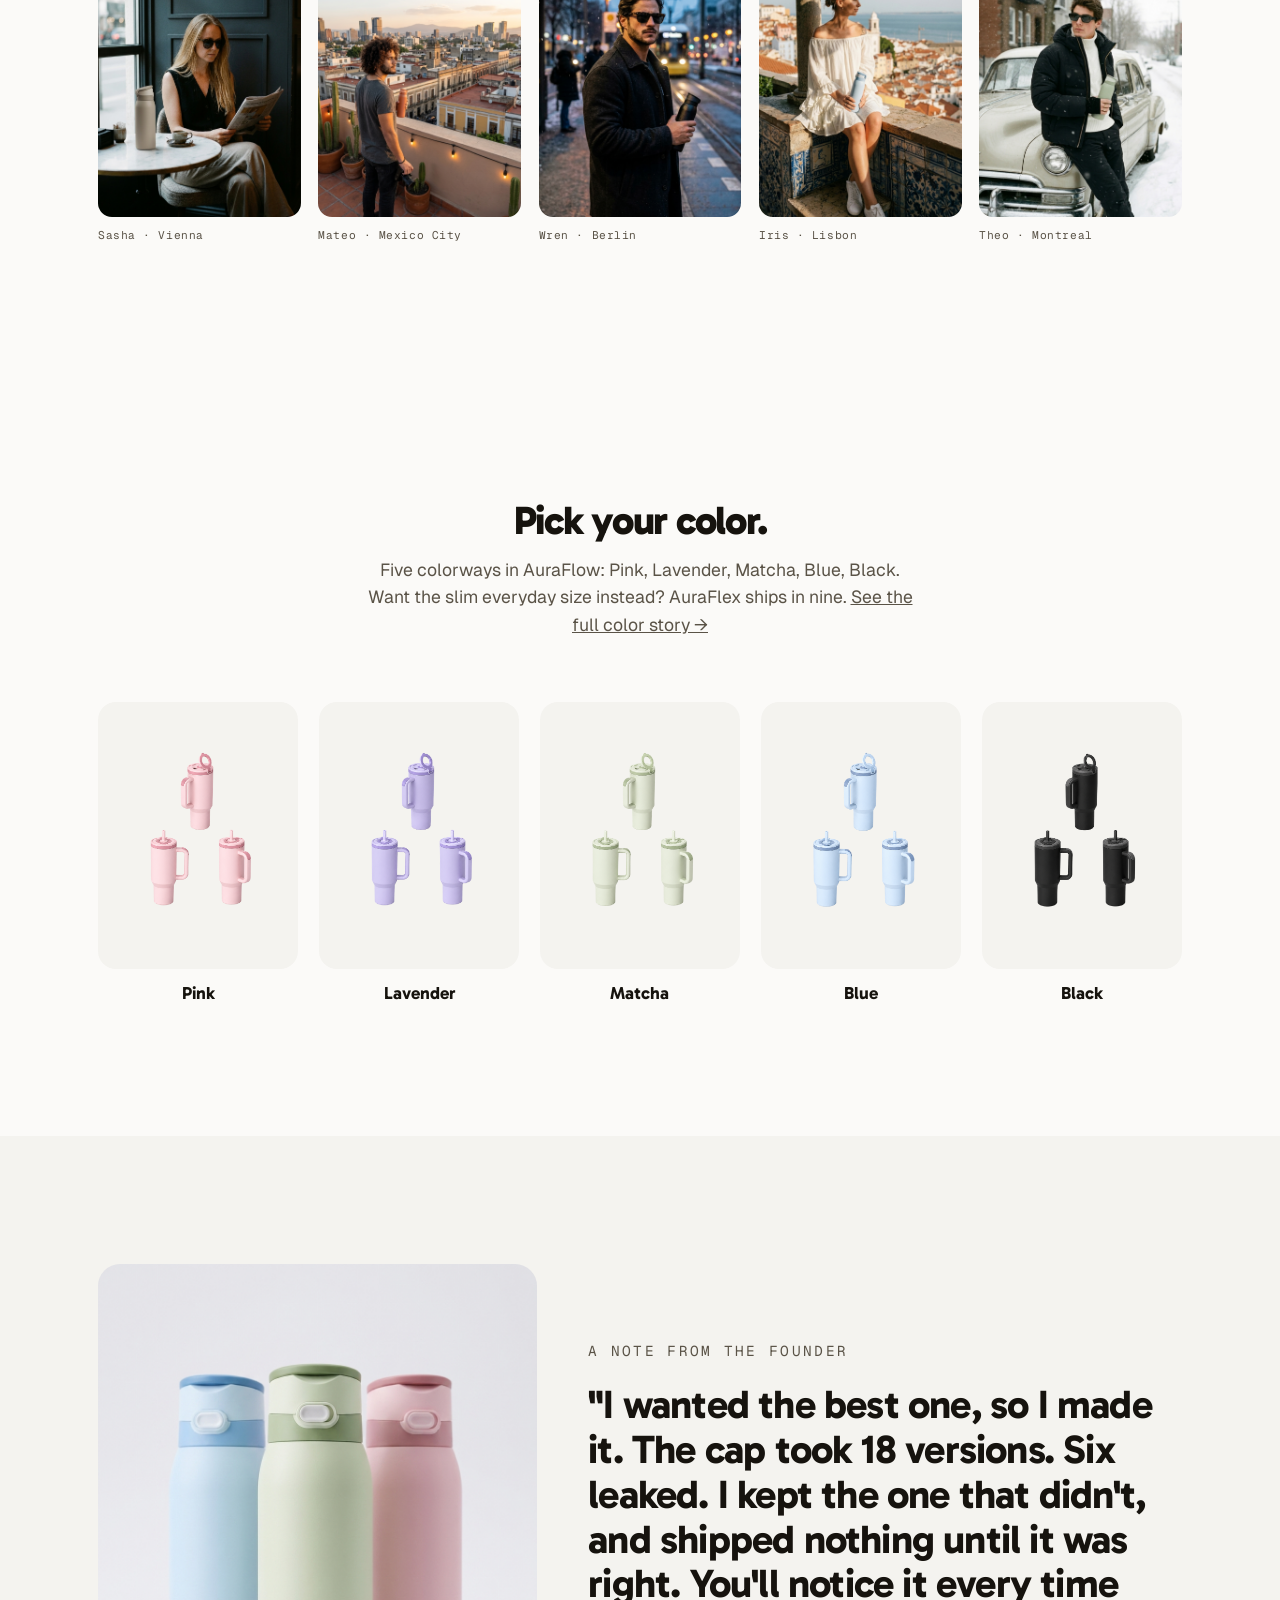
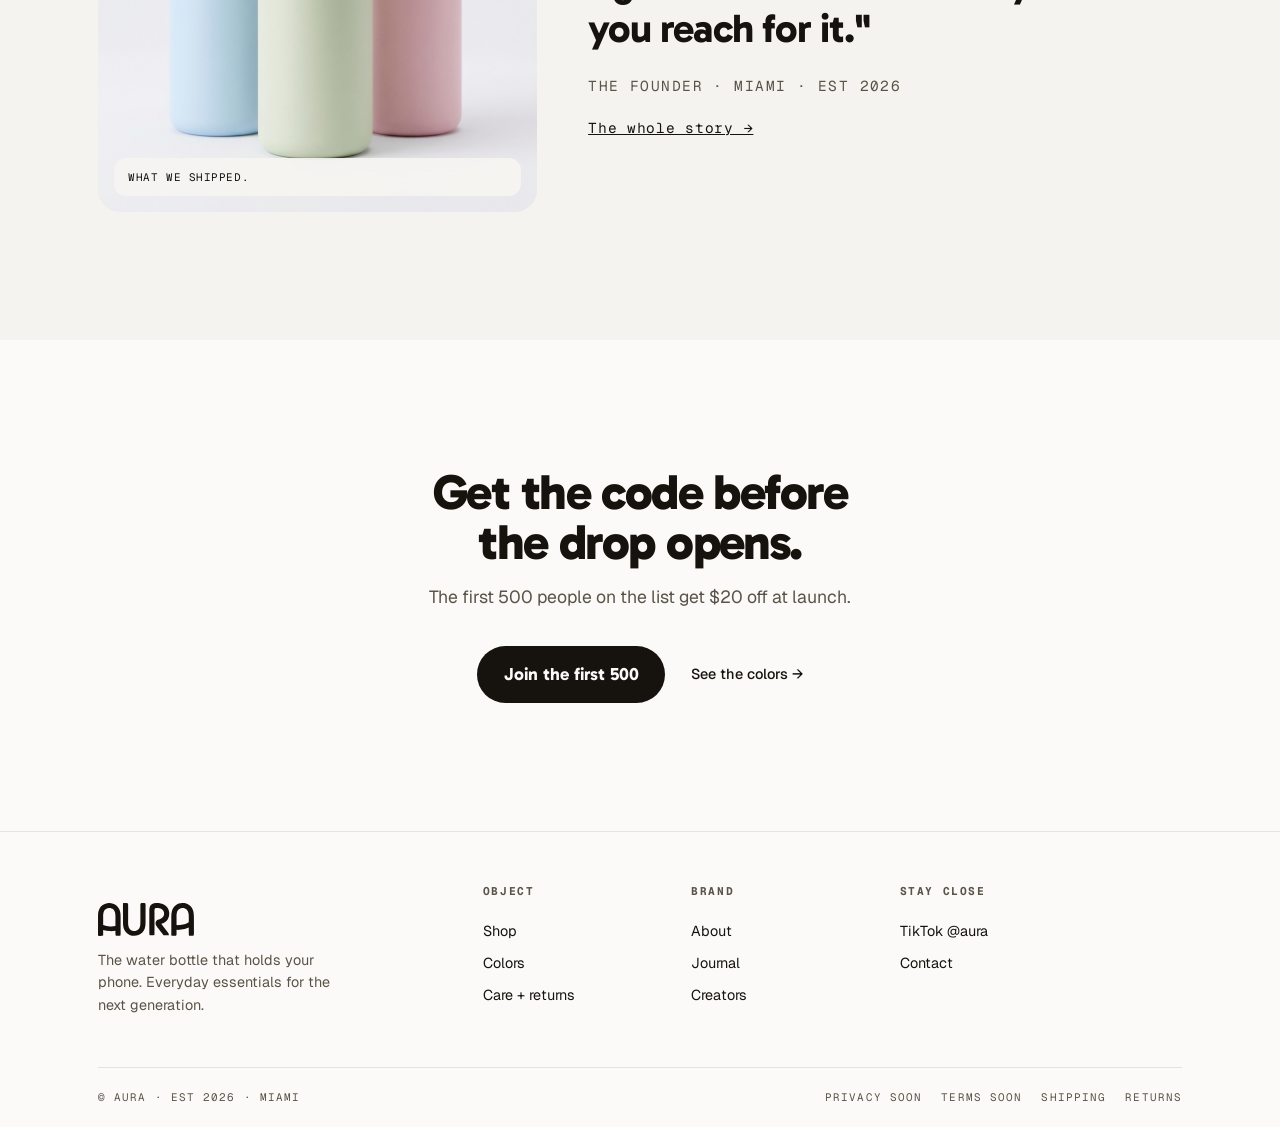
==== commit 606869e4: "copy: remove visible [VERIFY] note in cap article, align '18 versions' on home - journal-why-the-cap" ====
--- a/index.html
+++ b/index.html
@@ -177,7 +177,7 @@
     </figure>
     <div class="founder-copy">
       <span class="eyebrow">A note from the founder</span>
-      <blockquote>"I wanted the best one, so I made it. The cap took eighteen tries. Six leaked. I kept the one that didn't, and shipped nothing until it was right. You'll notice it every time you reach for it."</blockquote>
+      <blockquote>"I wanted the best one, so I made it. The cap took 18 versions. Six leaked. I kept the one that didn't, and shipped nothing until it was right. You'll notice it every time you reach for it."</blockquote>
       <div class="sig">THE FOUNDER · MIAMI · EST 2026</div>
       <a class="founder-link" href="about.html">The whole story →</a>
     </div>
--- a/assets/aura.css
+++ b/assets/aura.css
@@ -63,8 +63,8 @@
   color: var(--ink);
   font-size: 0;
   background-color: currentColor;
-  -webkit-mask: url("img/wordmark.svg") no-repeat center / contain;
-  mask: url("img/wordmark.svg") no-repeat center / contain;
+  -webkit-mask: url("[data-uri]") no-repeat center / contain;
+  mask: url("[data-uri]") no-repeat center / contain;
 }
 
 /* buttons — pill, friendly/rounded */
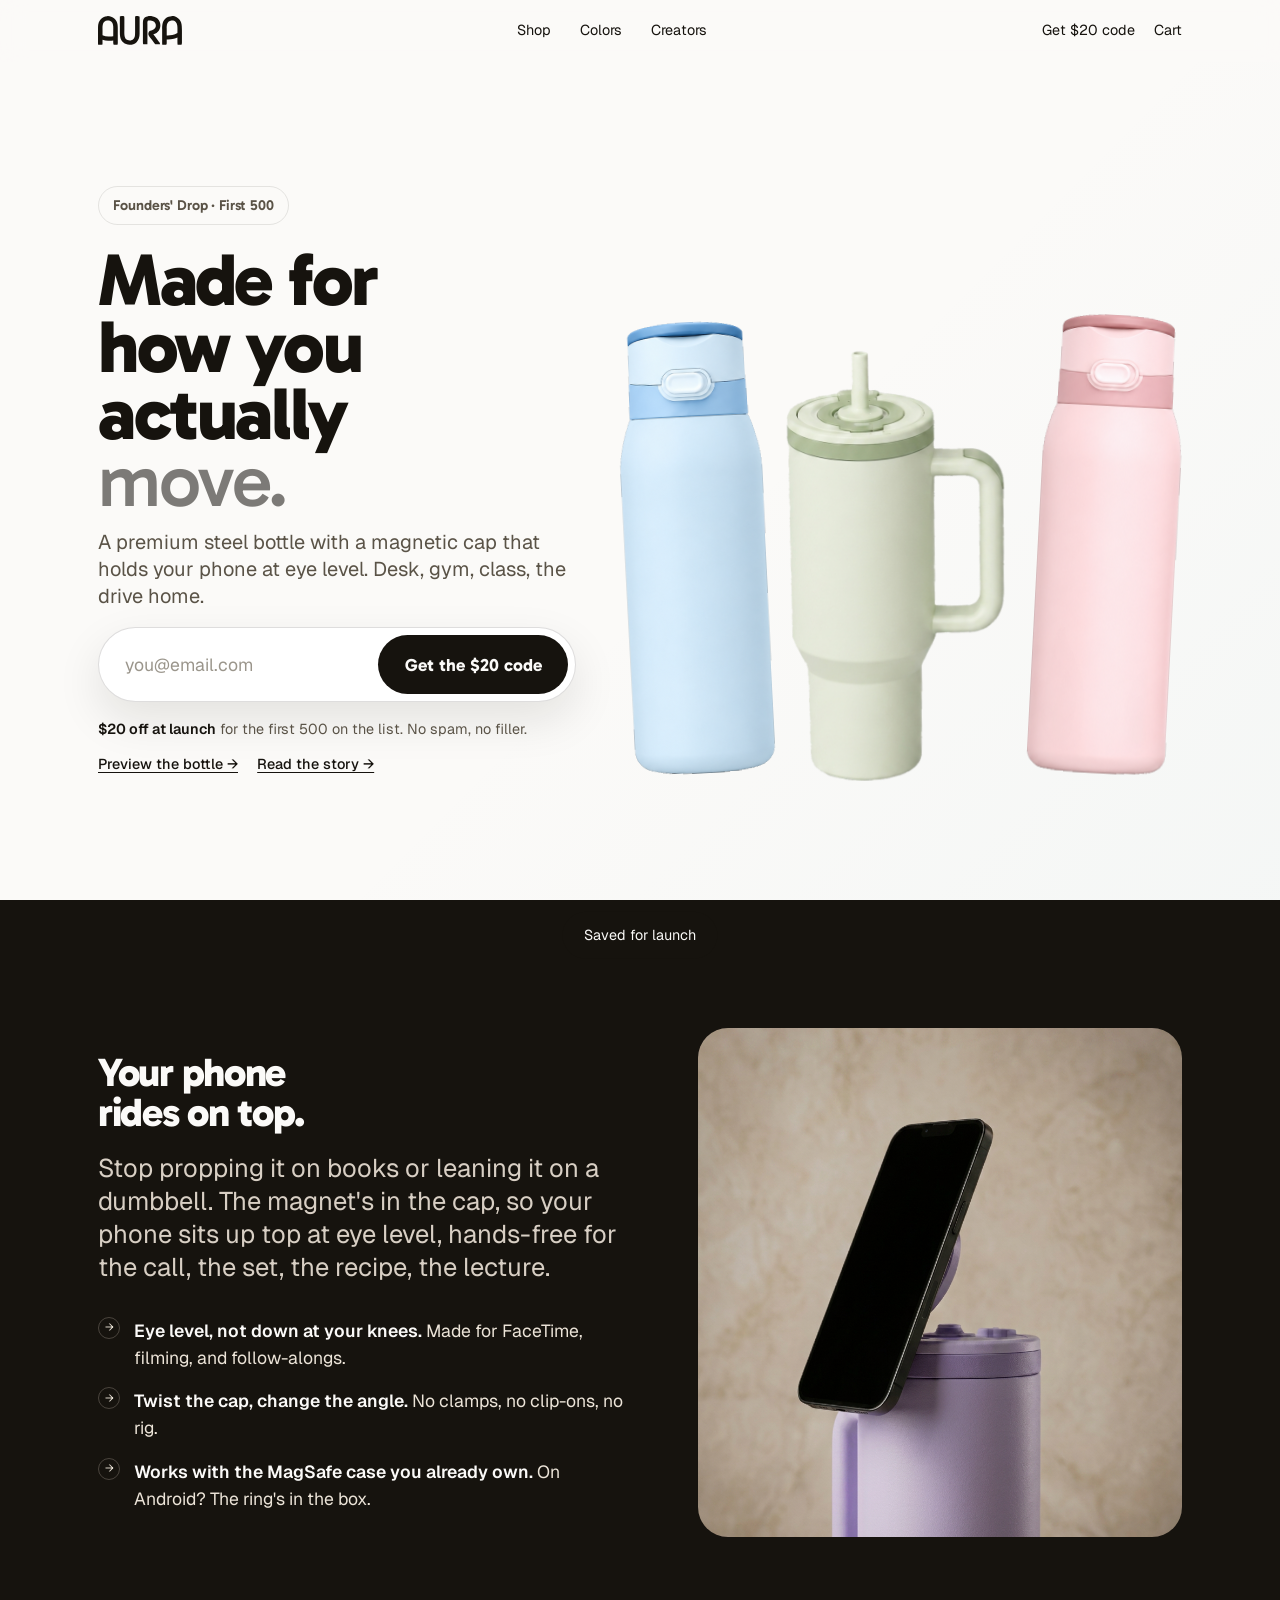
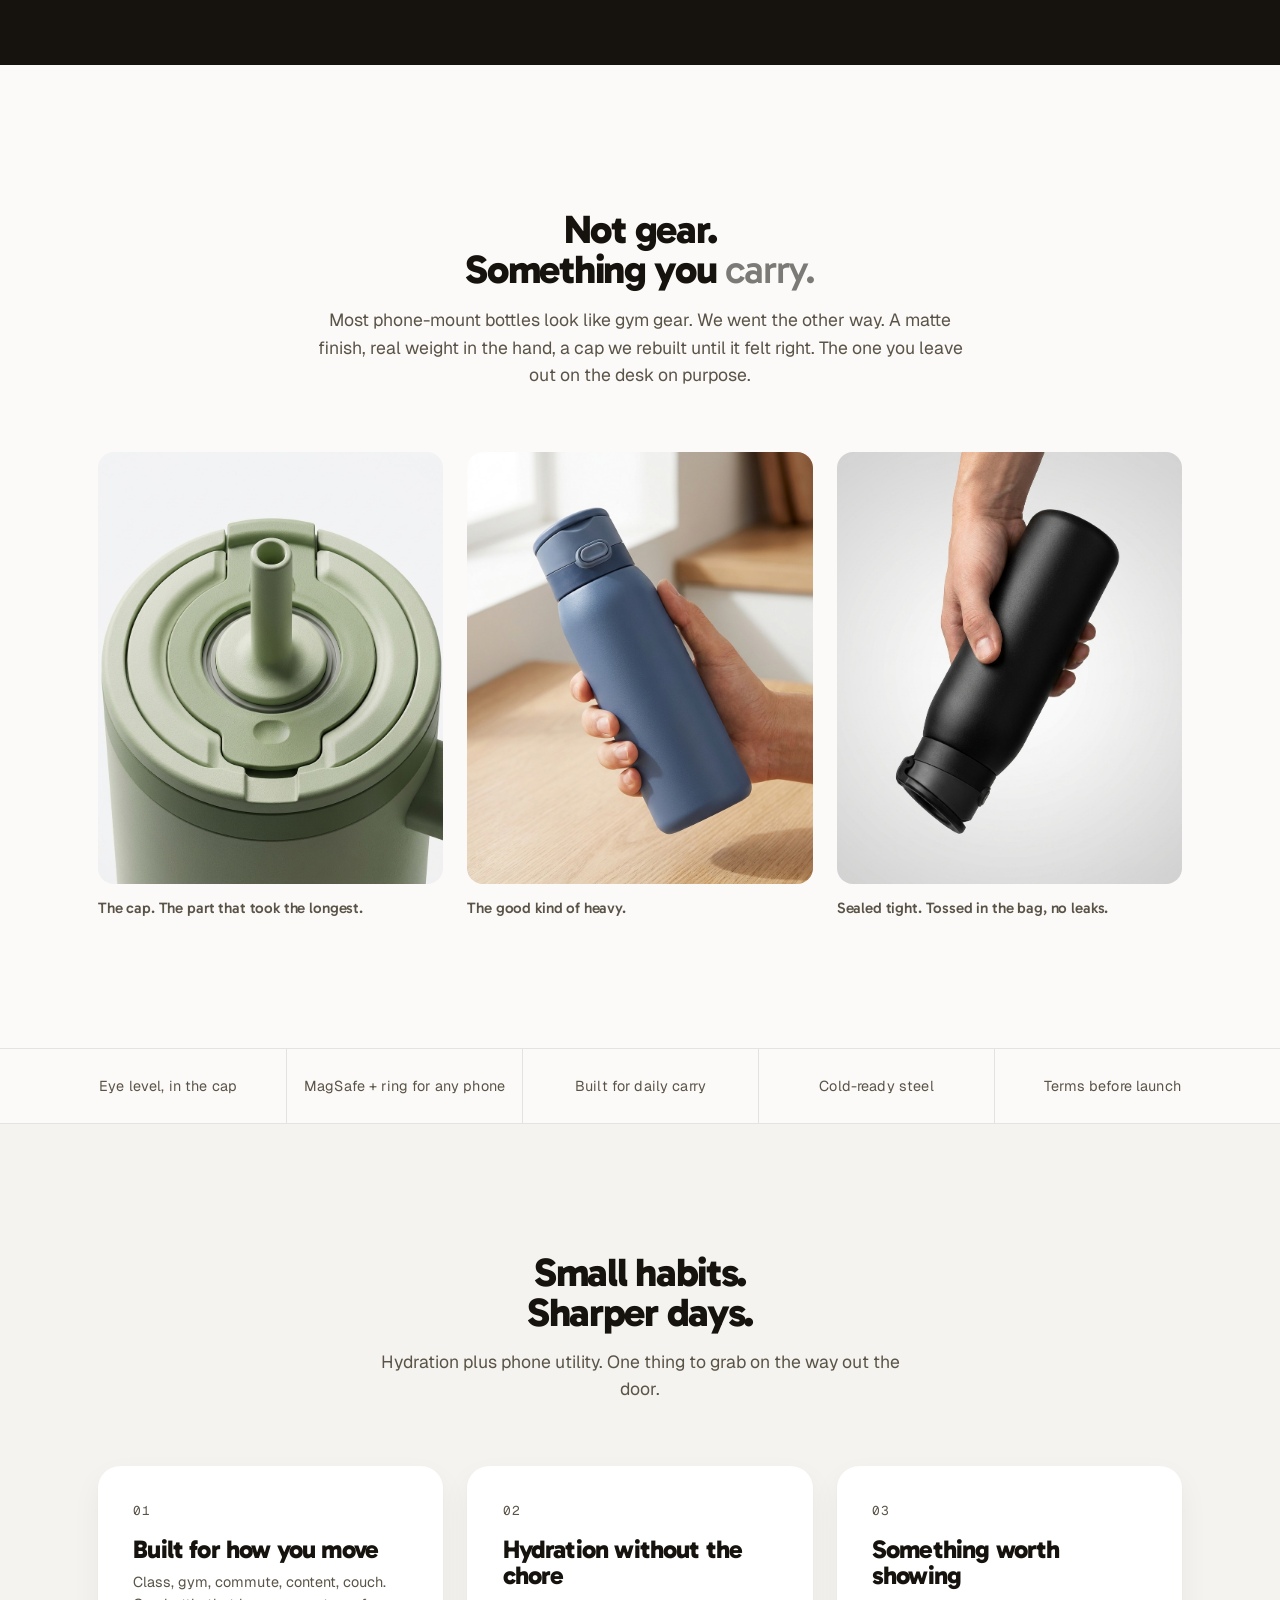
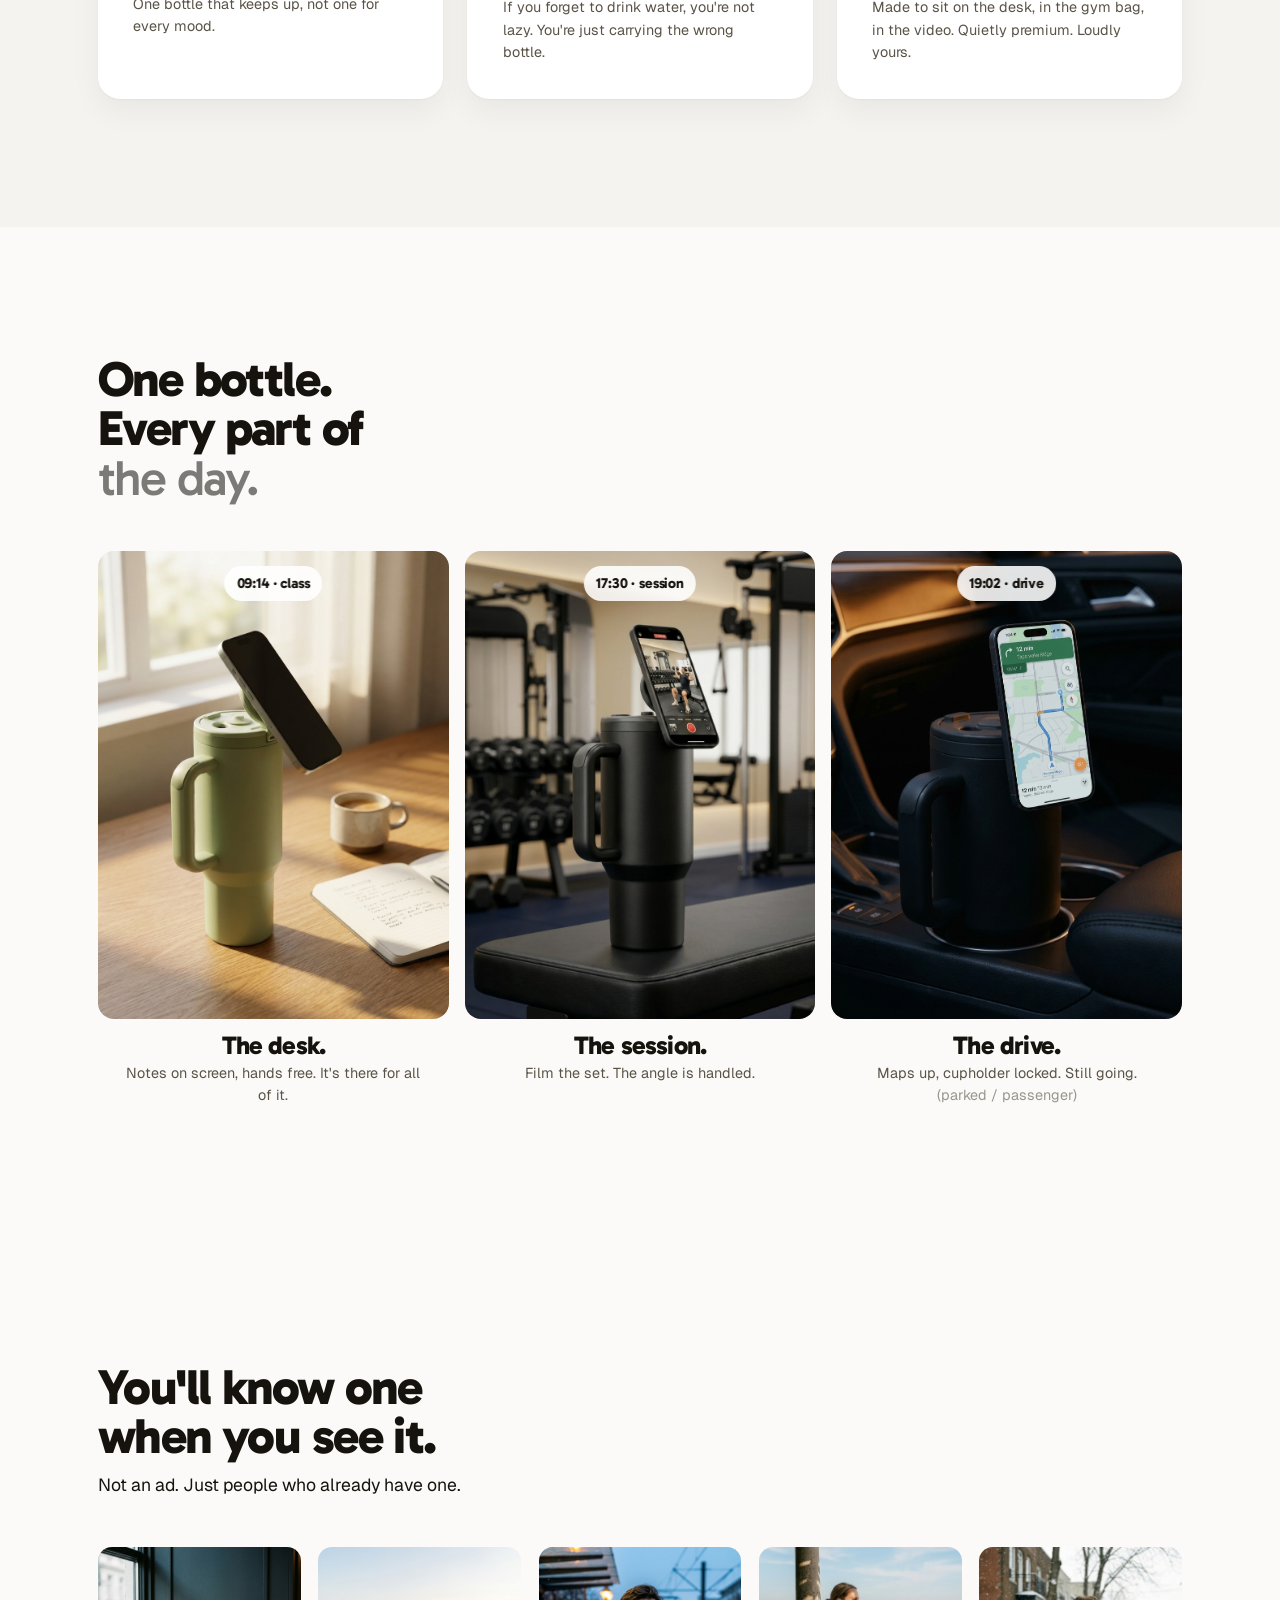
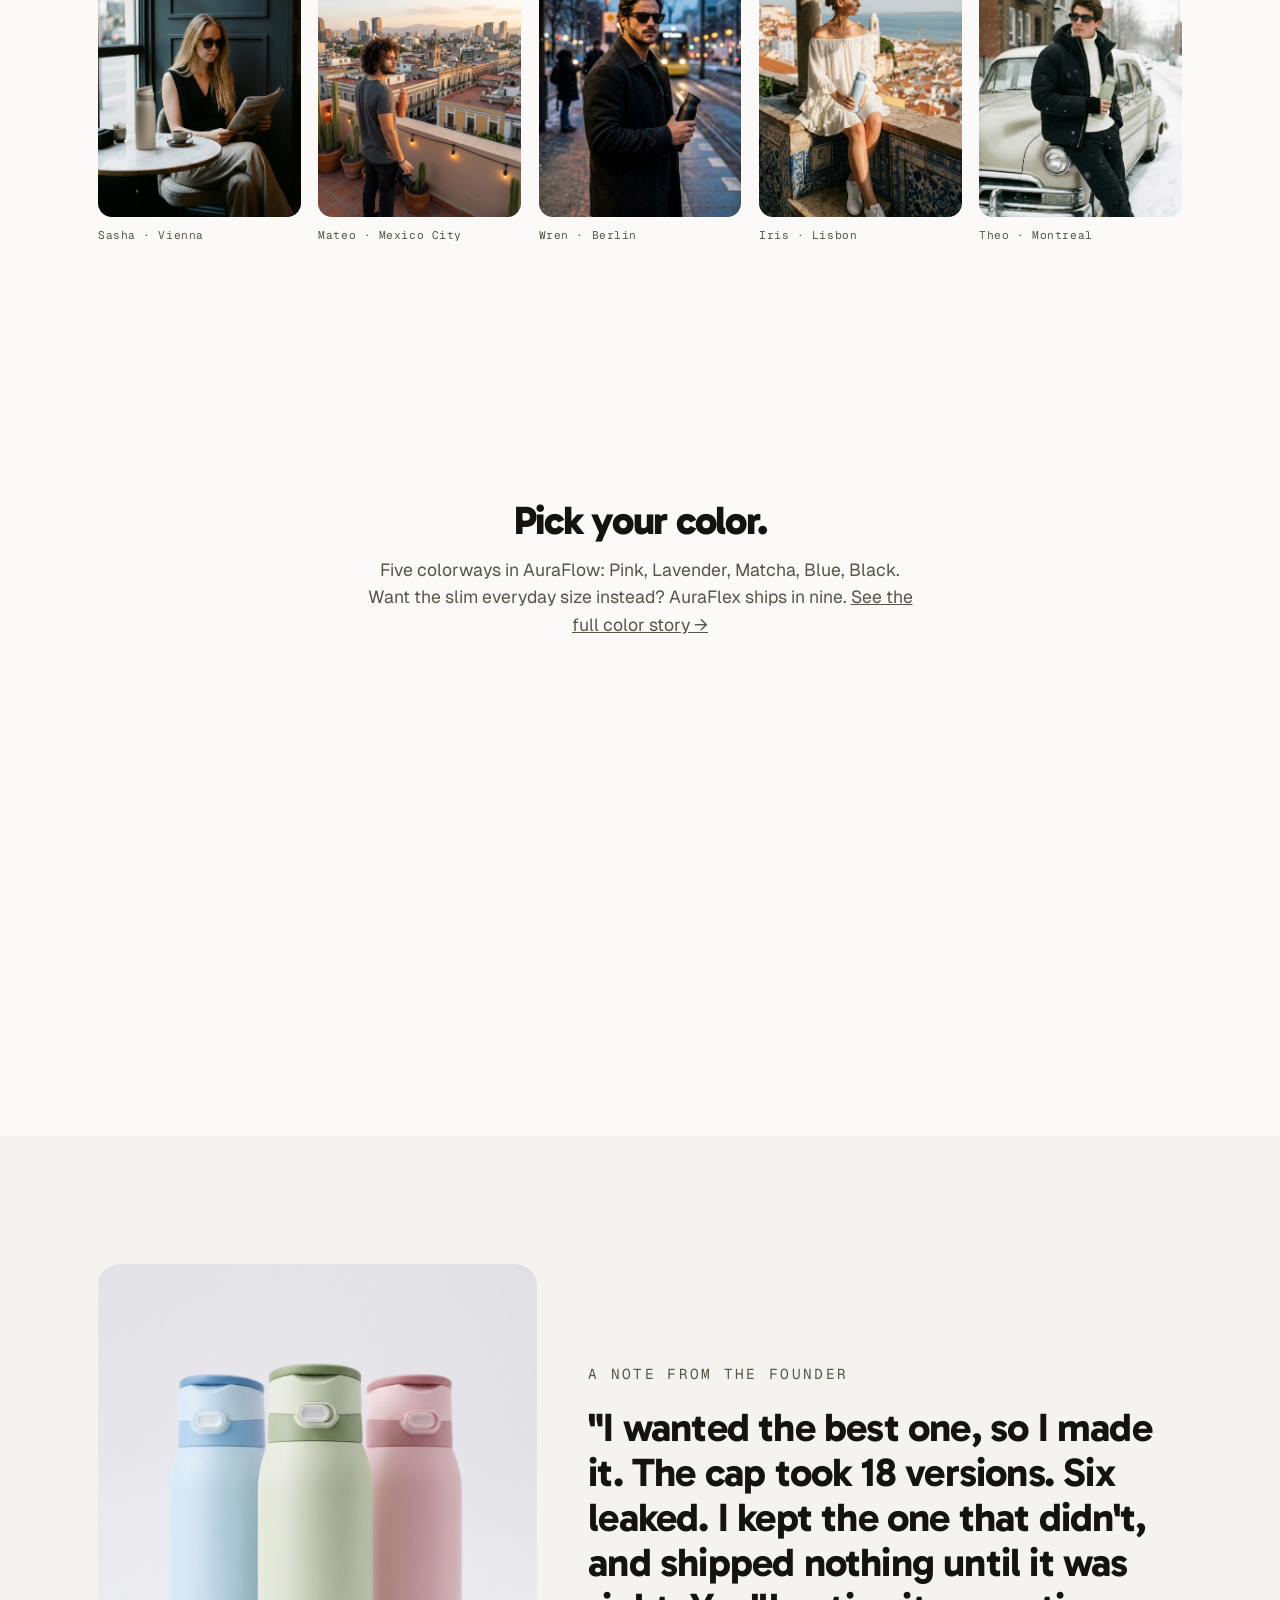
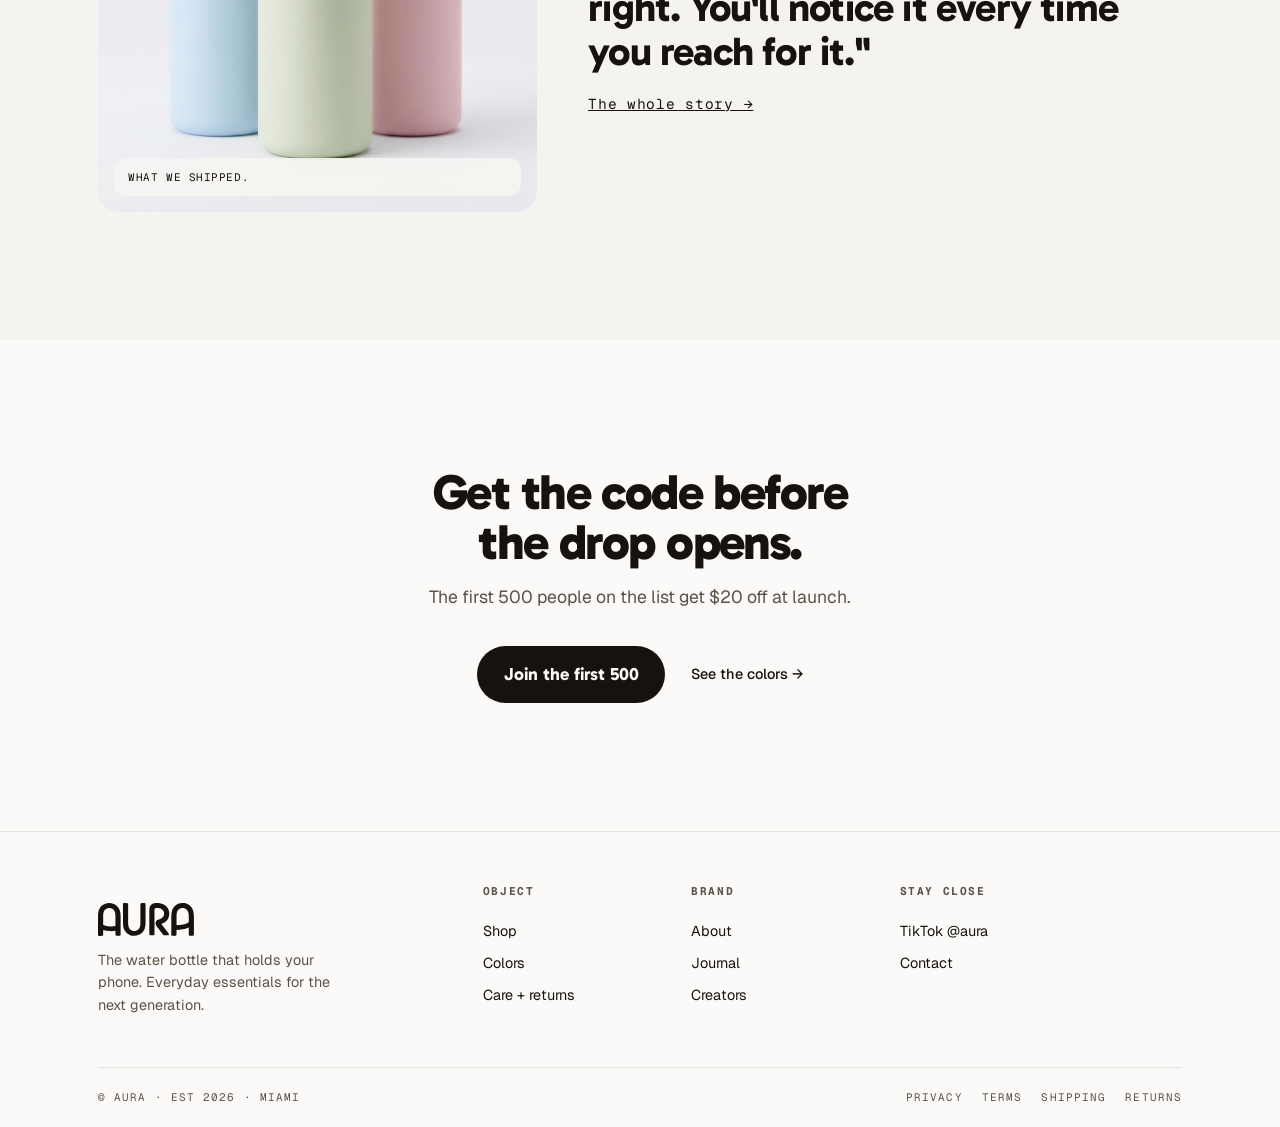
==== commit abe23ce3: "feat: contact + legal template pages, footer links, founder sig, journal image - New pages: contact." ====
--- a/index.html
+++ b/index.html
@@ -31,7 +31,7 @@
 <div class="mobile-nav" id="mobileNav">
   <div class="mobile-nav-top"><a href="index.html" class="logo">Aura</a><button class="mobile-nav-close nav-toggle" aria-label="Close menu"><svg viewBox="0 0 24 24" fill="none" stroke="currentColor" stroke-width="1.4"><path d="M6 6l12 12M18 6L6 18" stroke-linecap="round"/></svg></button></div>
   <div class="mobile-nav-links"><a href="shop.html">Shop</a><a href="colors.html">Colors</a><a href="creators.html">Creators</a><a href="cart.html">Cart</a></div>
-  <div class="mobile-nav-foot"><a href="index.html#waitlist">Get $20 code</a><a href="https://www.tiktok.com/@aura">TikTok @aura</a><a href="about.html">Contact</a></div>
+  <div class="mobile-nav-foot"><a href="index.html#waitlist">Get $20 code</a><a href="https://www.tiktok.com/@aura">TikTok @aura</a><a href="contact.html">Contact</a></div>
 </div>
 
 <!-- ===== HERO ===== -->
@@ -178,7 +178,6 @@
     <div class="founder-copy">
       <span class="eyebrow">A note from the founder</span>
       <blockquote>"I wanted the best one, so I made it. The cap took 18 versions. Six leaked. I kept the one that didn't, and shipped nothing until it was right. You'll notice it every time you reach for it."</blockquote>
-      <div class="sig">THE FOUNDER · MIAMI · EST 2026</div>
       <a class="founder-link" href="about.html">The whole story →</a>
     </div>
   </div>
@@ -206,9 +205,9 @@
       </div>
       <div class="foot-col"><h4>Object</h4><a href="shop.html">Shop</a><a href="colors.html">Colors</a><a href="shop.html#care">Care + returns</a></div>
       <div class="foot-col"><h4>Brand</h4><a href="about.html">About</a><a href="journal.html">Journal</a><a href="creators.html">Creators</a></div>
-      <div class="foot-col"><h4>Stay close</h4><a href="https://www.tiktok.com/@aura">TikTok @aura</a><a href="about.html">Contact</a></div>
-    </div>
-    <div class="foot-bottom"><span>© Aura · EST 2026 · Miami</span><span class="links"><span>Privacy soon</span><span>Terms soon</span><a href="shop.html#care">Shipping</a><a href="shop.html#care">Returns</a></span></div>
+      <div class="foot-col"><h4>Stay close</h4><a href="https://www.tiktok.com/@aura">TikTok @aura</a><a href="contact.html">Contact</a></div>
+    </div>
+    <div class="foot-bottom"><span>© Aura · EST 2026 · Miami</span><span class="links"><a href="privacy.html">Privacy</a><a href="terms.html">Terms</a><a href="shipping.html">Shipping</a><a href="returns.html">Returns</a></span></div>
   </div>
 </footer>
 
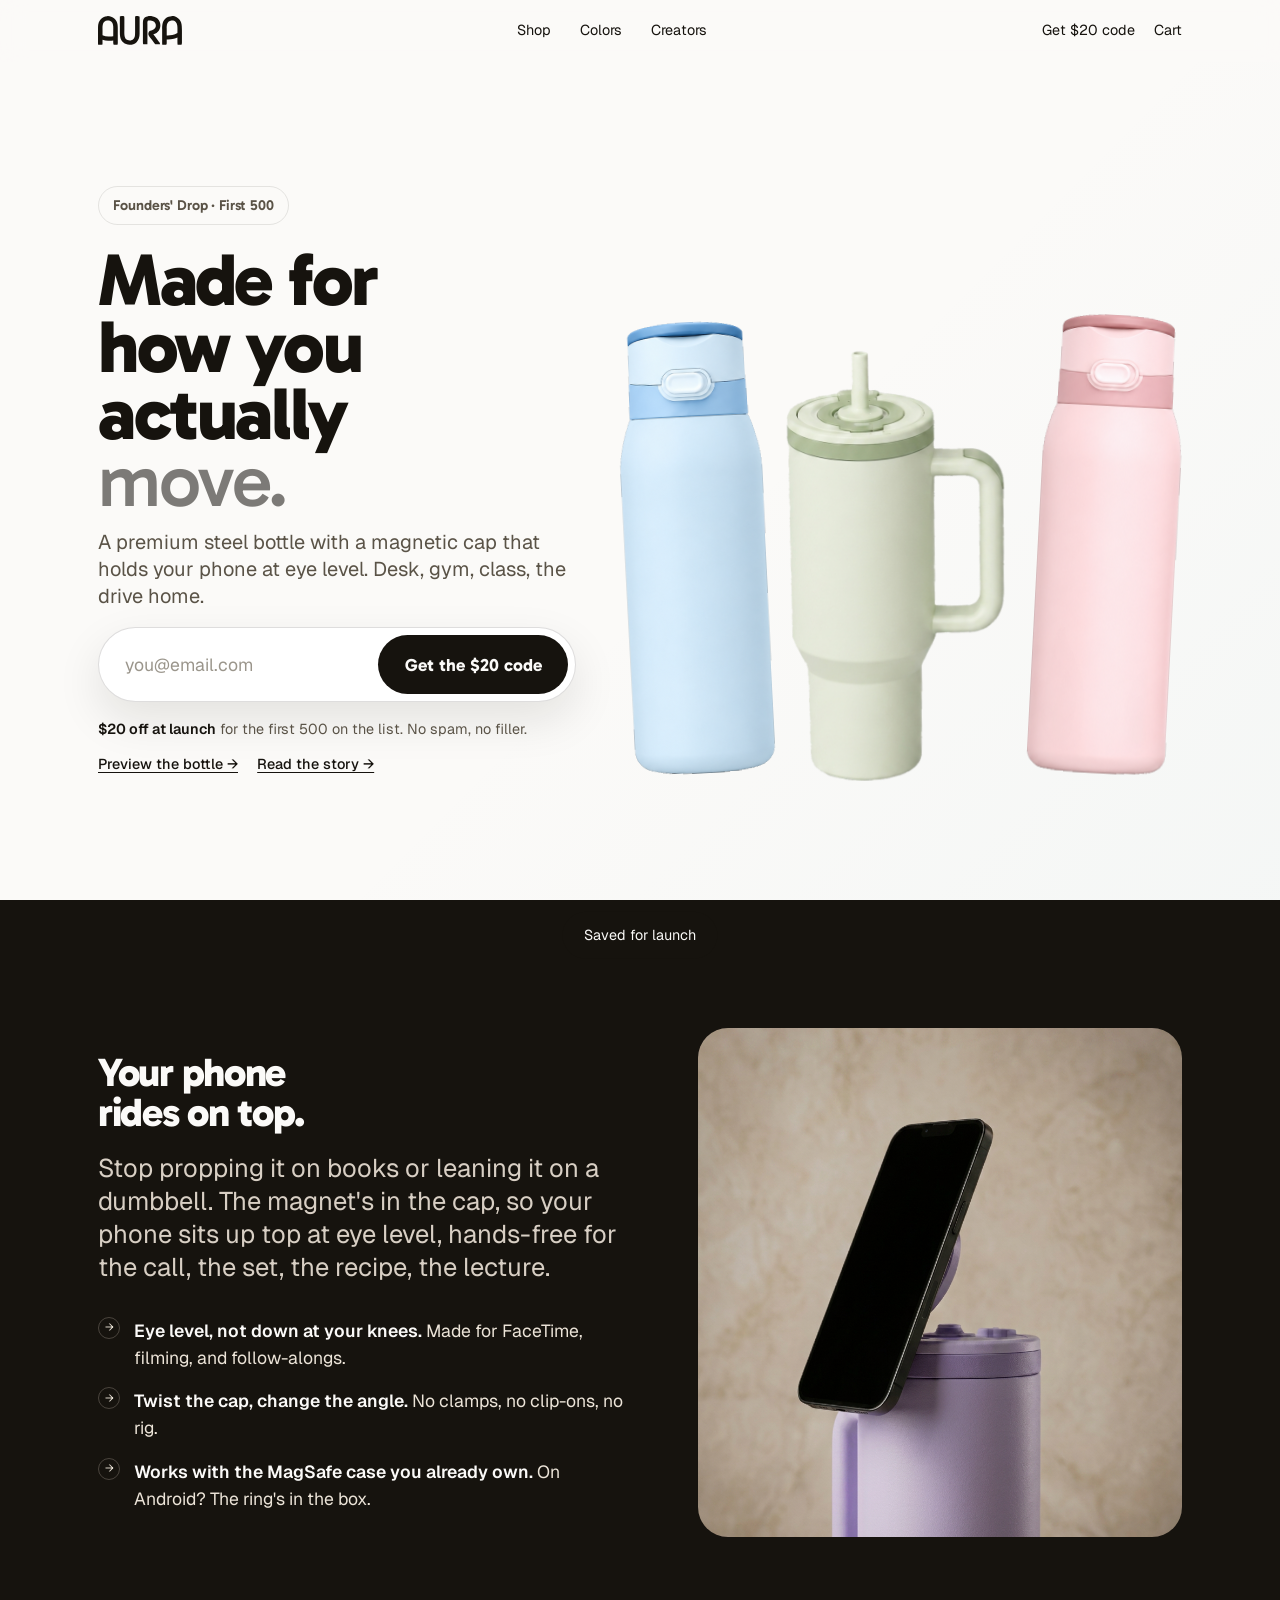
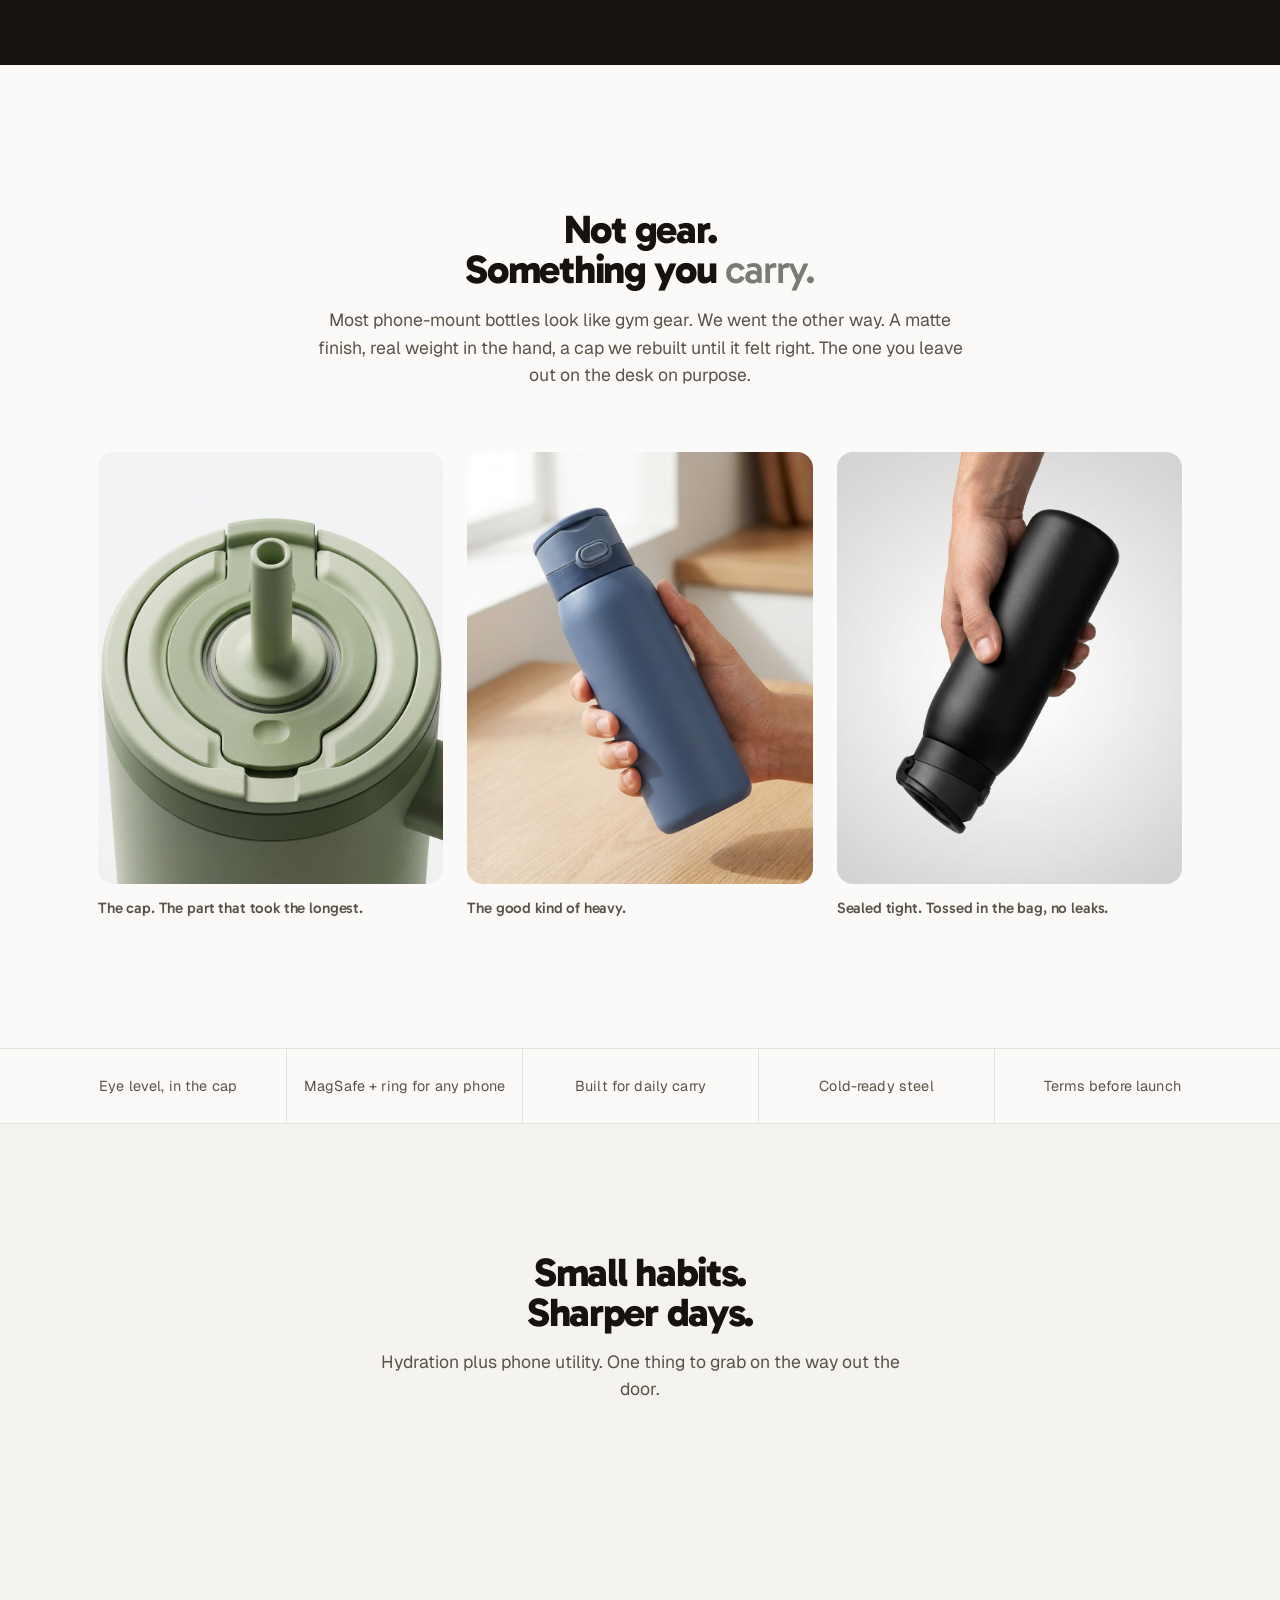
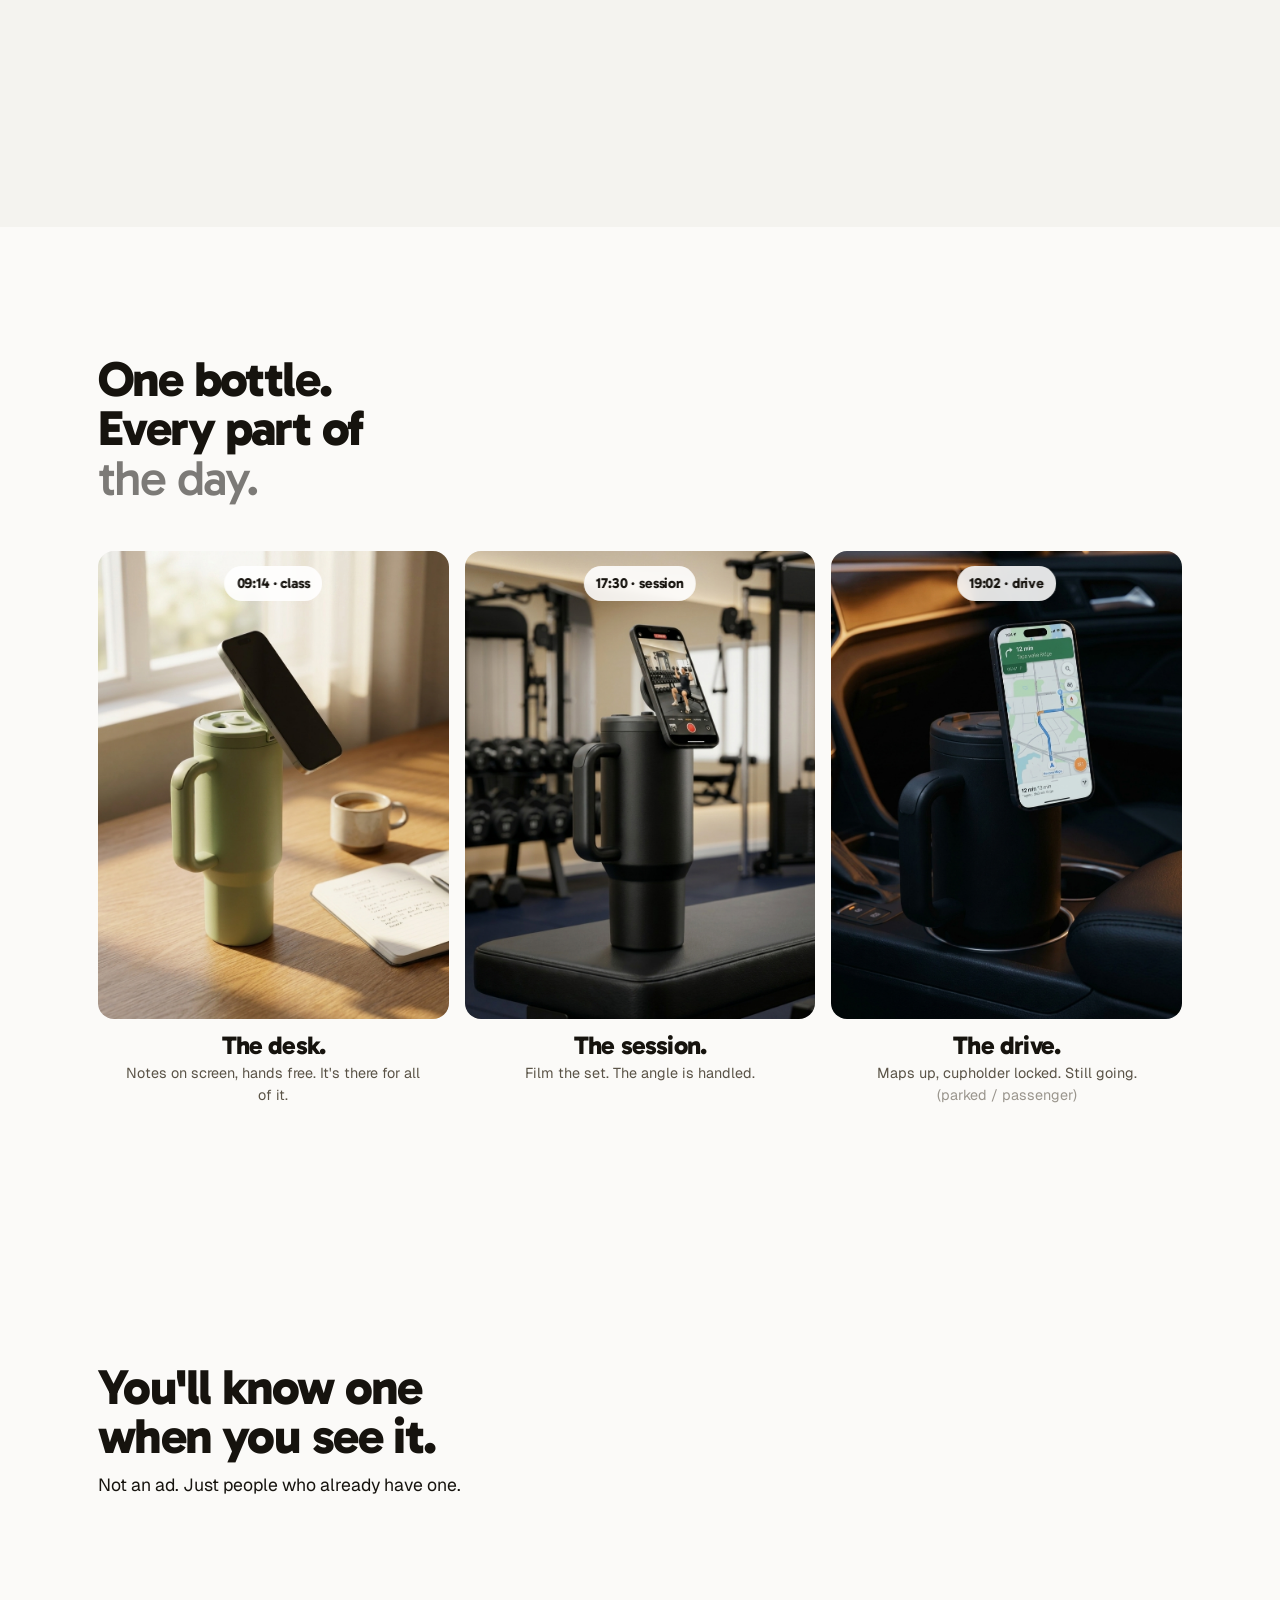
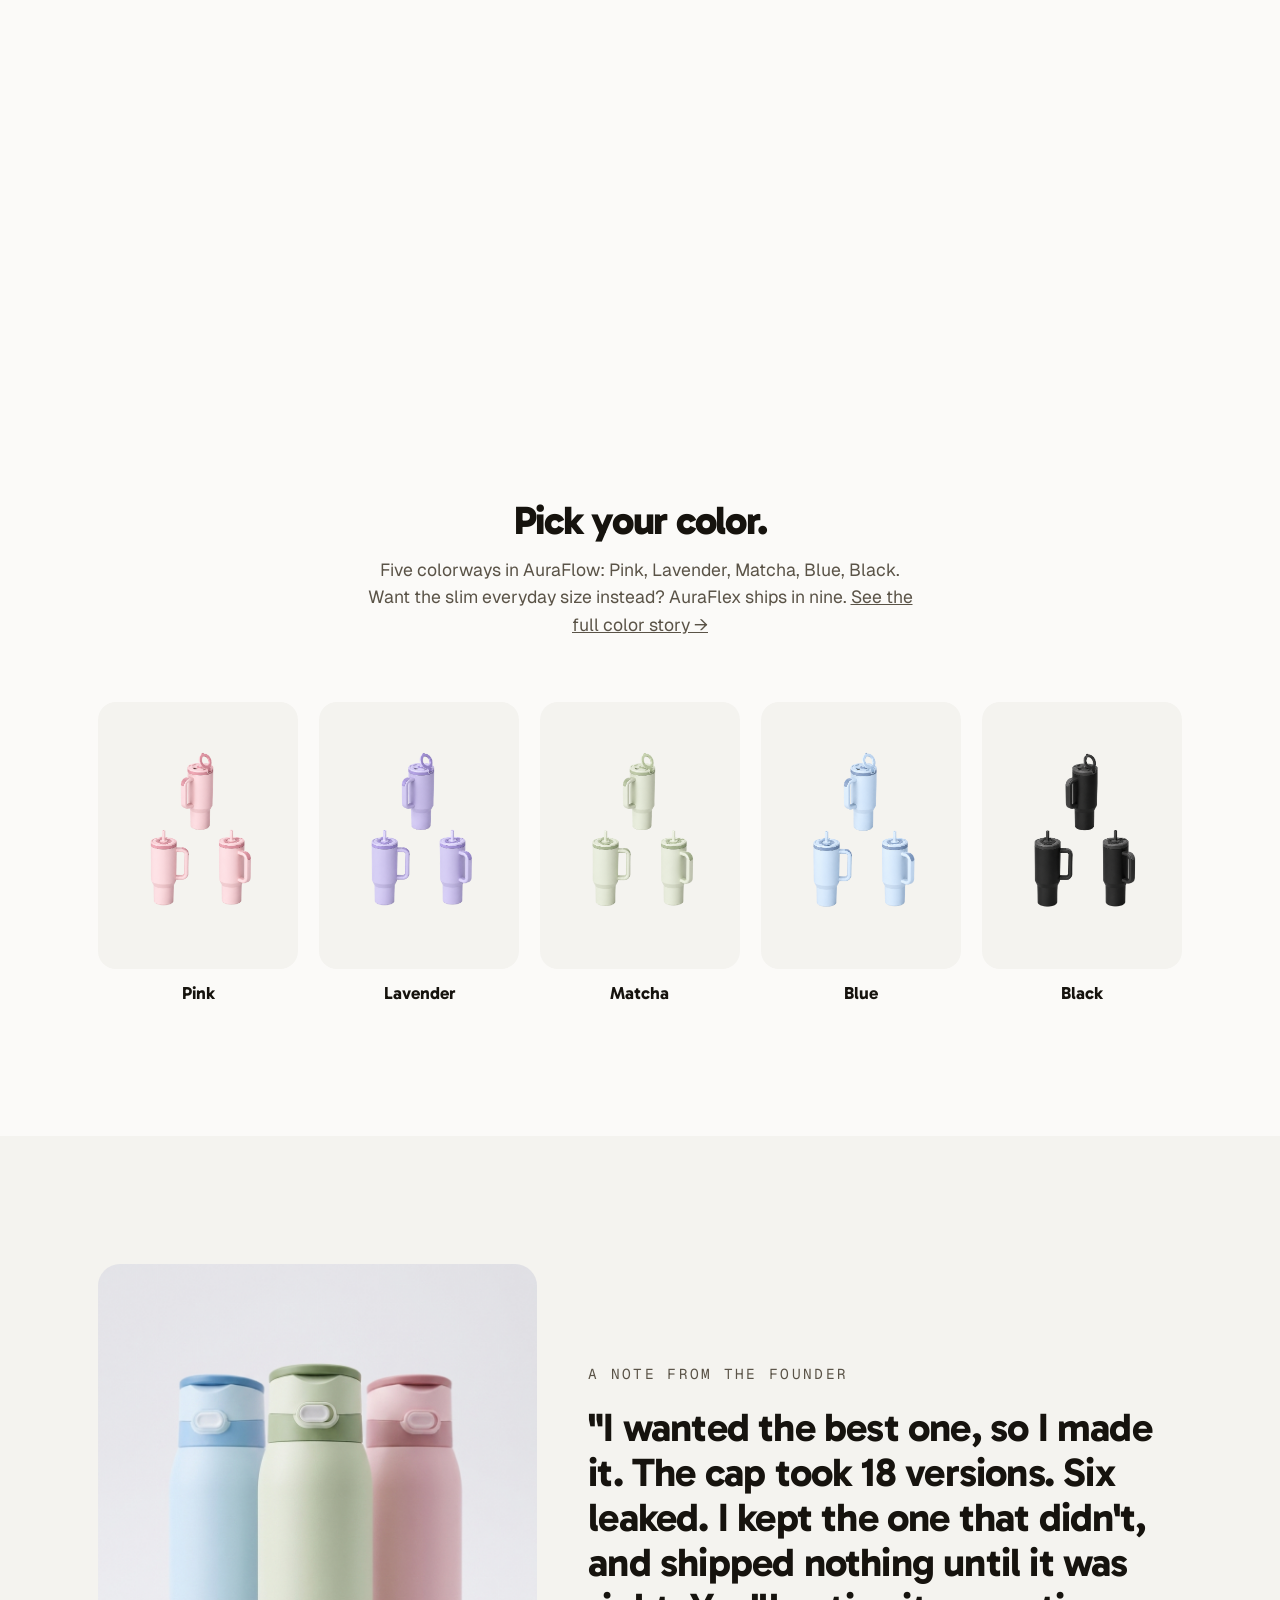
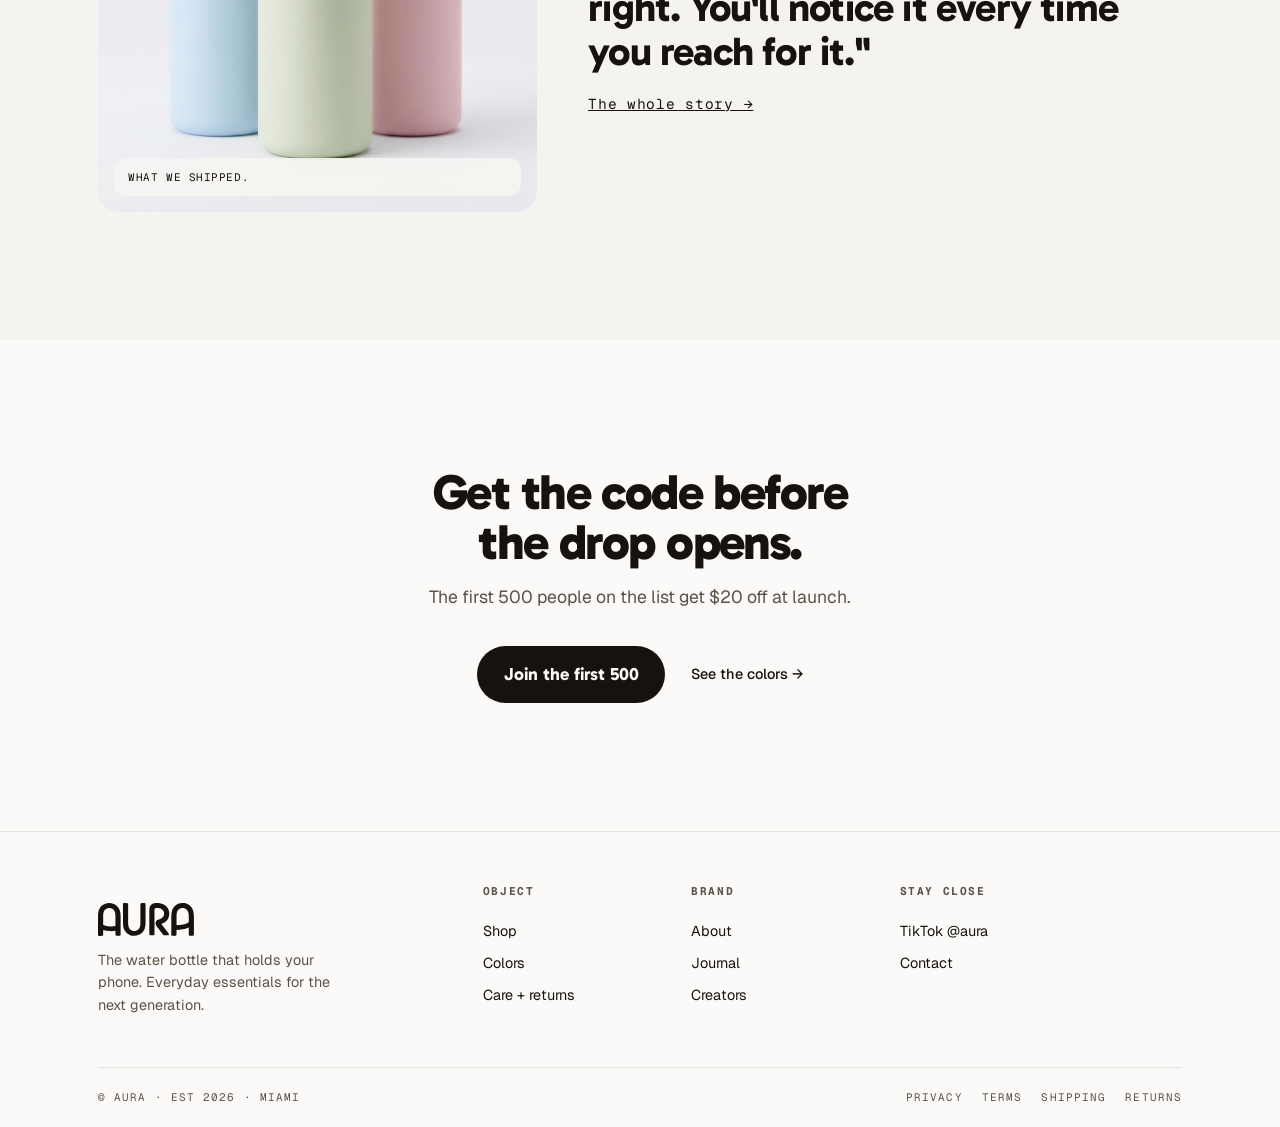
==== commit 984e7903: "fix: restore example email, add about section spacing, link Care+returns - Keep hello@aura.com as an" ====
--- a/index.html
+++ b/index.html
@@ -203,7 +203,7 @@
         <a href="index.html" class="logo">Aura</a>
         <p class="note">The water bottle that holds your phone. Everyday essentials for the next generation.</p>
       </div>
-      <div class="foot-col"><h4>Object</h4><a href="shop.html">Shop</a><a href="colors.html">Colors</a><a href="shop.html#care">Care + returns</a></div>
+      <div class="foot-col"><h4>Object</h4><a href="shop.html">Shop</a><a href="colors.html">Colors</a><a href="returns.html">Care + returns</a></div>
       <div class="foot-col"><h4>Brand</h4><a href="about.html">About</a><a href="journal.html">Journal</a><a href="creators.html">Creators</a></div>
       <div class="foot-col"><h4>Stay close</h4><a href="https://www.tiktok.com/@aura">TikTok @aura</a><a href="contact.html">Contact</a></div>
     </div>
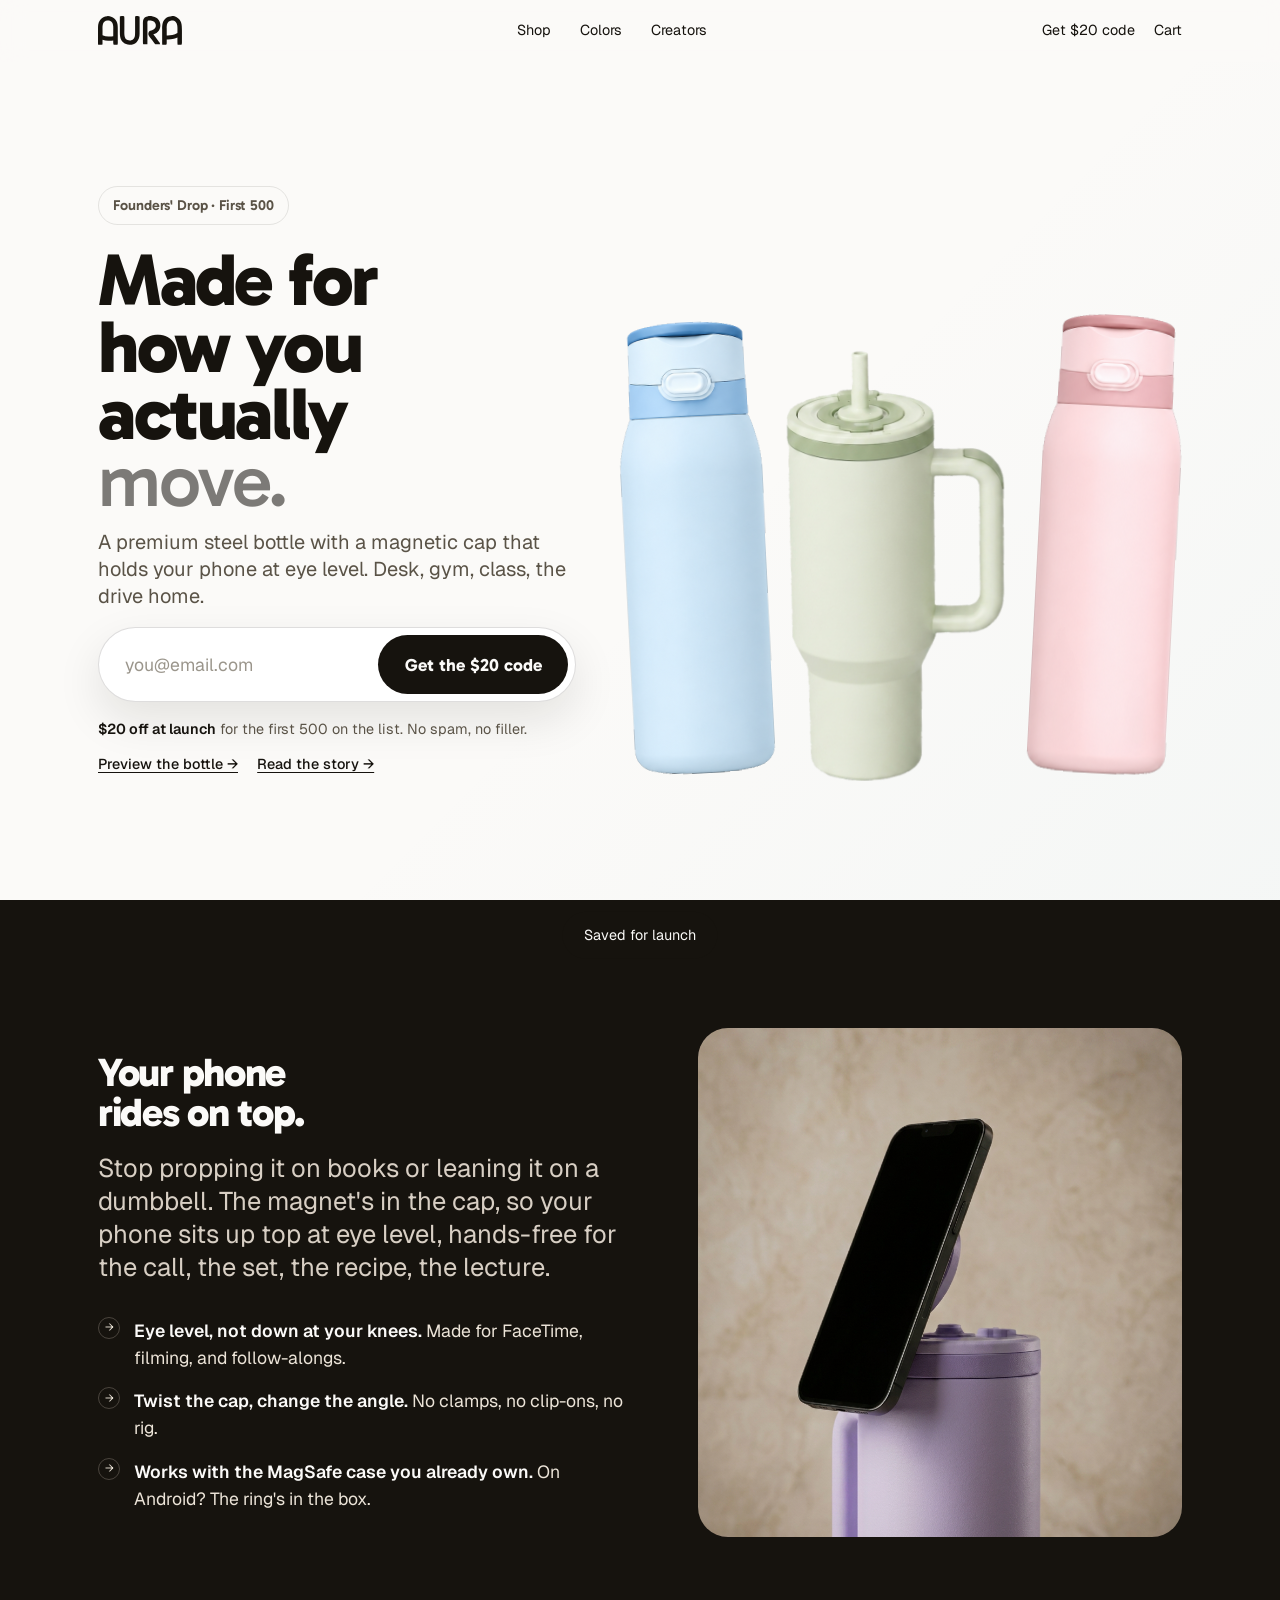
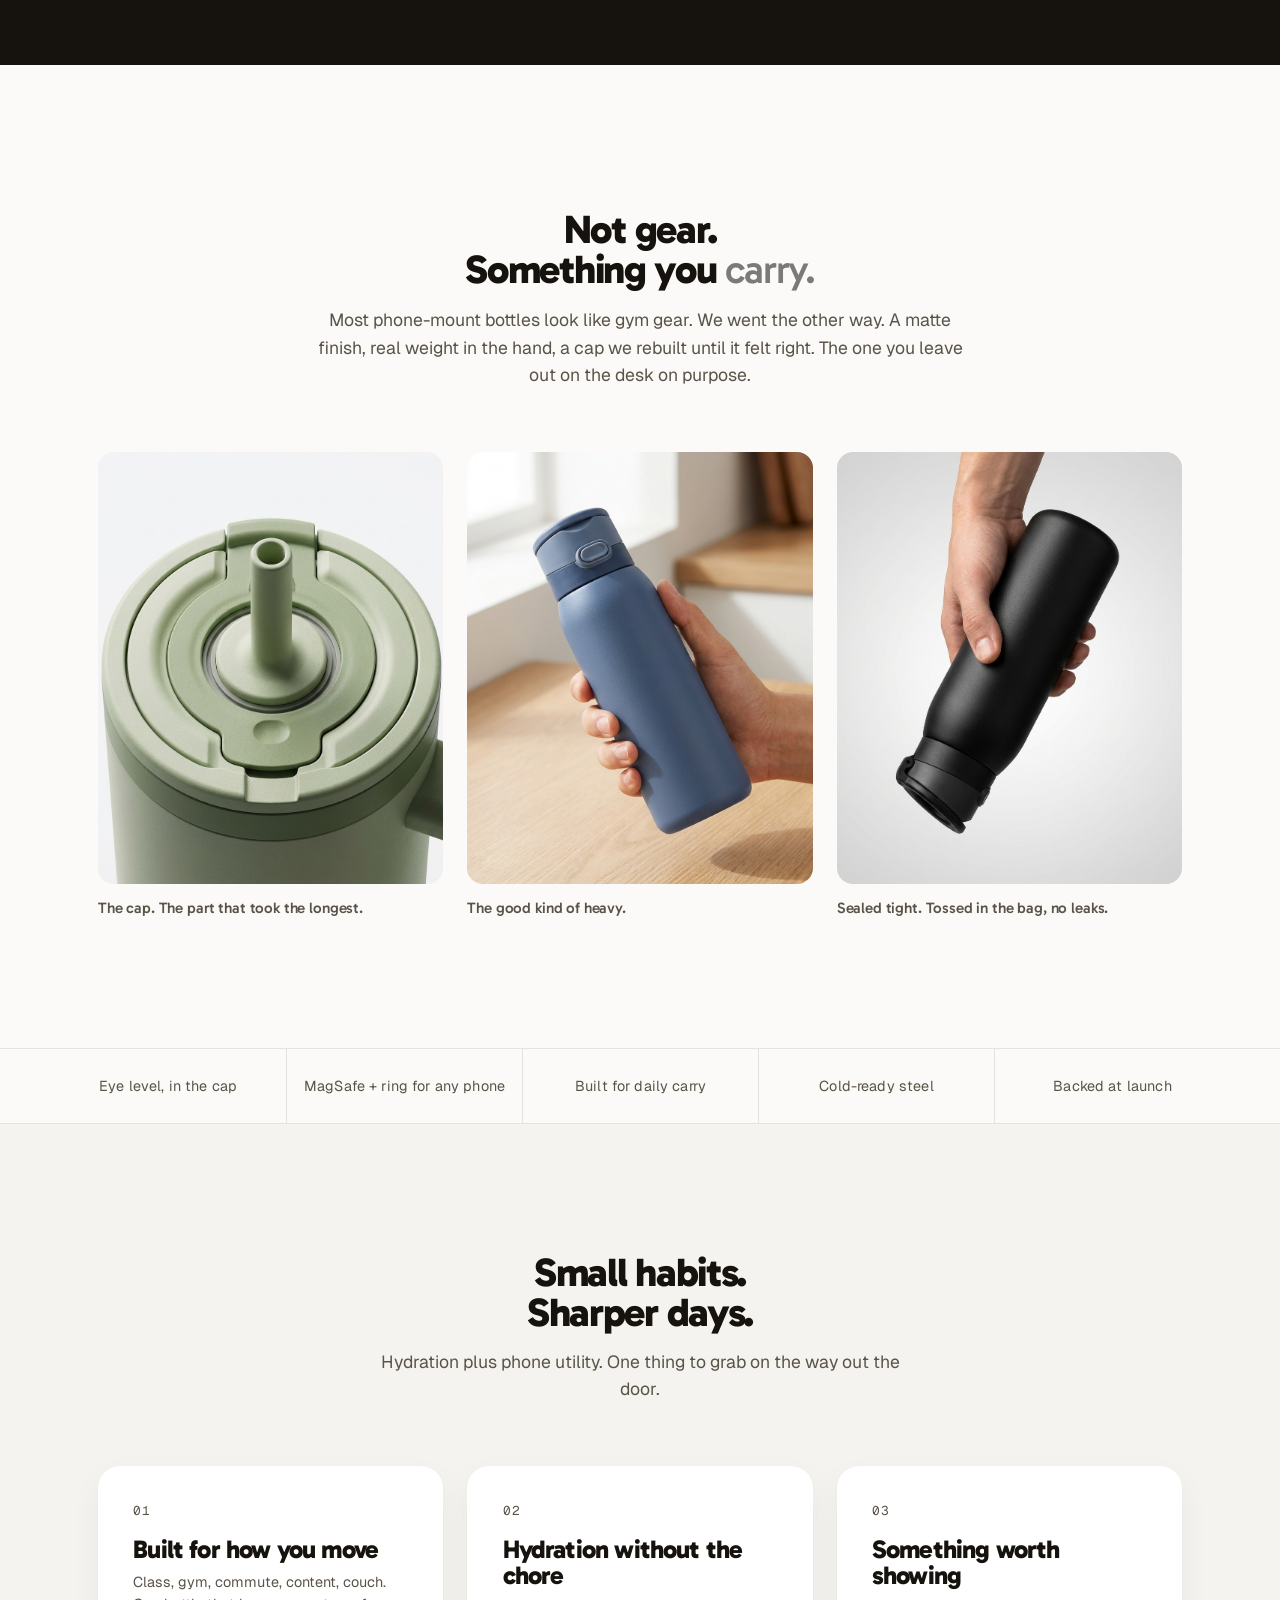
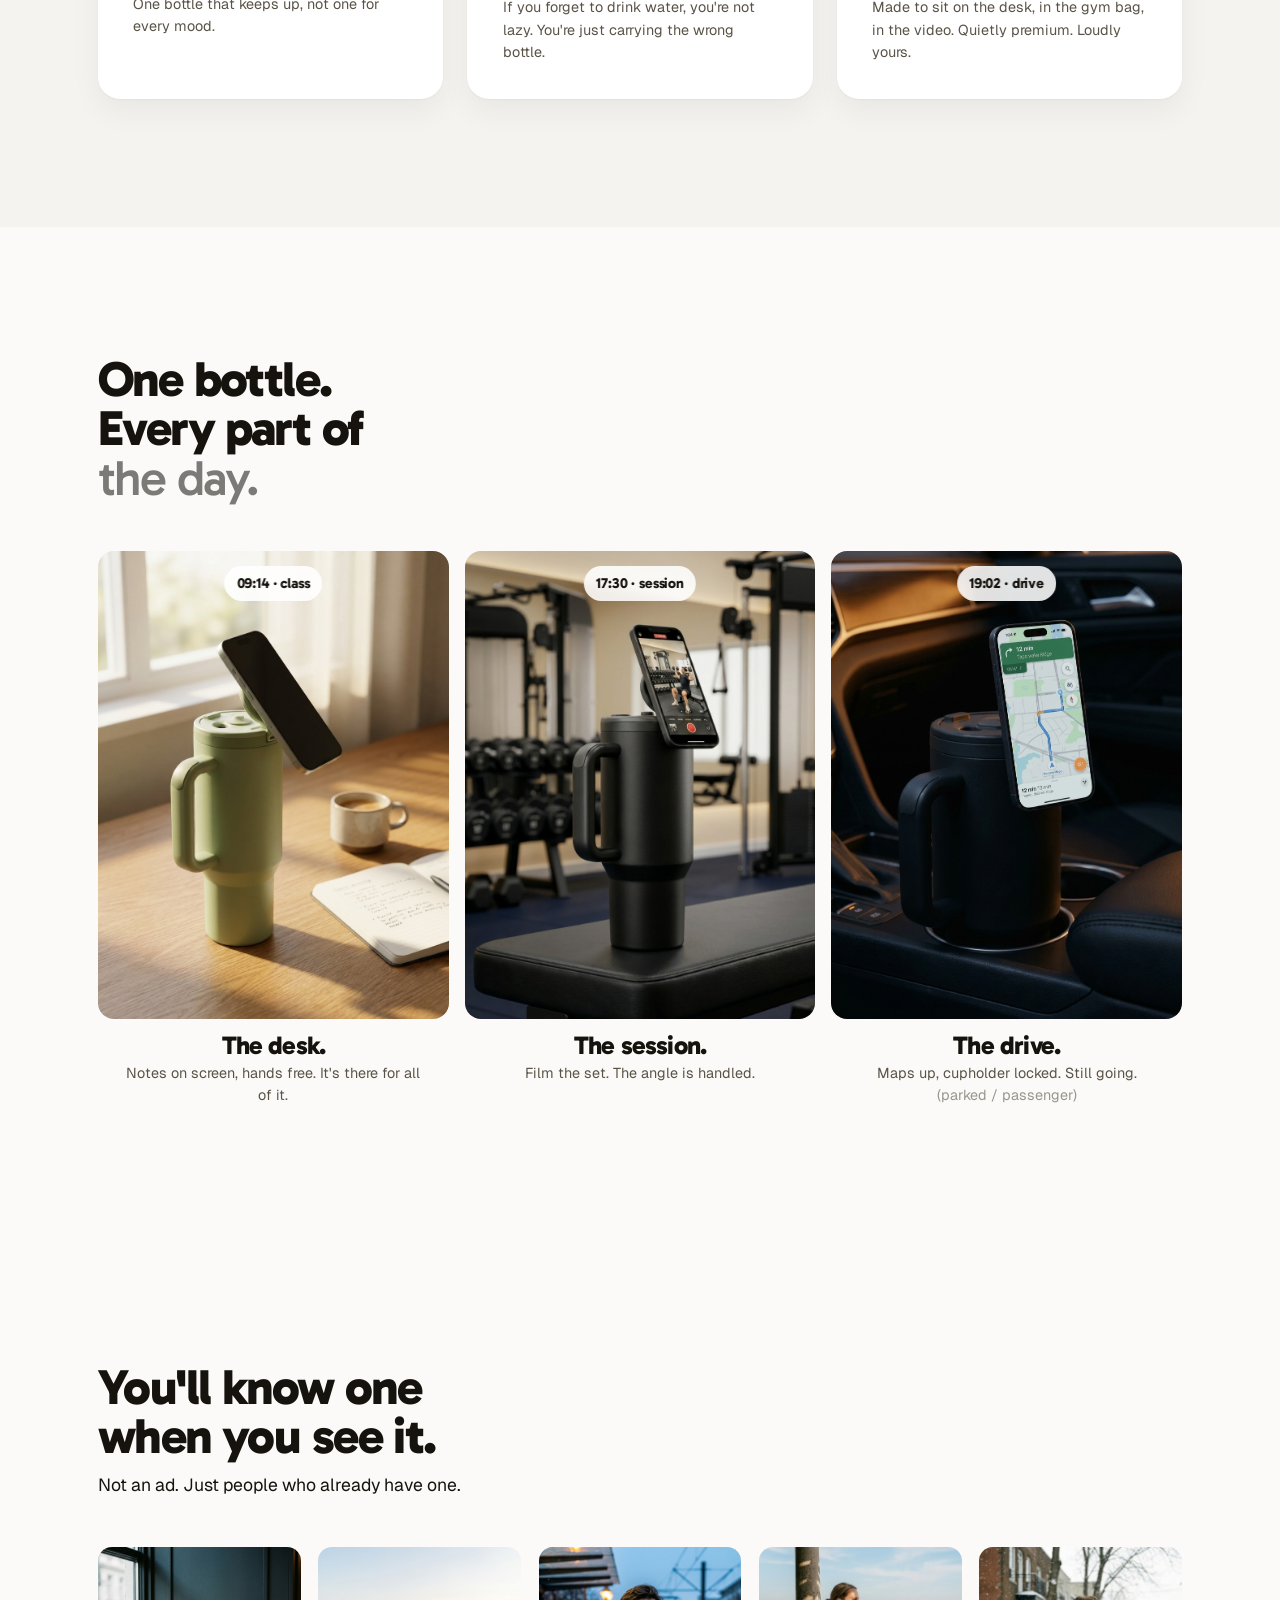
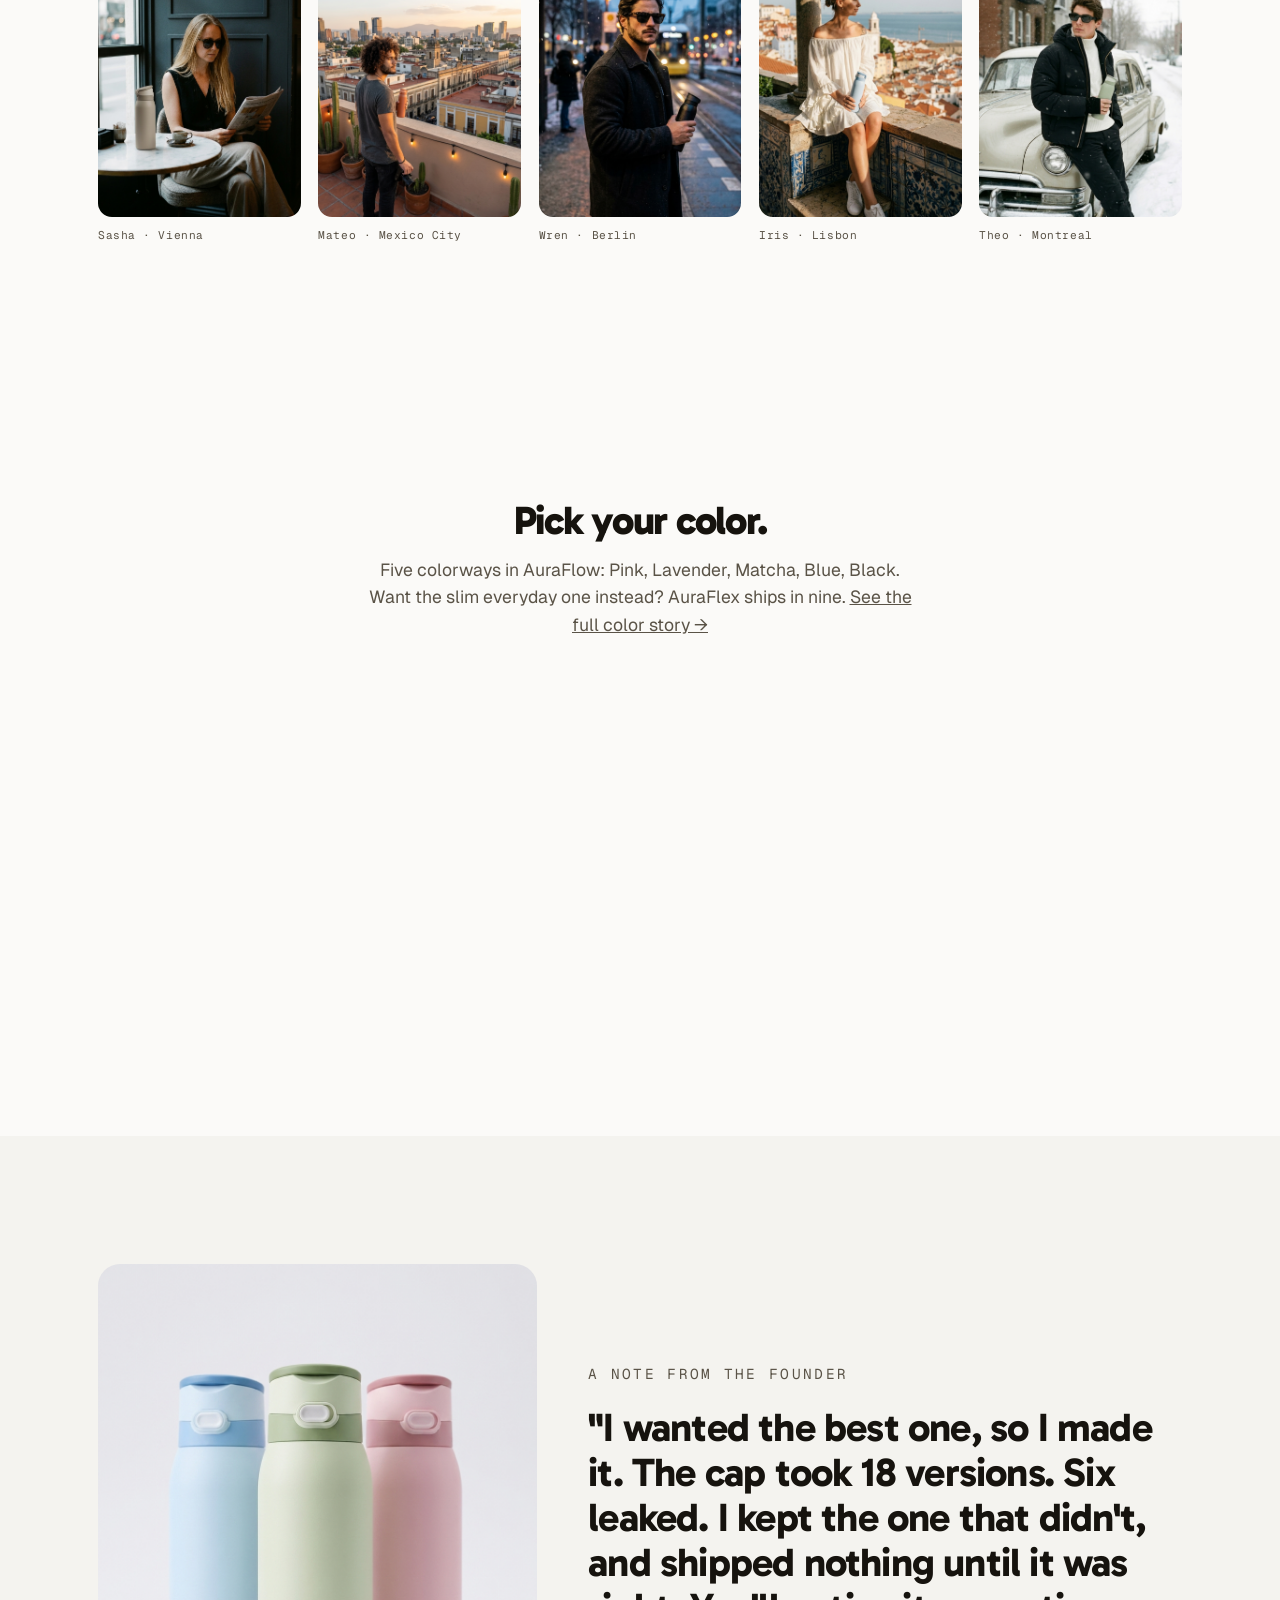
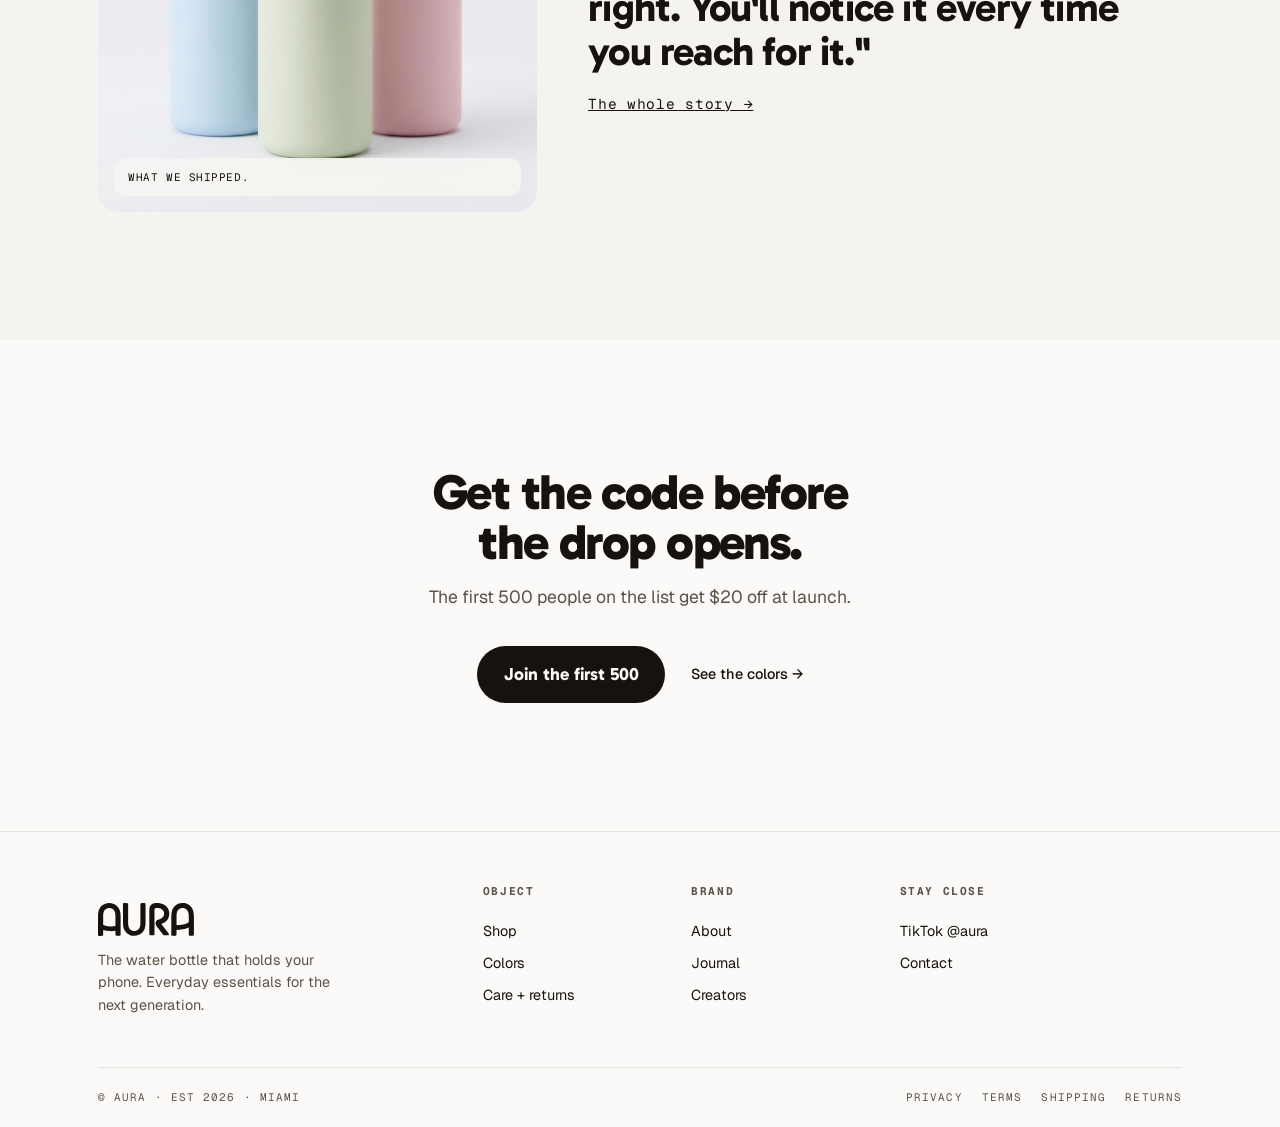
==== commit 43f9d9f9: "copy: fix model-as-'size' mislabel and weak proof-bar chip - home color story: 'the slim everyday si" ====
--- a/index.html
+++ b/index.html
@@ -109,7 +109,7 @@
     <li><span class="ic">⌖</span>MagSafe + ring for any phone</li>
     <li><span class="ic">◴</span>Built for daily carry</li>
     <li><span class="ic">❄</span>Cold-ready steel</li>
-    <li><span class="ic">∞</span>Terms before launch</li>
+    <li><span class="ic">∞</span>Backed at launch</li>
   </ul>
 </section>
 
@@ -157,7 +157,7 @@
 <section class="colors" id="colors">
   <div class="wrap">
     <h2>Pick your color.</h2>
-    <p class="lede">Five colorways in AuraFlow: Pink, Lavender, Matcha, Blue, Black. Want the slim everyday size instead? AuraFlex ships in nine. <a href="colors.html" style="text-decoration:underline">See the full color story →</a></p>
+    <p class="lede">Five colorways in AuraFlow: Pink, Lavender, Matcha, Blue, Black. Want the slim everyday one instead? AuraFlex ships in nine. <a href="colors.html" style="text-decoration:underline">See the full color story →</a></p>
     <div class="color-grid">
       <div class="cw reveal"><div class="chip"><img src="assets/img/products/auraflow-pink.png" alt="AuraFlow in Pink"></div><div class="name">Pink</div></div>
       <div class="cw reveal"><div class="chip"><img src="assets/img/products/auraflow-lavender.png" alt="AuraFlow in Lavender"></div><div class="name">Lavender</div></div>
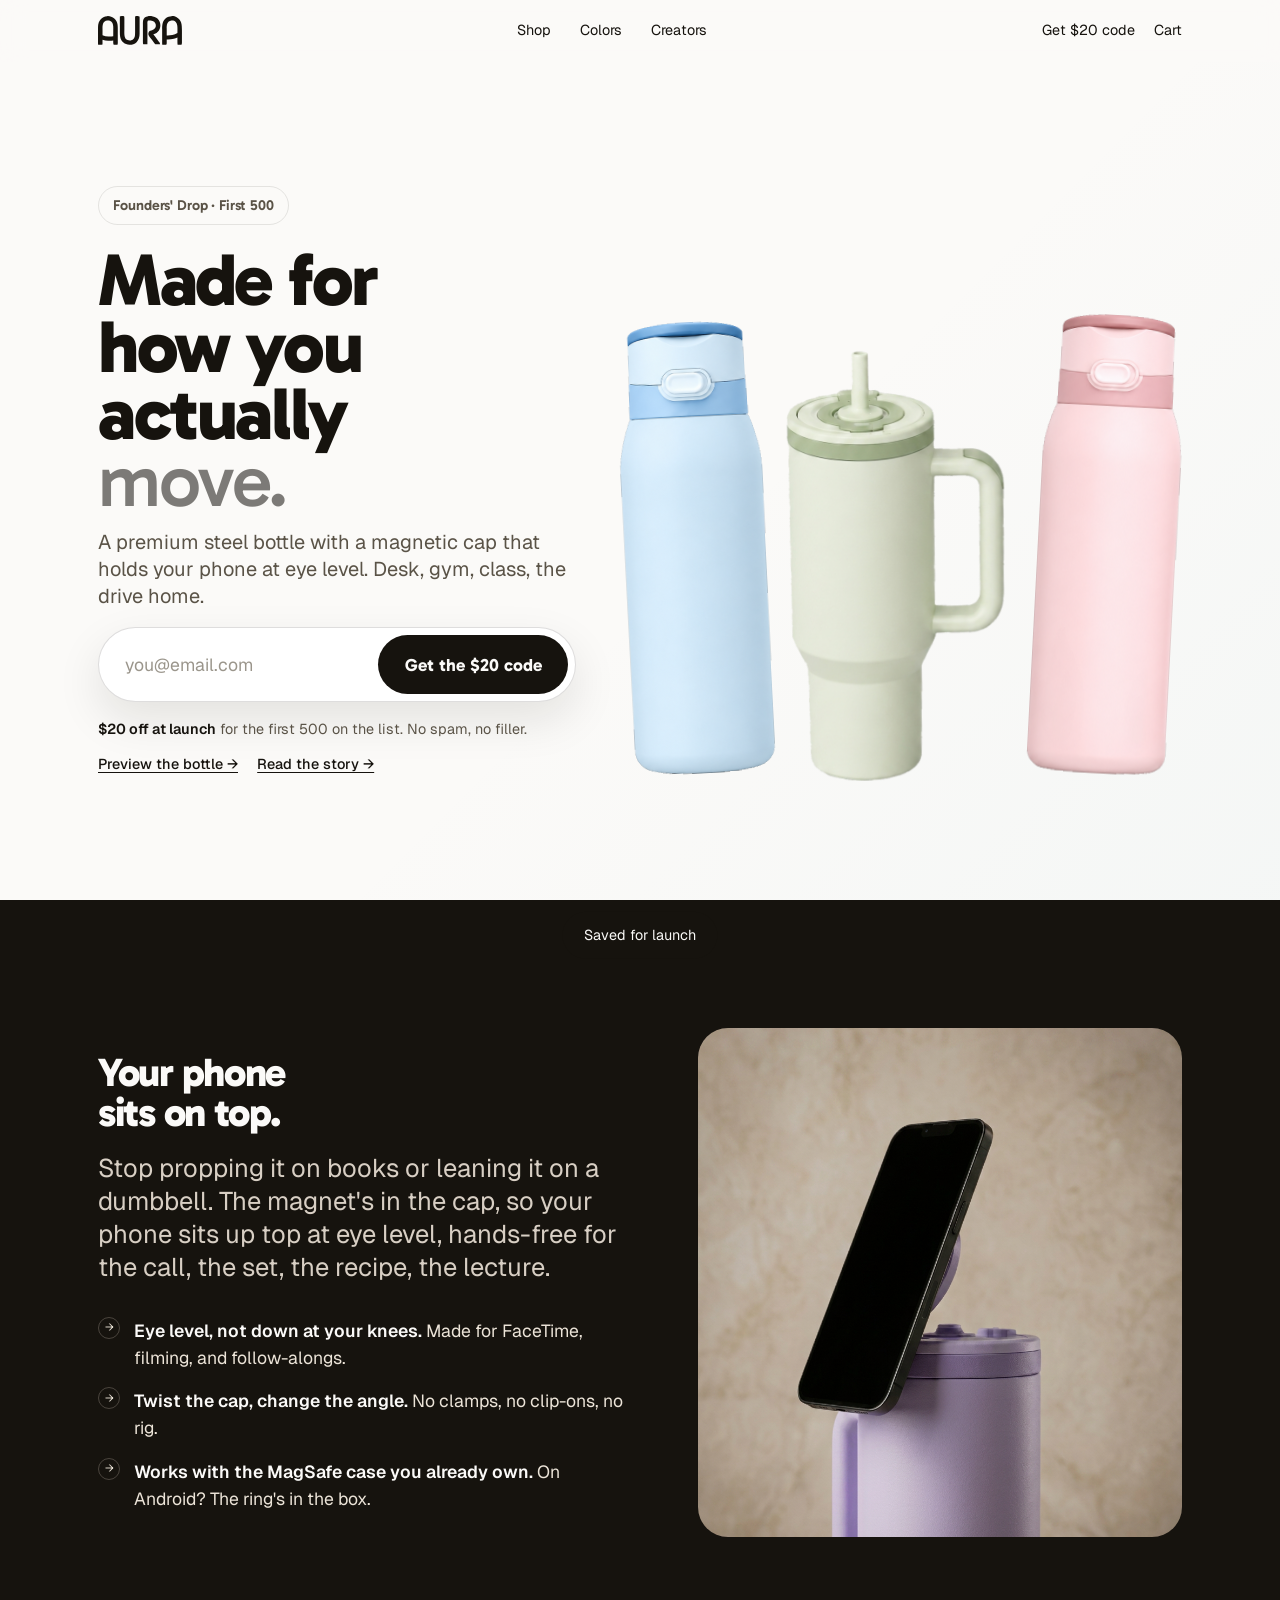
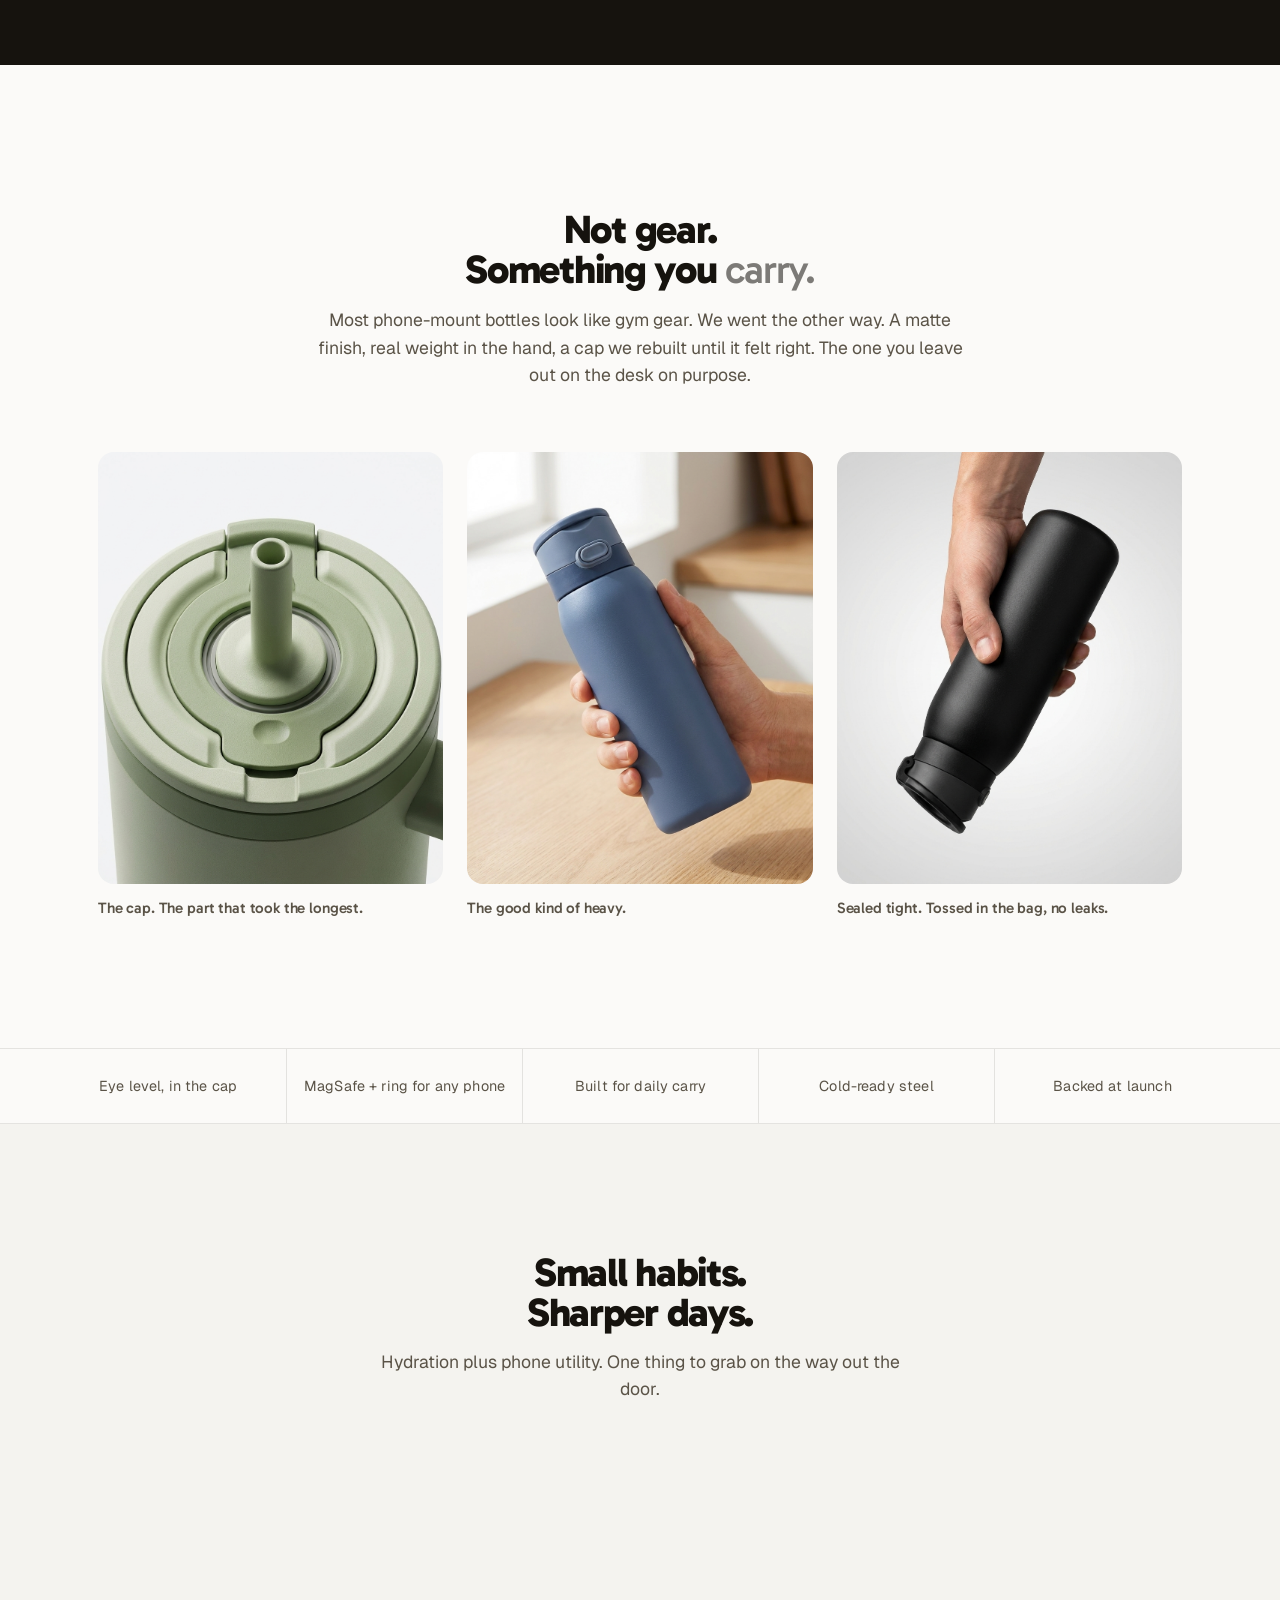
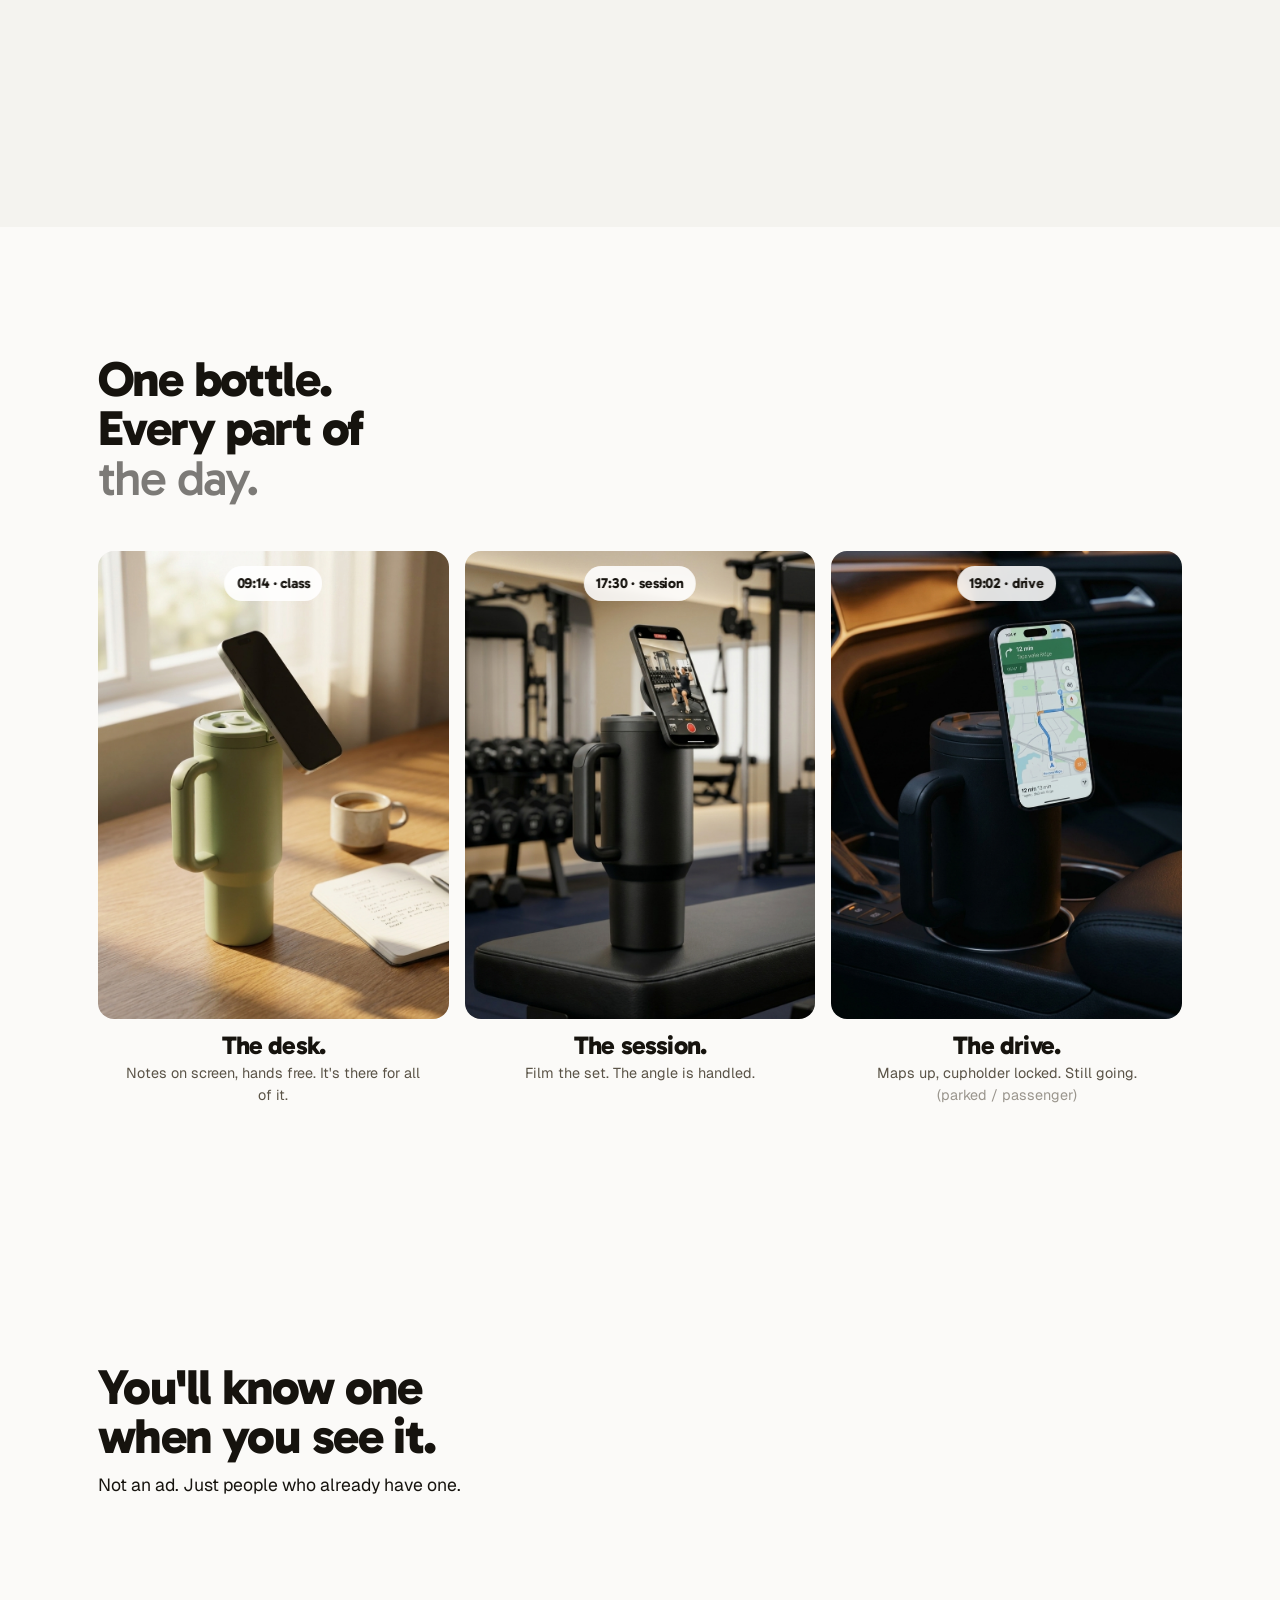
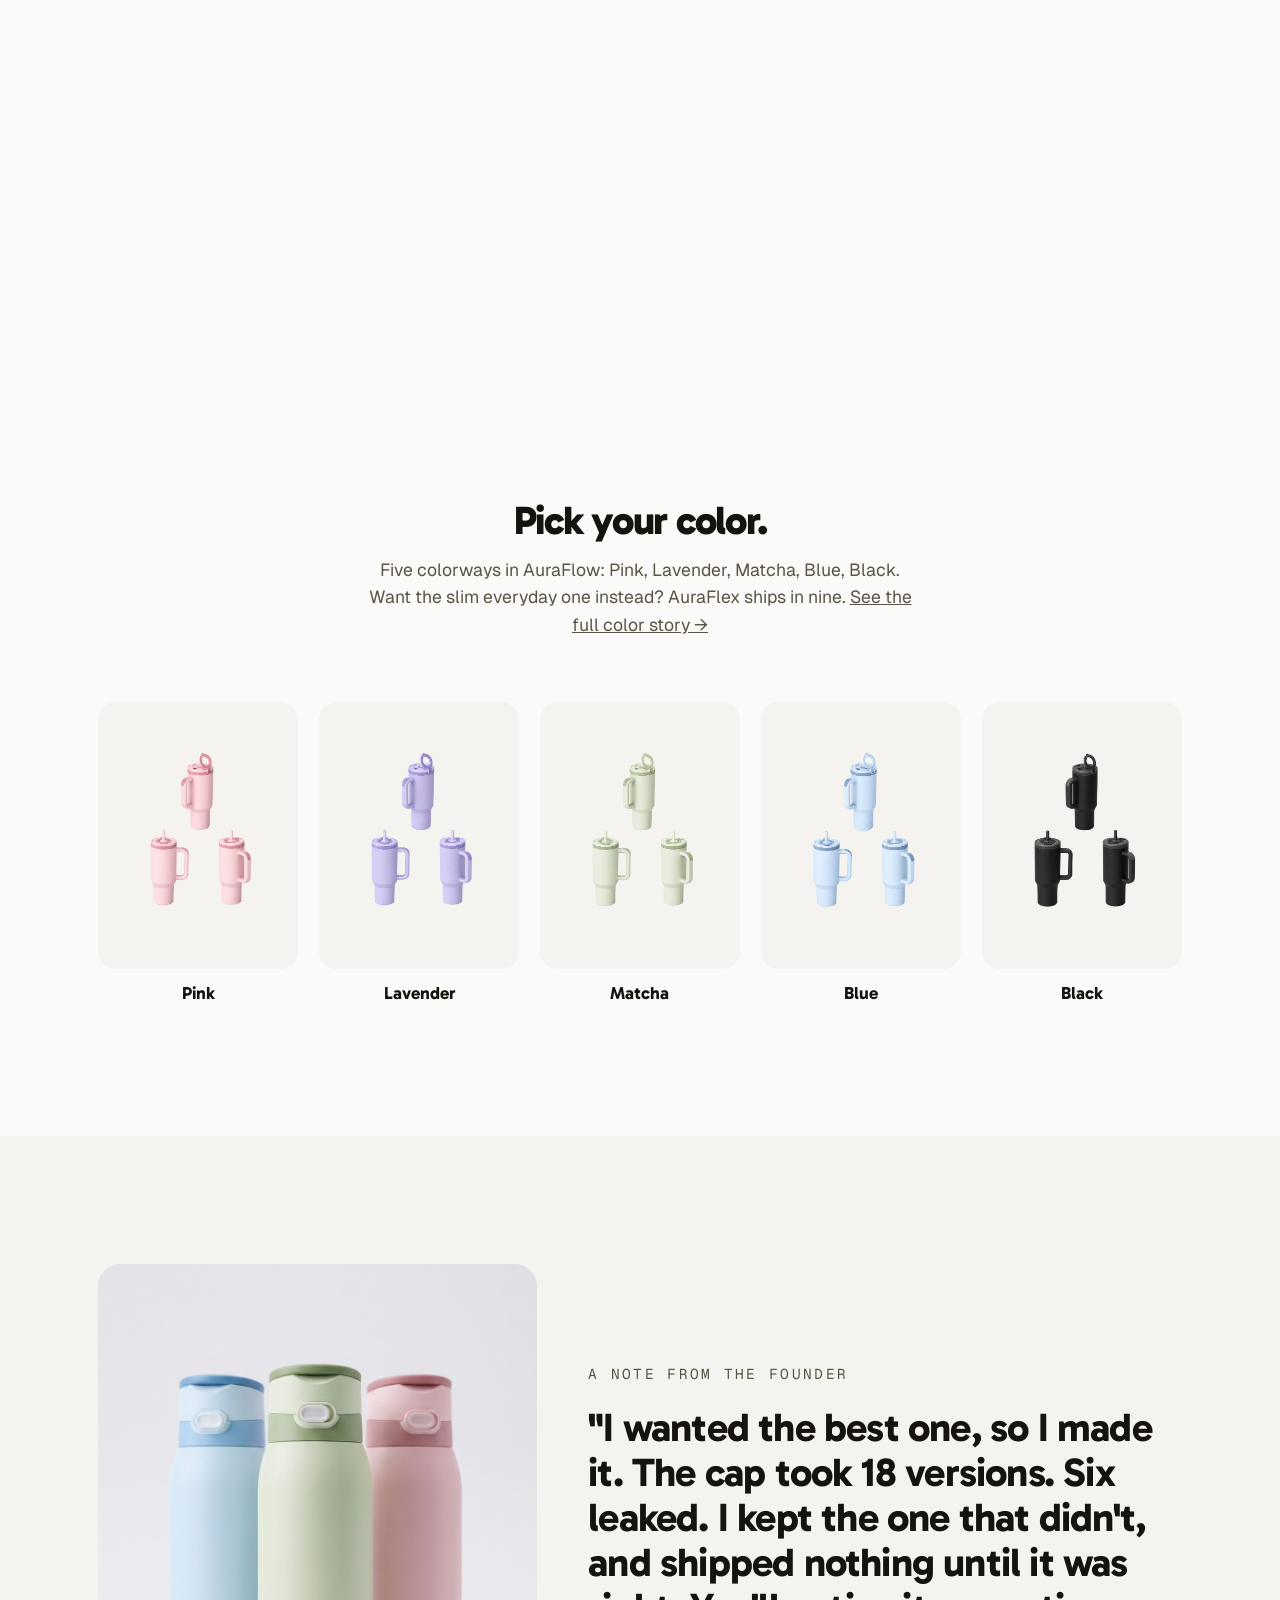
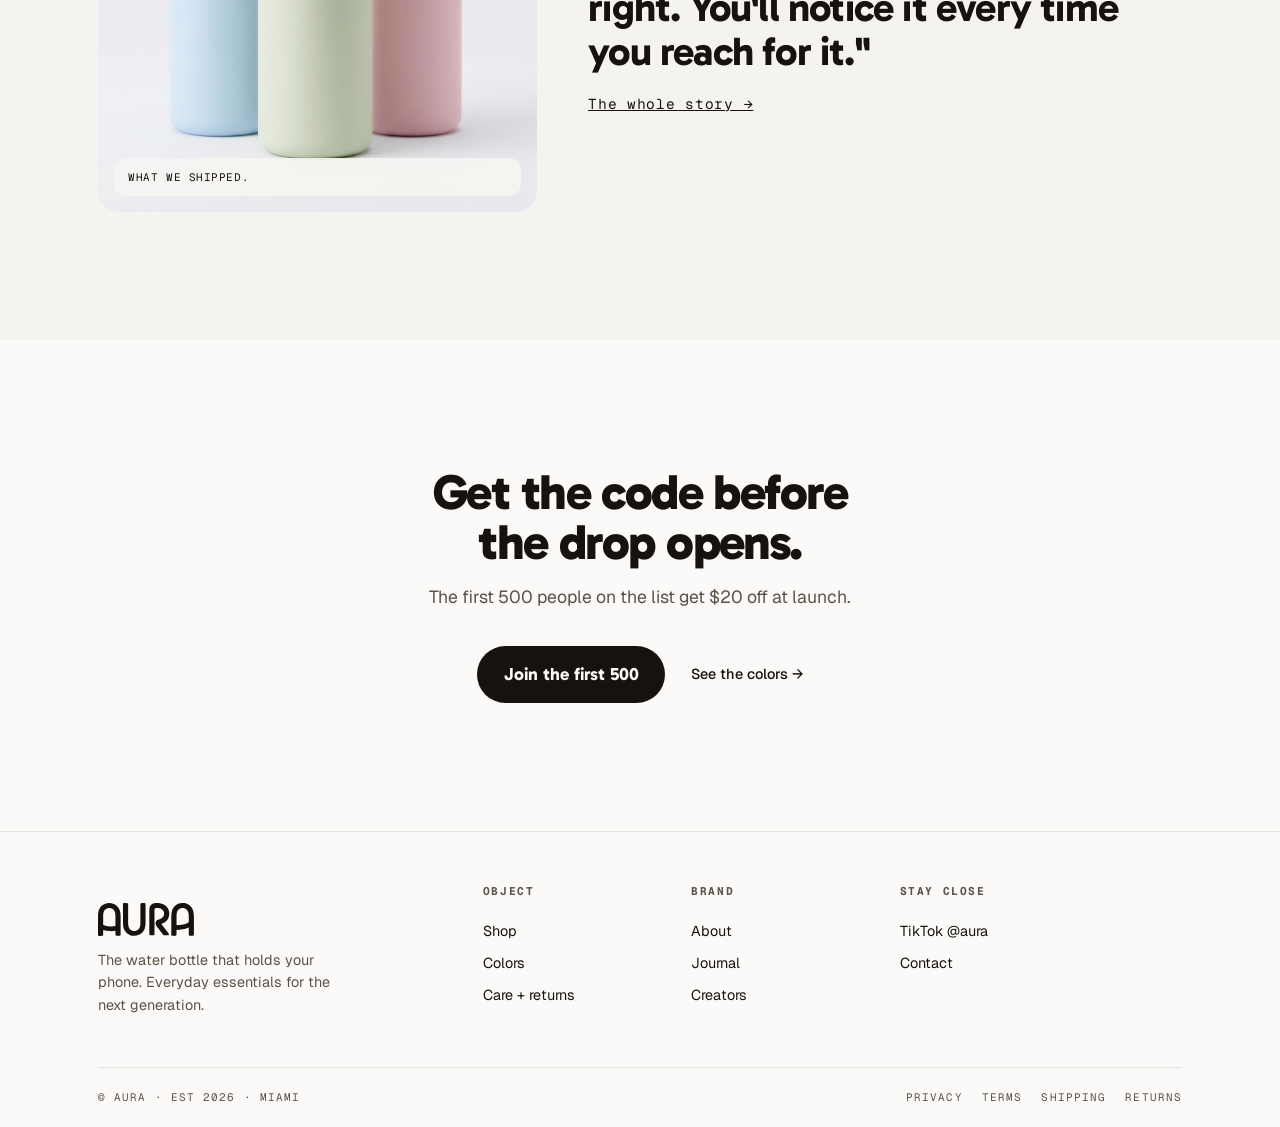
==== commit 12a0acca: "copy: 'Your phone rides on top' -> 'sits on top' (home + shop) Co-Authored-By: Claude Opus 4.8 <nore" ====
--- a/index.html
+++ b/index.html
@@ -76,7 +76,7 @@
 <section class="mag">
   <div class="wrap mag-grid">
     <div>
-      <h2>Your phone<br>rides on top.</h2>
+      <h2>Your phone<br>sits on top.</h2>
       <p class="lede">Stop propping it on books or leaning it on a dumbbell. The magnet's in the cap, so your phone sits up top at eye level, hands-free for the call, the set, the recipe, the lecture.</p>
       <ul>
         <li><span class="m">→</span><span><strong>Eye level, not down at your knees.</strong> Made for FaceTime, filming, and follow-alongs.</span></li>
